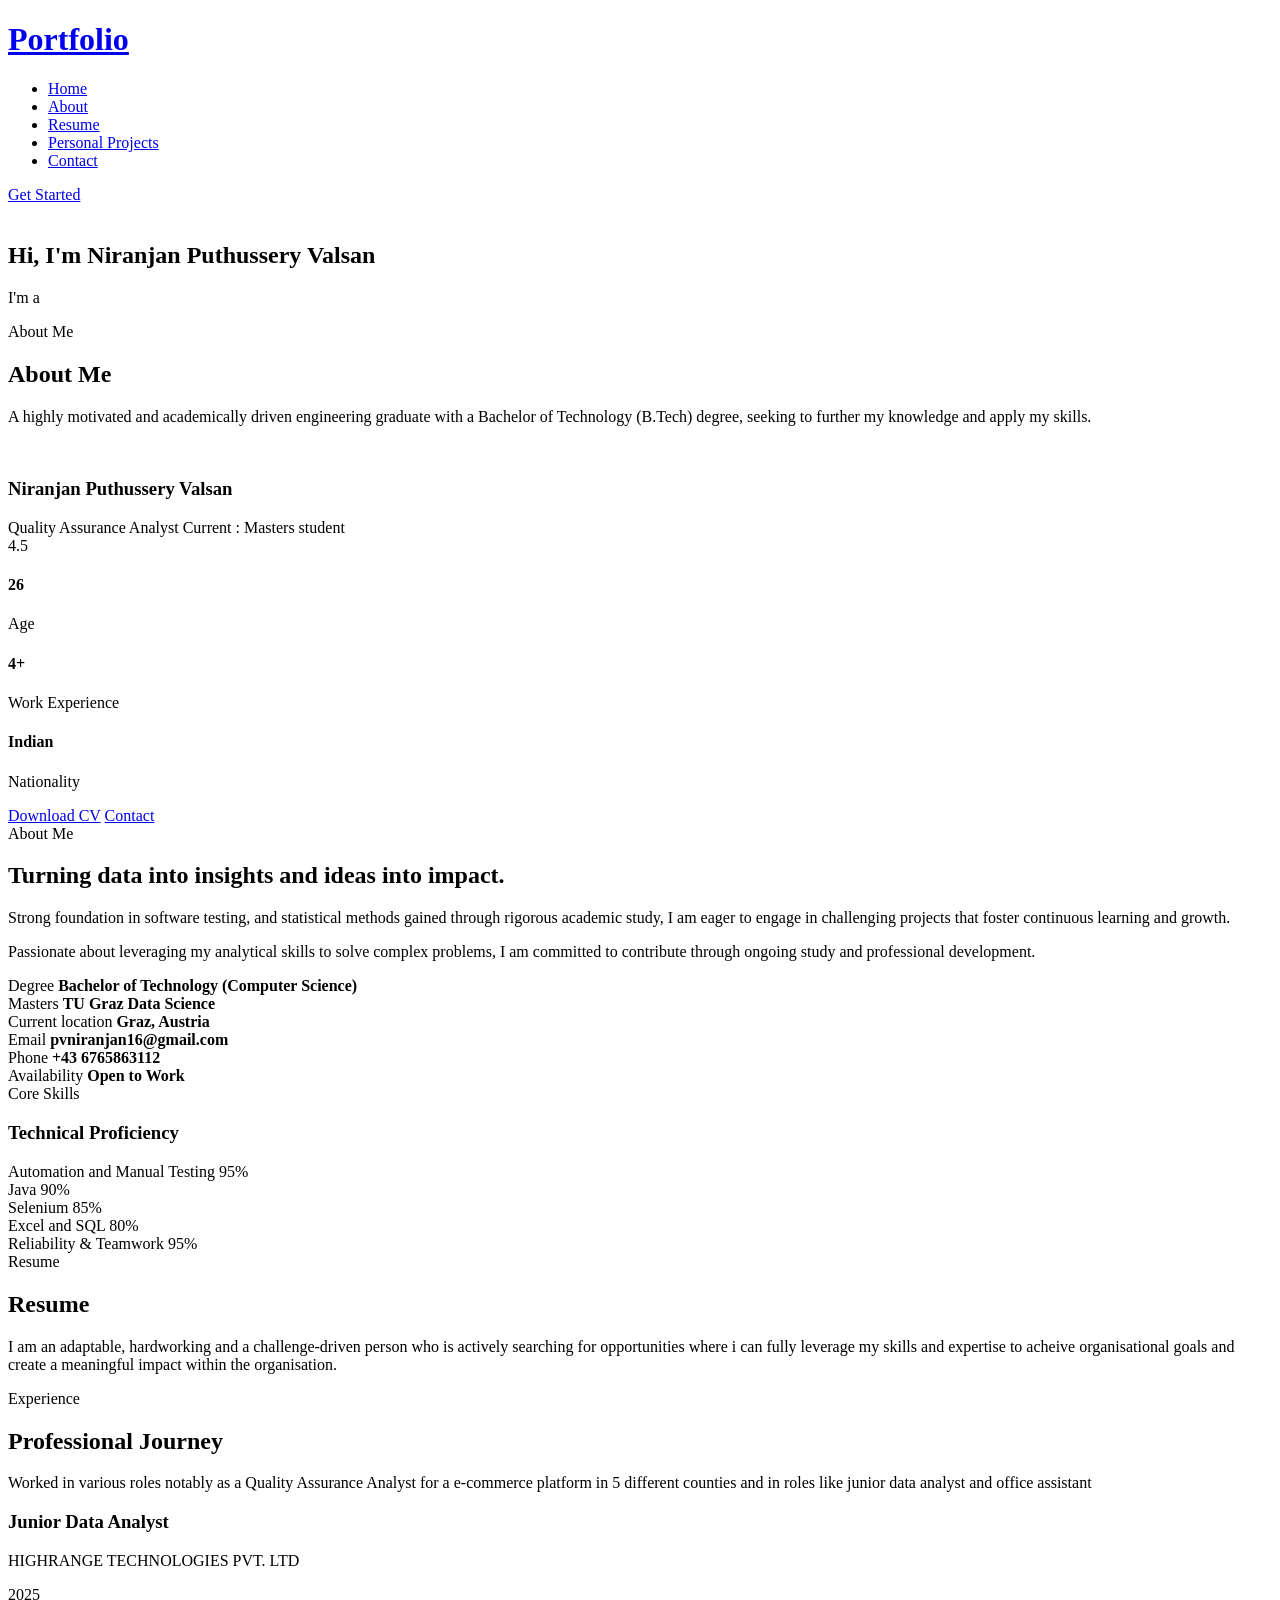
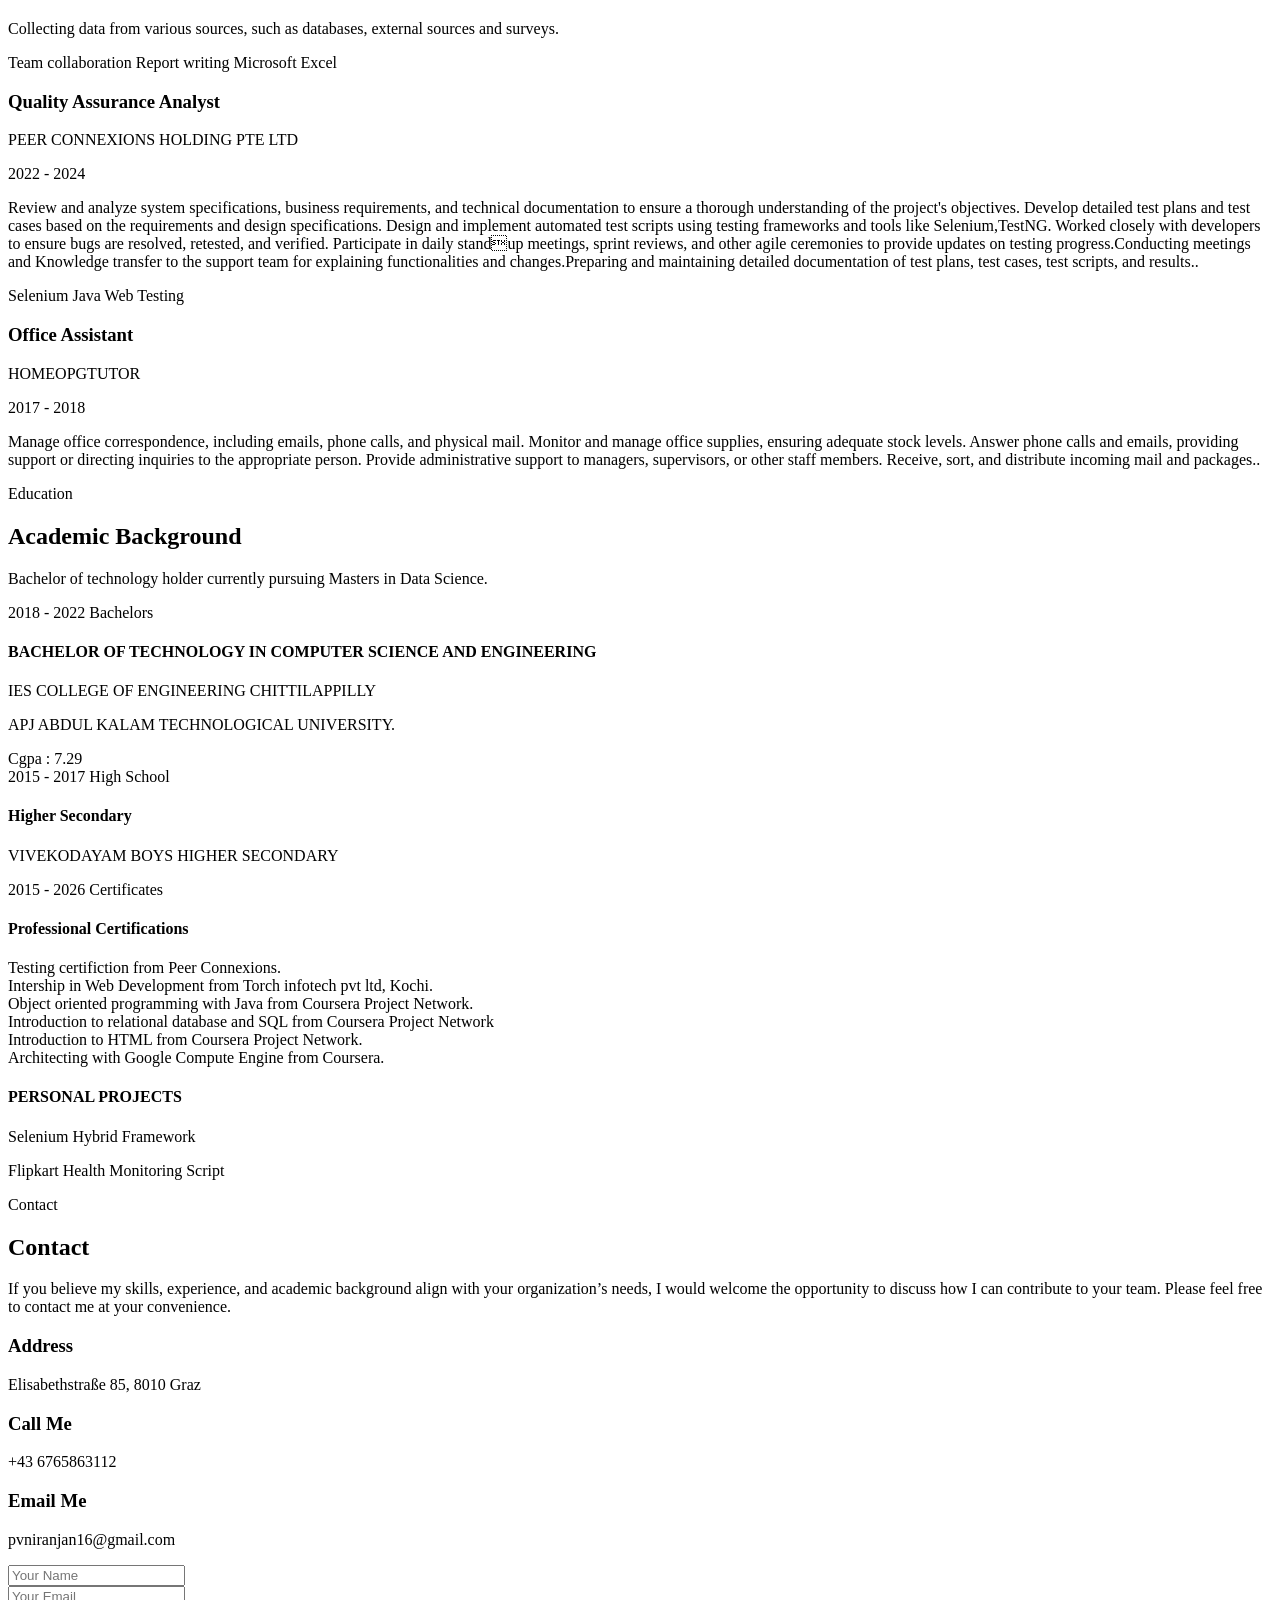
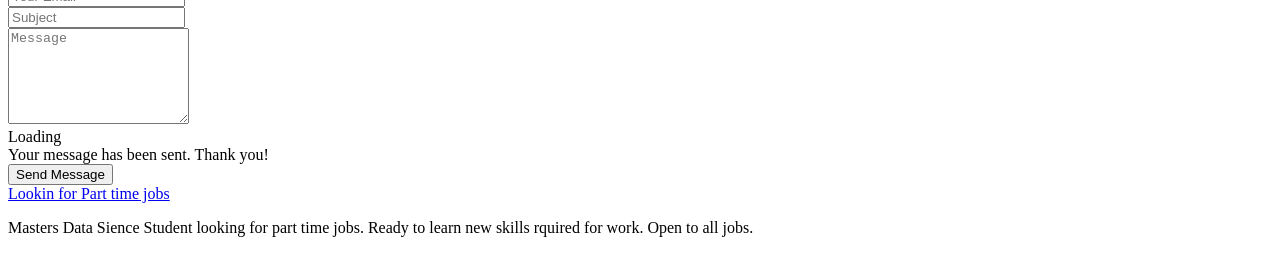
==== index.html @ 77c6a720 "Add files via upload" ====
<!DOCTYPE html>
<html lang="en">

<head>
  <meta charset="utf-8">
  <meta content="width=device-width, initial-scale=1.0" name="viewport">
  <title>Niranjan Puthussery Valsan</title>
  <meta name="description" content="">
  <meta name="keywords" content="">

  <!-- Favicons -->
  <link href="assets/img/favicon.png" rel="icon">
  <link href="assets/img/apple-touch-icon.png" rel="apple-touch-icon">

  <!-- Fonts -->
  <link href="https://fonts.googleapis.com" rel="preconnect">
  <link href="https://fonts.gstatic.com" rel="preconnect" crossorigin>
  <link href="https://fonts.googleapis.com/css2?family=Roboto:ital,wght@0,100;0,300;0,400;0,500;0,700;0,900;1,100;1,300;1,400;1,500;1,700;1,900&family=Raleway:ital,wght@0,100;0,200;0,300;0,400;0,500;0,600;0,700;0,800;0,900;1,100;1,200;1,300;1,400;1,500;1,600;1,700;1,800;1,900&family=Mulish:ital,wght@0,200;0,300;0,400;0,500;0,600;0,700;0,800;0,900;1,200;1,300;1,400;1,500;1,600;1,700;1,800;1,900&display=swap" rel="stylesheet">

  <!-- Vendor CSS Files -->
  <link href="assets/vendor/bootstrap/css/bootstrap.min.css" rel="stylesheet">
  <link href="assets/vendor/bootstrap-icons/bootstrap-icons.css" rel="stylesheet">
  <link href="assets/vendor/aos/aos.css" rel="stylesheet">
  <link href="assets/vendor/glightbox/css/glightbox.min.css" rel="stylesheet">
  <link href="assets/vendor/swiper/swiper-bundle.min.css" rel="stylesheet">

  <!-- Main CSS File -->
  <link href="assets/css/main.css" rel="stylesheet">

  <!-- =======================================================
  * Template Name: Craftivo
  * Template URL: https://bootstrapmade.com/craftivo-bootstrap-portfolio-template/
  * Updated: Oct 04 2025 with Bootstrap v5.3.8
  * Author: BootstrapMade.com
  * License: https://bootstrapmade.com/license/
  ======================================================== -->
</head>

<body class="index-page">

  <header id="header" class="header d-flex align-items-center fixed-top">
    <div class="container-fluid container-xl position-relative d-flex align-items-center">

      <a href="index.html" class="logo d-flex align-items-center me-auto">
        <!-- Uncomment the line below if you also wish to use an image logo -->
        <!-- <img src="assets/img/logo.webp" alt=""> -->
        <h1 class="sitename">Portfolio</h1>
      </a>

      <nav id="navmenu" class="navmenu">
        <ul>
          <li><a href="#hero" class="active">Home</a></li>
          <li><a href="#about">About</a></li>
          <li><a href="#resume">Resume</a></li>
          <li><a href="#PersonlProjects">Personal Projects</a></li>
          </li>
          <li><a href="#contact">Contact</a></li>
        </ul>
        <i class="mobile-nav-toggle d-xl-none bi bi-list"></i>
      </nav>

      <a class="btn-getstarted" href="#about">Get Started</a>

    </div>
  </header>

  <main class="main">

    <!-- Hero Section -->
    <section id="hero" class="hero section dark-background">

      <img src="Images\Niranjan1.jpeg" alt="" data-aos="fade-in">

      <div class="container" data-aos="fade-up" data-aos-delay="100">
        <div class="row justify-content-center">
          <div class="col-lg-8 text-center">
            <h2>Hi, I'm Niranjan Puthussery Valsan</h2>
            <p>I'm a <span class="typed" data-typed-items="Quality Assurance Analyst, Junior Data analyst, Office Assistant, Masters Student"></span><span class="typed-cursor" aria-hidden="true"></span></p>
            <div class="social-links">
              <a href="https://github.com/Niranjanpv2000"><i class="bi bi-github"></i></a>
              
              <a href="https://www.instagram.com/__niranjan_pv__"><i class="bi bi-instagram"></i></a>
              <a href="https://www.linkedin.com/in/niranjan-p-v"><i class="bi bi-linkedin"></i></a>
              <a href="https://wa.me/+917561873638" target="_blank"><i class="bi bi-whatsapp"></i></a>
            </div>
          </div>
        </div>
      </div>

    </section><!-- /Hero Section -->

    <!-- About Section -->
    <section id="about" class="about section">

      <!-- Section Title -->
      <div class="container section-title" data-aos="fade-up">
        <span class="subtitle">About Me</span>
        <h2>About Me</h2>
        <p>A highly motivated and academically driven engineering graduate with a Bachelor of Technology (B.Tech) degree,
          seeking to further my knowledge and apply my skills.</p>
      </div><!-- End Section Title -->

      <div class="container" data-aos="fade-up" data-aos-delay="100">

        <div class="row gy-5">
          <div class="col-lg-4" data-aos="zoom-in" data-aos-delay="150">
            <div class="profile-card">
              <div class="profile-header">
                <div class="profile-avatar">
                  <img src="Images\Niranjan2.jpeg" class="img-fluid" alt="">
                  <div class="status-indicator"></div>
                </div>
                <h3>Niranjan Puthussery Valsan</h3>
                <span class="role">Quality Assurance Analyst</span>
                <span class="role">Current : Masters student</span>
                <div class="rating">
                  <i class="bi bi-star-fill"></i>
                  <i class="bi bi-star-fill"></i>
                  <i class="bi bi-star-fill"></i>
                  <i class="bi bi-star-fill"></i>
                  <i class="bi bi-star-half"></i>
                  <span>4.5</span>
                </div>
              </div>

              <div class="profile-stats">
                <div class="stat-item">
                  <h4>26</h4>
                  <p>Age</p>
                </div>
                <div class="stat-item">
                  <h4>4+</h4>
                  <p>Work Experience</p>
                </div>
                <div class="stat-item">
                  <h4>Indian</h4>
                  <p>Nationality</p>
                </div>
              </div>

              <div class="profile-actions">
                <a href="assets\NIRANJAN CV.pdf" class="btn-primary"><i class="bi bi-download"></i> Download CV</a>
                <a href="mailto:niranjanpvappujai@gmail.com" class="btn-secondary"><i class="bi bi-envelope"></i> Contact</a>
              </div>

              <div class="social-connect">
                <a href="https://www.linkedin.com/in/niranjan-p-v"><i class="bi bi-linkedin"></i></a>
                <a href="https://github.com/Niranjanpv2000"><i class="bi bi-github"></i></a>
                <a href="https://www.instagram.com/__niranjan_pv__"><i class="bi bi-instagram"></i></a>
                <a href="https://wa.me/+917561873638" target="_blank"><i class="bi bi-whatsapp"></i></a>
              </div>
            </div>
          </div>

          <div class="col-lg-8" data-aos="fade-left" data-aos-delay="200">
            <div class="content-wrapper">
              <div class="bio-section">
                <div class="section-tag">About Me</div>
                <h2>Turning data into insights and ideas into impact.</h2>
                <p> Strong foundation in software testing, and statistical methods gained through rigorous academic study, I am eager to engage in
                    challenging projects that foster continuous learning and growth.</p>
                <p> Passionate about leveraging my analytical skills to
                  solve complex problems, I am committed to contribute through ongoing study and professional development.</p>
              </div>

              <div class="details-grid">
                <div class="detail-item" data-aos="fade-up" data-aos-delay="250">
                  <i class="bi bi-briefcase"></i>
                  <div class="detail-content">
                    <span>Degree</span>
                    <strong>Bachelor of Technology</strong>
                    <strong>(Computer Science)</strong>
                  </div>
                </div>

                <div class="detail-item" data-aos="fade-up" data-aos-delay="300">
                  <i class="bi bi-mortarboard"></i>
                  <div class="detail-content">
                    <span>Masters</span>
                    <strong>TU Graz</strong>
                    <strong>Data Science</strong>
                  </div>
                </div>

                <div class="detail-item" data-aos="fade-up" data-aos-delay="350">
                  <i class="bi bi-geo-alt"></i>
                  <div class="detail-content">
                    <span>Current location</span>
                    <strong>Graz, Austria</strong>
                  </div>
                </div>

                <div class="detail-item" data-aos="fade-up" data-aos-delay="100">
                  <i class="bi bi-envelope"></i>
                  <div class="detail-content">
                    <span>Email</span>
                    <strong>pvniranjan16@gmail.com</strong>
                  </div>
                </div>

                <div class="detail-item" data-aos="fade-up" data-aos-delay="150">
                  <i class="bi bi-phone"></i>
                  <div class="detail-content">
                    <span>Phone</span>
                    <strong>+43 6765863112</strong>
                  </div>
                </div>

                <div class="detail-item" data-aos="fade-up" data-aos-delay="200">
                  <i class="bi bi-calendar-check"></i>
                  <div class="detail-content">
                    <span>Availability</span>
                    <strong>Open to Work</strong>
                  </div>
                </div>
              </div>

              <div class="skills-showcase" data-aos="fade-up" data-aos-delay="250">
                <div class="section-tag">Core Skills</div>
                <h3>Technical Proficiency</h3>

                <div class="skills-list skills-animation">
                  <div class="skill-item">
                    <div class="skill-info">
                      <span class="skill-name">Automation and Manual Testing</span>
                      <span class="skill-percent">95%</span>
                    </div>
                    <div class="progress">
                      <div class="progress-bar" role="progressbar" aria-valuenow="95" aria-valuemin="0" aria-valuemax="100"></div>
                    </div>
                  </div>

                  <div class="skill-item">
                    <div class="skill-info">
                      <span class="skill-name">Java</span>
                      <span class="skill-percent">90%</span>
                    </div>
                    <div class="progress">
                      <div class="progress-bar" role="progressbar" aria-valuenow="90" aria-valuemin="0" aria-valuemax="100"></div>
                    </div>
                  </div>

                  <div class="skill-item">
                    <div class="skill-info">
                      <span class="skill-name">Selenium </span>
                      <span class="skill-percent">85%</span>
                    </div>
                    <div class="progress">
                      <div class="progress-bar" role="progressbar" aria-valuenow="85" aria-valuemin="0" aria-valuemax="100"></div>
                    </div>
                  </div>

                  <div class="skill-item">
                    <div class="skill-info">
                      <span class="skill-name">Excel and SQL</span>
                      <span class="skill-percent">80%</span>
                    </div>
                    <div class="progress">
                      <div class="progress-bar" role="progressbar" aria-valuenow="85" aria-valuemin="0" aria-valuemax="100"></div>
                    </div>
                  </div>

                  <div class="skill-item">
                    <div class="skill-info">
                      <span class="skill-name">Reliability &amp; Teamwork</span>
                      <span class="skill-percent">95%</span>
                    </div>
                    <div class="progress">
                      <div class="progress-bar" role="progressbar" aria-valuenow="95" aria-valuemin="0" aria-valuemax="100"></div>
                    </div>
                  </div>
                </div>
              </div>
            </div>
          </div>
        </div>

      </div>

    </section><!-- /About Section -->

    <!-- Resume Section -->
    <section id="resume" class="resume section">

      <!-- Section Title -->
      <div class="container section-title" data-aos="fade-up">
        <span class="subtitle">Resume</span>
        <h2>Resume</h2>
        <p>I am an adaptable, hardworking and a challenge-driven person who is actively searching for opportunities
           where i can fully leverage my skills and expertise to acheive organisational goals and create a meaningful
           impact within the organisation.</p>
      </div><!-- End Section Title -->

      <div class="container" data-aos="fade-up" data-aos-delay="100">

        <div class="row gy-5">
          <div class="col-lg-6">
            <div class="experience-section">
              <div class="section-header" data-aos="fade-right" data-aos-delay="200">
                <div class="header-content">
                  <span class="section-badge">Experience</span>
                  <h2>Professional Journey</h2>
                  <p>Worked in various roles notably as a Quality Assurance Analyst for a e-commerce platform in 5 different counties and in roles like junior data analyst  and office assistant</p>
                </div>
              </div>

              <div class="experience-cards">
                <div class="exp-card featured" data-aos="zoom-in" data-aos-delay="300">
                  <div class="card-header">
                    <div class="company-logo">
                      <i class="bi bi-laptop"></i>
                    </div>
                  
                  </div>
                  <div class="card-body">
                    <h3>Junior Data Analyst</h3>
                    <p class="company-name">HIGHRANGE TECHNOLOGIES PVT. LTD</p>
                    <span class="duration">2025</span>
                    <p class="description">Collecting data from various sources, such as databases, external sources and surveys.</p>
                    <div class="skills-tags">
                      <span class="skill-tag">Team collaboration</span>
                      <span class="skill-tag">Report writing</span>
                      <span class="skill-tag">Microsoft Excel</span>
                    </div>
                  </div>
                </div>

                <div class="exp-card" data-aos="zoom-in" data-aos-delay="350">
                  <div class="card-header">
                    <div class="company-logo">
                      <i class="bi bi-laptop"></i>
                    </div>
                  </div>
                  <div class="card-body">
                    <h3>Quality Assurance Analyst</h3>
                    <p class="company-name">PEER CONNEXIONS HOLDING PTE LTD</p>
                    <span class="duration">2022 - 2024</span>
                    <p class="description">Review and analyze system specifications, business requirements, and technical documentation to ensure a
                     thorough understanding of the project's objectives. Develop detailed test plans and test cases based on the requirements and design specifications. Design and implement automated test scripts using testing frameworks and tools like Selenium,TestNG. Worked closely with developers to ensure bugs are resolved, retested, and verified. Participate in daily standup meetings, sprint reviews, and other agile ceremonies to provide updates on testing progress.Conducting meetings and Knowledge transfer to the support team for explaining functionalities and changes.Preparing and maintaining detailed documentation of test plans, test cases, test scripts, and results..</p>
                     <div class="skills-tags">
                      <span class="skill-tag">Selenium</span>
                      <span class="skill-tag">Java</span>
                      <span class="skill-tag">Web Testing</span>
                    </div>
                  </div>
                </div>

                <div class="exp-card" data-aos="zoom-in" data-aos-delay="400">
                  <div class="card-header">
                    <div class="company-logo">
                      <i class="bi bi-buildings"></i>
                    </div>
                  </div>
                  <div class="card-body">
                    <h3>Office Assistant</h3>
                    <p class="company-name">HOMEOPGTUTOR</p>
                    <span class="duration">2017 - 2018</span>
                    <p class="description">Manage office correspondence, including emails, phone calls, and physical mail. Monitor and manage office supplies, ensuring adequate stock levels. Answer phone calls and emails, providing support or directing inquiries to the appropriate person. Provide administrative support to managers, supervisors, or other staff members. Receive, sort, and distribute incoming mail and packages..</p>
                  </div>
                </div>
              </div>
            </div>
          </div>

          <div class="col-lg-6">
            <div class="education-section">
              <div class="section-header" data-aos="fade-left" data-aos-delay="200">
                <div class="header-content">
                  <span class="section-badge">Education</span>
                  <h2>Academic Background</h2>
                  <p>Bachelor of technology holder currently pursuing Masters in Data Science.</p>
                </div>
              </div>

              <div class="education-timeline" data-aos="fade-left" data-aos-delay="300">
                <div class="timeline-track">
                  <div class="timeline-item">
                    <div class="timeline-marker">
                      <i class="bi bi-mortarboard-fill"></i>
                    </div>
                    <div class="timeline-content">
                      <div class="education-meta">
                        <span class="year-range">2018 - 2022</span>
                        <span class="degree-level">Bachelors</span>
                      </div>
                      <h4>BACHELOR OF TECHNOLOGY IN COMPUTER SCIENCE AND ENGINEERING</h4>
                      <p class="institution">IES COLLEGE OF ENGINEERING CHITTILAPPILLY</p>
                      <p class="description">APJ ABDUL KALAM TECHNOLOGICAL UNIVERSITY.</p>
                      <div class="achievement">
                        <i class="bi bi-award"></i>
                        <span>Cgpa : 7.29</span>
                      </div>
                    </div>
                  </div>

                  <div class="timeline-item">
                    <div class="timeline-marker">
                      <i class="bi bi-book"></i>
                    </div>
                    <div class="timeline-content">
                      <div class="education-meta">
                        <span class="year-range">2015 - 2017</span>
                        <span class="degree-level">High School</span>
                      </div>
                      <h4>Higher Secondary</h4>
                      <p class="institution">VIVEKODAYAM BOYS HIGHER SECONDARY</p>
                      
                    </div>
                  </div>

                  <div class="timeline-item">
                    <div class="timeline-marker">
                      <i class="bi bi-patch-check-fill"></i>
                    </div>
                    <div class="timeline-content">
                      <div class="education-meta">
                        <span class="year-range">2015 - 2026</span>
                        <span class="degree-level">Certificates</span>
                      </div>
                      <h4>Professional Certifications</h4>
                      <div class="certifications-list">

                        <div class="cert-item">
                          <span class="cert-name">Testing certifiction from Peer Connexions.</span>
    
                        </div>

                        <div class="cert-item">
                          <span class="cert-name">Intership in Web Development from Torch infotech pvt ltd, Kochi.</span>
    
                        </div>
                        <div class="cert-item">
                          <span class="cert-name">Object oriented programming with Java from Coursera Project Network.</span>
                          
                        </div>
                        <div class="cert-item">
                          <span class="cert-name">Introduction to relational database and SQL from Coursera Project Network</span>

                          </div>
                        <div class="cert-item">
                          <span class="cert-name">Introduction to HTML from Coursera Project Network.</span>
                          
                        </div>

                        <div class="cert-item">
                          <span class="cert-name">Architecting with Google Compute Engine from Coursera.</span>
                          
                        </div>
                      </div>
                    </div>
                  </div>
                </div>
              </div>
            </div>
          </div>
        </div>

      </div>

    </section><!-- /Resume Section -->

    
    <!-- Portfolio Section -->
    <section id="portfolio" class="portfolio section">

      <!-- Section Title -->
      <div class="container section-title" data-aos="fade-up">
        <h4>PERSONAL PROJECTS</h4>
        <p>Selenium Hybrid Framework</p>
        <p>Flipkart Health Monitoring Script</p>

      </div><!-- End Section Title -->

    </section><!-- /Portfolio Section -->

    <!-- Contact Section -->
    <section id="contact" class="contact section">

      <!-- Section Title -->
      <div class="container section-title" data-aos="fade-up">
        <span class="subtitle">Contact</span>
        <h2>Contact</h2>
        <p>If you believe my skills, experience, and academic background align with your organization’s needs, I would welcome the opportunity to discuss how I can contribute to your team. Please feel free to contact me at your convenience.</p>
      </div><!-- End Section Title -->

      <div class="container">

        <div class="row gy-4">

          <div class="col-lg-4">
            <div class="info-item">
              <div class="icon-wrapper">
                <i class="bi bi-geo-alt"></i>
              </div>
              <div>
                <h3>Address</h3>
                <p> Elisabethstraße 85, 8010 Graz</p>
              </div>
            </div>

            <div class="info-item">
              <div class="icon-wrapper">
                <i class="bi bi-telephone"></i>
              </div>
              <div>
                <h3>Call Me</h3>
                <p>+43 6765863112</p>
              </div>
            </div>

            <div class="info-item">
              <div class="icon-wrapper">
                <i class="bi bi-envelope"></i>
              </div>
              <div>
                <h3>Email Me</h3>
                <p>pvniranjan16@gmail.com</p>
              </div>
            </div>

          </div>

          <div class="col-lg-8">
            <form action="forms/contact.php" method="post" class="php-email-form">
              <div class="row gy-4">

                <div class="col-md-6">
                  <input type="text" name="name" class="form-control" placeholder="Your Name" required="">
                </div>

                <div class="col-md-6">
                  <input type="email" class="form-control" name="email" placeholder="Your Email" required="">
                </div>

                <div class="col-md-12">
                  <input type="text" class="form-control" name="subject" placeholder="Subject" required="">
                </div>

                <div class="col-md-12">
                  <textarea class="form-control" name="message" rows="6" placeholder="Message" required=""></textarea>
                </div>

                <div class="col-md-12 text-center">
                  <div class="loading">Loading</div>
                  <div class="error-message"></div>
                  <div class="sent-message">Your message has been sent. Thank you!</div>

                  <button type="submit">Send Message</button>
                </div>

              </div>
            </form>
          </div>

        </div>

      </div>

    </section><!-- /Contact Section -->

  </main>

  <footer id="footer" class="footer">

    <div class="container footer-top">
      <div class="row gy-4">
        <div class="col-lg-5 col-md-12 footer-about">
          <a href="index.html" class="logo d-flex align-items-center">
            <span class="sitename">Lookin for Part time jobs</span>
          </a>
          <p>Masters Data Sience Student looking for part time jobs. Ready to learn new skills rquired for work. Open to all jobs. </p>
          <div class="social-links d-flex mt-4">
            <a href="https://github.com/Niranjanpv2000"><i class="bi bi-github"></i></a>
              
              <a href="https://www.instagram.com/__niranjan_pv__"><i class="bi bi-instagram"></i></a>
              <a href="https://www.linkedin.com/in/niranjan-p-v"><i class="bi bi-linkedin"></i></a>
              <a href="https://wa.me/+917561873638" target="_blank"><i class="bi bi-whatsapp"></i></a>
          </div>
        </div>

      </div>
    </div>

    
  </footer>

  <!-- Scroll Top -->
  <a href="#" id="scroll-top" class="scroll-top d-flex align-items-center justify-content-center"><i class="bi bi-arrow-up-short"></i></a>

  <!-- Preloader -->
  <div id="preloader"></div>

  <!-- Vendor JS Files -->
  <script src="assets/vendor/bootstrap/js/bootstrap.bundle.min.js"></script>
  <script src="assets/vendor/php-email-form/validate.js"></script>
  <script src="assets/vendor/aos/aos.js"></script>
  <script src="assets/vendor/typed.js/typed.umd.js"></script>
  <script src="assets/vendor/waypoints/noframework.waypoints.js"></script>
  <script src="assets/vendor/glightbox/js/glightbox.min.js"></script>
  <script src="assets/vendor/imagesloaded/imagesloaded.pkgd.min.js"></script>
  <script src="assets/vendor/isotope-layout/isotope.pkgd.min.js"></script>
  <script src="assets/vendor/swiper/swiper-bundle.min.js"></script>

  <!-- Main JS File -->
  <script src="assets/js/main.js"></script>

</body>

</html>
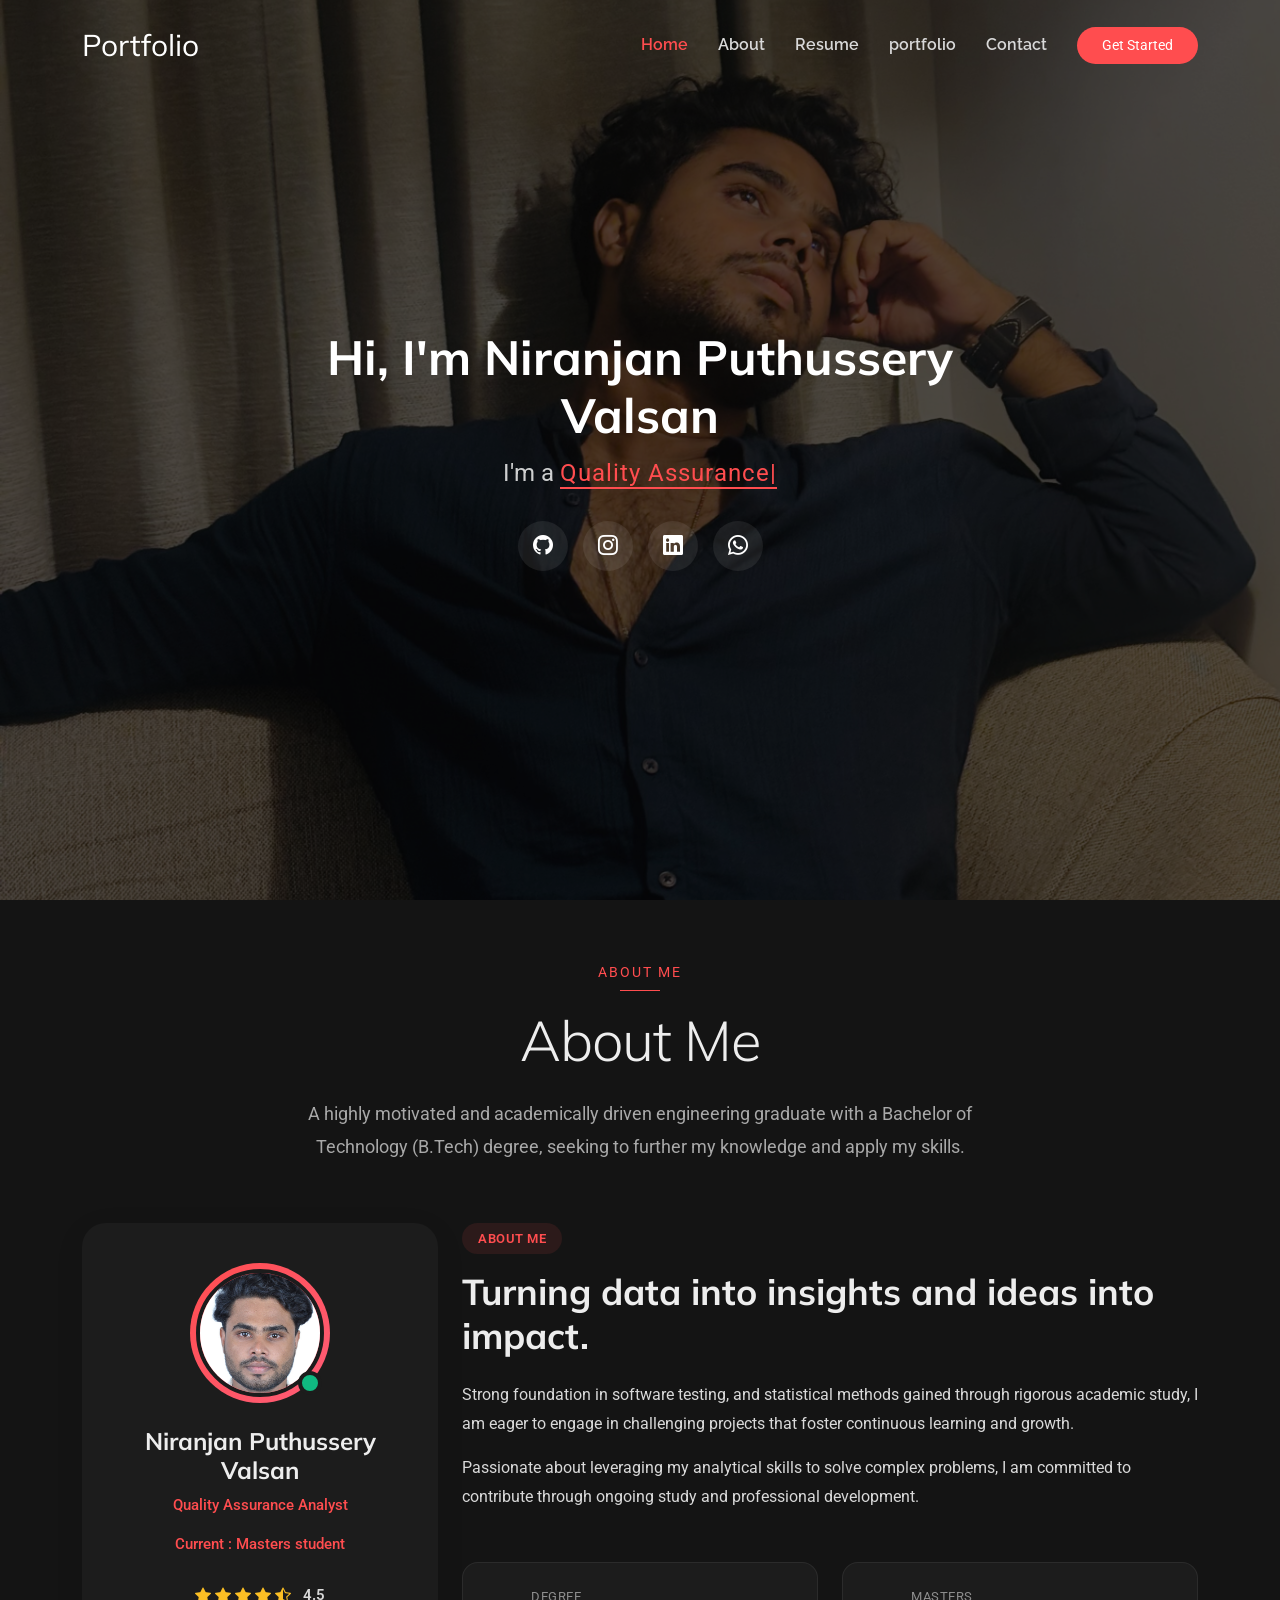
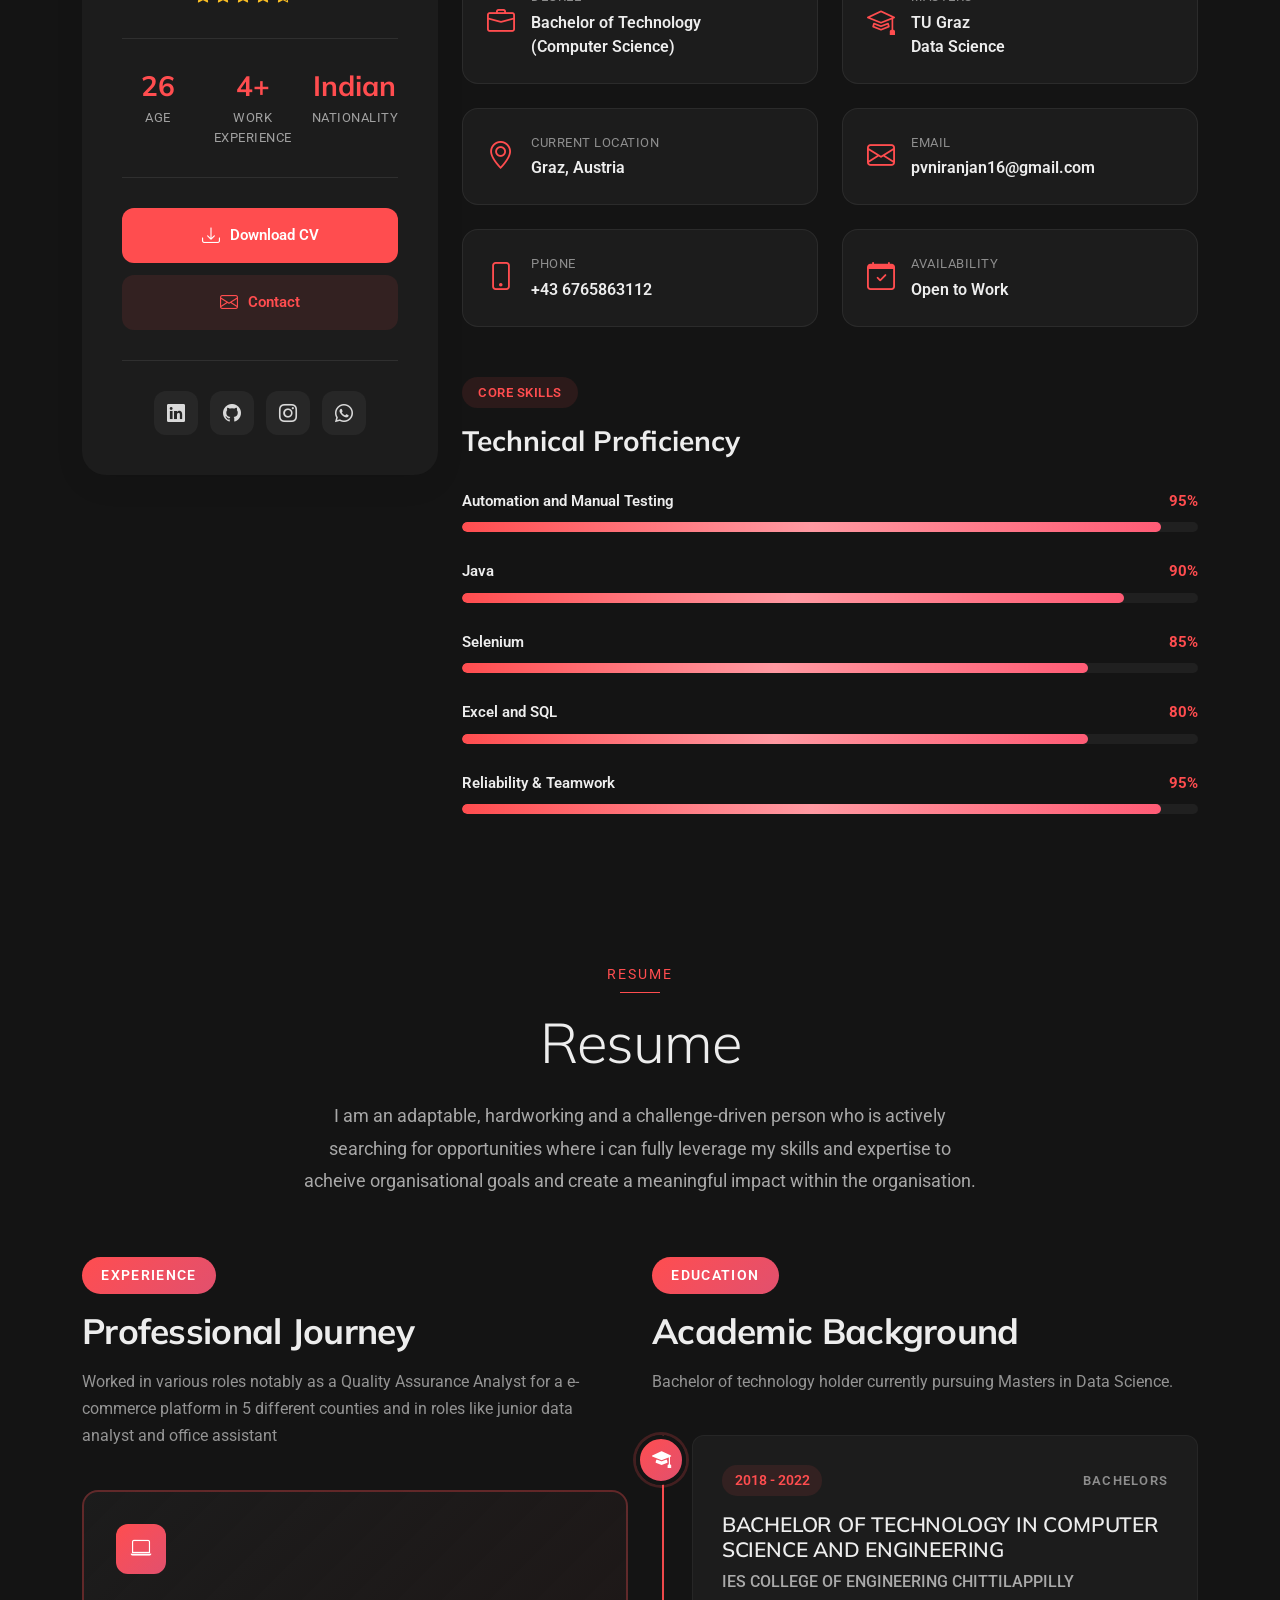
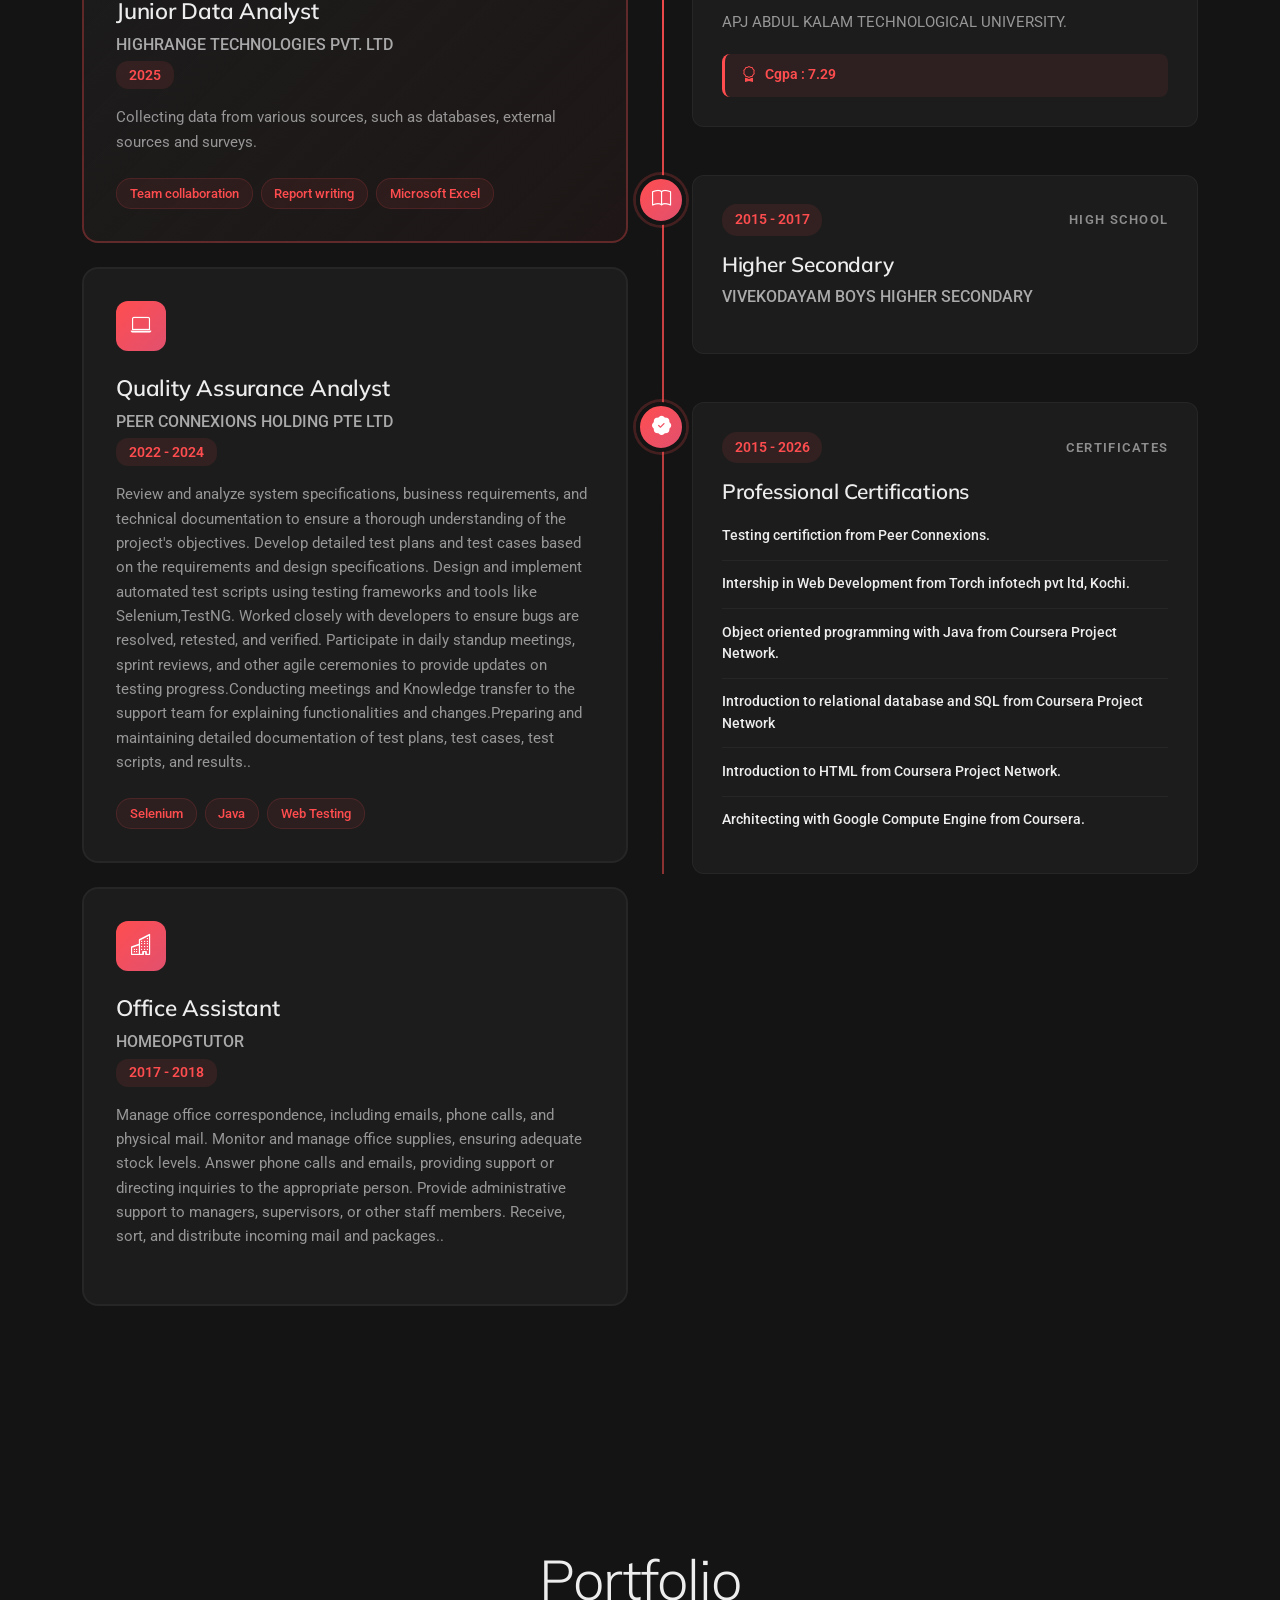
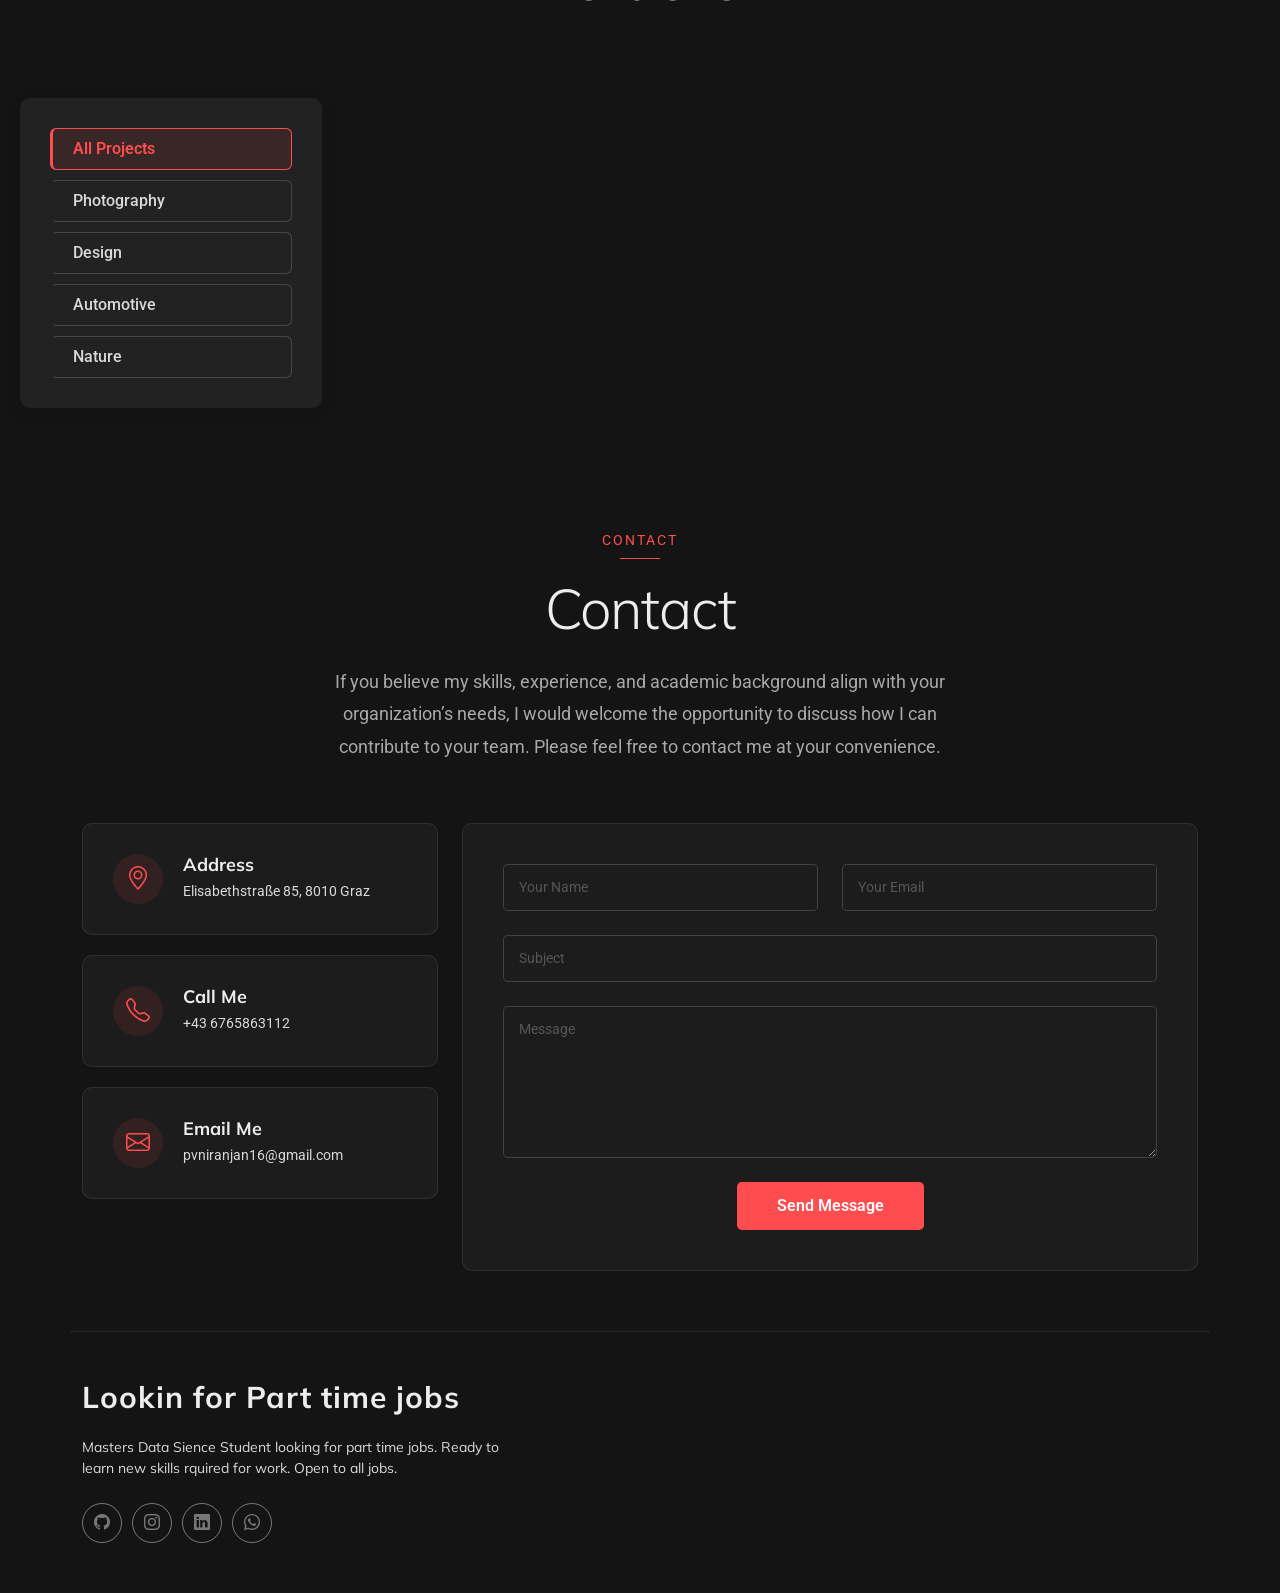
==== commit 91ea9a55: "Add files via upload" ====
--- a/index.html
+++ b/index.html
@@ -52,7 +52,7 @@
           <li><a href="#hero" class="active">Home</a></li>
           <li><a href="#about">About</a></li>
           <li><a href="#resume">Resume</a></li>
-          <li><a href="#PersonlProjects">Personal Projects</a></li>
+          <li><a href="#portfolio">portfolio</a></li>
           </li>
           <li><a href="#contact">Contact</a></li>
         </ul>
@@ -464,12 +464,30 @@
     <section id="portfolio" class="portfolio section">
 
       <!-- Section Title -->
+      <section id="PersonlProjects" class="portfolio section"></section>
       <div class="container section-title" data-aos="fade-up">
-        <h4>PERSONAL PROJECTS</h4>
-        <p>Selenium Hybrid Framework</p>
-        <p>Flipkart Health Monitoring Script</p>
-
-      </div><!-- End Section Title -->
+        <h2>Portfolio</h2>
+      </div><!-- End Section Title -->  
+      <div class="isotope-layout" data-default-filter="*" data-layout="masonry" data-sort="original-order">
+
+          <div class="row">
+            <div class="col-lg-3 filter-sidebar">
+              <div class="filters-wrapper" data-aos="fade-right" data-aos-delay="150">
+                <ul class="portfolio-filters isotope-filters">
+                  <li data-filter="*" class="filter-active">All Projects</li>
+                  <li data-filter=".filter-photography">Photography</li>
+                  <li data-filter=".filter-design">Design</li>
+                  <li data-filter=".filter-automotive">Automotive</li>
+                  <li data-filter=".filter-nature">Nature</li>
+                </ul>
+              </div>
+            </div>
+
+              <div class="col-lg-9">
+              <div class="row gy-4 portfolio-container isotope-container" data-aos="fade-up" data-aos-delay="200">
+        
+
+      
 
     </section><!-- /Portfolio Section -->
 
--- a/assets/css/main.css
+++ b/assets/css/main.css
@@ -0,0 +1,4413 @@
+/**
+* Template Name: Craftivo
+* Template URL: https://bootstrapmade.com/craftivo-bootstrap-portfolio-template/
+* Updated: Oct 04 2025 with Bootstrap v5.3.8
+* Author: BootstrapMade.com
+* License: https://bootstrapmade.com/license/
+*/
+
+@charset "UTF-8";
+
+/*--------------------------------------------------------------
+# Font & Color Variables
+# Help: https://bootstrapmade.com/color-system/
+--------------------------------------------------------------*/
+/* Fonts */
+:root {
+  --default-font: "Roboto",  system-ui, -apple-system, "Segoe UI", Roboto, "Helvetica Neue", Arial, "Noto Sans", "Liberation Sans", sans-serif, "Apple Color Emoji", "Segoe UI Emoji", "Segoe UI Symbol", "Noto Color Emoji";
+  --heading-font: "Mulish",  sans-serif;
+  --nav-font: "Raleway",  sans-serif;
+}
+
+/* Global Colors - The following color variables are used throughout the website. Updating them here will change the color scheme of the entire website */
+:root { 
+  --background-color: #141414; /* Background color for the entire website, including individual sections */
+  --default-color: #d9d9d9; /* Default color used for the majority of the text content across the entire website */
+  --heading-color: #ededed; /* Color for headings, subheadings and title throughout the website */
+  --accent-color: #ff4d4f; /* Accent color that represents your brand on the website. It's used for buttons, links, and other elements that need to stand out */
+  --surface-color: #1c1c1c; /* The surface color is used as a background of boxed elements within sections, such as cards, icon boxes, or other elements that require a visual separation from the global background. */
+  --contrast-color: #ffffff; /* Contrast color for text, ensuring readability against backgrounds of accent, heading, or default colors. */
+}
+
+/* Nav Menu Colors - The following color variables are used specifically for the navigation menu. They are separate from the global colors to allow for more customization options */
+:root {
+  --nav-color: #d9d9d9;  /* The default color of the main navmenu links */
+  --nav-hover-color: #ff4d4f; /* Applied to main navmenu links when they are hovered over or active */
+  --nav-mobile-background-color: #2e2e2e; /* Used as the background color for mobile navigation menu */
+  --nav-dropdown-background-color: #2e2e2e; /* Used as the background color for dropdown items that appear when hovering over primary navigation items */
+  --nav-dropdown-color: #d9d9d9; /* Used for navigation links of the dropdown items in the navigation menu. */
+  --nav-dropdown-hover-color: #ff4d4f; /* Similar to --nav-hover-color, this color is applied to dropdown navigation links when they are hovered over. */
+}
+
+/* Color Presets - These classes override global colors when applied to any section or element, providing reuse of the sam color scheme. */
+
+.light-background {
+  --background-color: rgba(41, 41, 41, 0.8);
+  --surface-color: #484848;
+}
+
+.dark-background {
+  --background-color: #060606;
+  --default-color: #ffffff;
+  --heading-color: #ffffff;
+  --surface-color: #252525;
+  --contrast-color: #ffffff;
+}
+
+/* Smooth scroll */
+:root {
+  scroll-behavior: smooth;
+}
+
+/*--------------------------------------------------------------
+# General Styling & Shared Classes
+--------------------------------------------------------------*/
+body {
+  color: var(--default-color);
+  background-color: var(--background-color);
+  font-family: var(--default-font);
+}
+
+a {
+  color: var(--accent-color);
+  text-decoration: none;
+  transition: 0.3s;
+}
+
+a:hover {
+  color: color-mix(in srgb, var(--accent-color), transparent 25%);
+  text-decoration: none;
+}
+
+h1,
+h2,
+h3,
+h4,
+h5,
+h6 {
+  color: var(--heading-color);
+  font-family: var(--heading-font);
+}
+
+/* PHP Email Form Messages
+------------------------------*/
+.php-email-form .error-message {
+  display: none;
+  background: #df1529;
+  color: #ffffff;
+  text-align: left;
+  padding: 15px;
+  margin-bottom: 24px;
+  font-weight: 600;
+}
+
+.php-email-form .sent-message {
+  display: none;
+  color: #ffffff;
+  background: #059652;
+  text-align: center;
+  padding: 15px;
+  margin-bottom: 24px;
+  font-weight: 600;
+}
+
+.php-email-form .loading {
+  display: none;
+  background: var(--surface-color);
+  text-align: center;
+  padding: 15px;
+  margin-bottom: 24px;
+}
+
+.php-email-form .loading:before {
+  content: "";
+  display: inline-block;
+  border-radius: 50%;
+  width: 24px;
+  height: 24px;
+  margin: 0 10px -6px 0;
+  border: 3px solid var(--accent-color);
+  border-top-color: var(--surface-color);
+  animation: php-email-form-loading 1s linear infinite;
+}
+
+@keyframes php-email-form-loading {
+  0% {
+    transform: rotate(0deg);
+  }
+
+  100% {
+    transform: rotate(360deg);
+  }
+}
+
+/*--------------------------------------------------------------
+# Global Header
+--------------------------------------------------------------*/
+.header {
+  --heading-color: #ffffff;
+  color: var(--default-color);
+  background-color: var(--background-color);
+  padding: 15px 0;
+  transition: all 0.5s;
+  z-index: 997;
+}
+
+.header .logo {
+  line-height: 1;
+}
+
+.header .logo img {
+  max-height: 36px;
+  margin-right: 8px;
+}
+
+.header .logo h1 {
+  font-size: 30px;
+  margin: 0;
+  font-weight: 400;
+  color: var(--heading-color);
+}
+
+.header .btn-getstarted,
+.header .btn-getstarted:focus {
+  color: var(--contrast-color);
+  background: var(--accent-color);
+  font-size: 14px;
+  padding: 8px 25px;
+  margin: 0 0 0 30px;
+  border-radius: 50px;
+  transition: 0.3s;
+}
+
+.header .btn-getstarted:hover,
+.header .btn-getstarted:focus:hover {
+  color: var(--contrast-color);
+  background: color-mix(in srgb, var(--accent-color), transparent 15%);
+}
+
+@media (max-width: 1200px) {
+  .header .logo {
+    order: 1;
+  }
+
+  .header .btn-getstarted {
+    order: 2;
+    margin: 0 15px 0 0;
+    padding: 6px 15px;
+  }
+
+  .header .navmenu {
+    order: 3;
+  }
+}
+
+.scrolled .header {
+  box-shadow: 0px 0 18px rgba(0, 0, 0, 0.1);
+}
+
+/* Global Header on Scroll
+------------------------------*/
+.scrolled .header {
+  --background-color: rgba(20, 20, 20, 0.8);
+}
+
+/* Index Page Header
+------------------------------*/
+.index-page .header {
+  --background-color: rgba(255, 255, 255, 0);
+}
+
+/* Index Page Header on Scroll
+------------------------------*/
+.index-page.scrolled .header {
+  --background-color: rgba(20, 20, 20, 0.8);
+}
+
+/*--------------------------------------------------------------
+# Navigation Menu
+--------------------------------------------------------------*/
+/* Navmenu - Desktop */
+@media (min-width: 1200px) {
+  .navmenu {
+    padding: 0;
+  }
+
+  .navmenu ul {
+    margin: 0;
+    padding: 0;
+    display: flex;
+    list-style: none;
+    align-items: center;
+  }
+
+  .navmenu li {
+    position: relative;
+  }
+
+  .navmenu a,
+  .navmenu a:focus {
+    color: var(--nav-color);
+    padding: 18px 15px;
+    font-size: 16px;
+    font-family: var(--nav-font);
+    font-weight: 600;
+    display: flex;
+    align-items: center;
+    justify-content: space-between;
+    white-space: nowrap;
+    transition: 0.3s;
+  }
+
+  .navmenu a i,
+  .navmenu a:focus i {
+    font-size: 12px;
+    line-height: 0;
+    margin-left: 5px;
+    transition: 0.3s;
+  }
+
+  .navmenu li:last-child a {
+    padding-right: 0;
+  }
+
+  .navmenu li:hover>a,
+  .navmenu .active,
+  .navmenu .active:focus {
+    color: var(--nav-hover-color);
+  }
+
+  .navmenu .dropdown ul {
+    margin: 0;
+    padding: 10px 0;
+    background: var(--nav-dropdown-background-color);
+    display: block;
+    position: absolute;
+    visibility: hidden;
+    left: 14px;
+    top: 130%;
+    opacity: 0;
+    transition: 0.3s;
+    border-radius: 4px;
+    z-index: 99;
+    box-shadow: 0px 0px 30px rgba(0, 0, 0, 0.1);
+  }
+
+  .navmenu .dropdown ul li {
+    min-width: 200px;
+  }
+
+  .navmenu .dropdown ul a {
+    padding: 10px 20px;
+    font-size: 15px;
+    text-transform: none;
+    color: var(--nav-dropdown-color);
+  }
+
+  .navmenu .dropdown ul a i {
+    font-size: 12px;
+  }
+
+  .navmenu .dropdown ul a:hover,
+  .navmenu .dropdown ul .active:hover,
+  .navmenu .dropdown ul li:hover>a {
+    color: var(--nav-dropdown-hover-color);
+  }
+
+  .navmenu .dropdown:hover>ul {
+    opacity: 1;
+    top: 100%;
+    visibility: visible;
+  }
+
+  .navmenu .dropdown .dropdown ul {
+    top: 0;
+    left: -90%;
+    visibility: hidden;
+  }
+
+  .navmenu .dropdown .dropdown:hover>ul {
+    opacity: 1;
+    top: 0;
+    left: -100%;
+    visibility: visible;
+  }
+}
+
+/* Navmenu - Mobile */
+@media (max-width: 1199px) {
+  .mobile-nav-toggle {
+    color: var(--nav-color);
+    font-size: 28px;
+    line-height: 0;
+    margin-right: 10px;
+    cursor: pointer;
+    transition: color 0.3s;
+  }
+
+  .navmenu {
+    padding: 0;
+    z-index: 9997;
+  }
+
+  .navmenu ul {
+    display: none;
+    list-style: none;
+    position: absolute;
+    inset: 60px 20px 20px 20px;
+    padding: 10px 0;
+    margin: 0;
+    border-radius: 6px;
+    background-color: var(--nav-mobile-background-color);
+    overflow-y: auto;
+    transition: 0.3s;
+    z-index: 9998;
+    box-shadow: 0px 0px 30px rgba(0, 0, 0, 0.1);
+  }
+
+  .navmenu a,
+  .navmenu a:focus {
+    color: var(--nav-dropdown-color);
+    padding: 10px 20px;
+    font-family: var(--nav-font);
+    font-size: 17px;
+    font-weight: 500;
+    display: flex;
+    align-items: center;
+    justify-content: space-between;
+    white-space: nowrap;
+    transition: 0.3s;
+  }
+
+  .navmenu a i,
+  .navmenu a:focus i {
+    font-size: 12px;
+    line-height: 0;
+    margin-left: 5px;
+    width: 30px;
+    height: 30px;
+    display: flex;
+    align-items: center;
+    justify-content: center;
+    border-radius: 50%;
+    transition: 0.3s;
+    background-color: color-mix(in srgb, var(--accent-color), transparent 90%);
+  }
+
+  .navmenu a i:hover,
+  .navmenu a:focus i:hover {
+    background-color: var(--accent-color);
+    color: var(--contrast-color);
+  }
+
+  .navmenu a:hover,
+  .navmenu .active,
+  .navmenu .active:focus {
+    color: var(--nav-dropdown-hover-color);
+  }
+
+  .navmenu .active i,
+  .navmenu .active:focus i {
+    background-color: var(--accent-color);
+    color: var(--contrast-color);
+    transform: rotate(180deg);
+  }
+
+  .navmenu .dropdown ul {
+    position: static;
+    display: none;
+    z-index: 99;
+    padding: 10px 0;
+    margin: 10px 20px;
+    background-color: var(--nav-dropdown-background-color);
+    border: 1px solid color-mix(in srgb, var(--default-color), transparent 90%);
+    box-shadow: none;
+    transition: all 0.5s ease-in-out;
+  }
+
+  .navmenu .dropdown ul ul {
+    background-color: rgba(33, 37, 41, 0.1);
+  }
+
+  .navmenu .dropdown>.dropdown-active {
+    display: block;
+    background-color: rgba(33, 37, 41, 0.03);
+  }
+
+  .mobile-nav-active {
+    overflow: hidden;
+  }
+
+  .mobile-nav-active .mobile-nav-toggle {
+    color: #fff;
+    position: absolute;
+    font-size: 32px;
+    top: 15px;
+    right: 15px;
+    margin-right: 0;
+    z-index: 9999;
+  }
+
+  .mobile-nav-active .navmenu {
+    position: fixed;
+    overflow: hidden;
+    inset: 0;
+    background: rgba(33, 37, 41, 0.8);
+    transition: 0.3s;
+  }
+
+  .mobile-nav-active .navmenu>ul {
+    display: block;
+  }
+}
+
+/*--------------------------------------------------------------
+# Global Footer
+--------------------------------------------------------------*/
+.footer {
+  color: var(--default-color);
+  background-color: var(--background-color);
+  font-size: 14px;
+  padding-bottom: 50px;
+  position: relative;
+}
+
+.footer .footer-top {
+  padding-top: 50px;
+  border-top: 1px solid color-mix(in srgb, var(--default-color), transparent 90%);
+}
+
+.footer .footer-about .logo {
+  line-height: 1;
+  margin-bottom: 25px;
+}
+
+.footer .footer-about .logo img {
+  max-height: 40px;
+  margin-right: 6px;
+}
+
+.footer .footer-about .logo span {
+  color: var(--heading-color);
+  font-size: 30px;
+  font-weight: 700;
+  letter-spacing: 1px;
+  font-family: var(--heading-font);
+}
+
+.footer .footer-about p {
+  font-size: 14px;
+  font-family: var(--heading-font);
+}
+
+.footer .social-links a {
+  display: flex;
+  align-items: center;
+  justify-content: center;
+  width: 40px;
+  height: 40px;
+  border-radius: 50%;
+  border: 1px solid color-mix(in srgb, var(--default-color), transparent 50%);
+  font-size: 16px;
+  color: color-mix(in srgb, var(--default-color), transparent 50%);
+  margin-right: 10px;
+  transition: 0.3s;
+}
+
+.footer .social-links a:hover {
+  color: var(--accent-color);
+  border-color: var(--accent-color);
+}
+
+.footer h4 {
+  font-size: 16px;
+  font-weight: bold;
+  position: relative;
+  padding-bottom: 12px;
+}
+
+.footer .footer-links {
+  margin-bottom: 30px;
+}
+
+.footer .footer-links ul {
+  list-style: none;
+  padding: 0;
+  margin: 0;
+}
+
+.footer .footer-links ul i {
+  padding-right: 2px;
+  font-size: 12px;
+  line-height: 0;
+}
+
+.footer .footer-links ul li {
+  padding: 10px 0;
+  display: flex;
+  align-items: center;
+}
+
+.footer .footer-links ul li:first-child {
+  padding-top: 0;
+}
+
+.footer .footer-links ul a {
+  color: color-mix(in srgb, var(--default-color), transparent 20%);
+  display: inline-block;
+  line-height: 1;
+}
+
+.footer .footer-links ul a:hover {
+  color: var(--accent-color);
+}
+
+.footer .footer-contact p {
+  margin-bottom: 5px;
+}
+
+.footer .copyright {
+  padding-top: 25px;
+  padding-bottom: 25px;
+  background-color: color-mix(in srgb, var(--default-color), transparent 95%);
+}
+
+.footer .copyright p {
+  margin-bottom: 0;
+}
+
+.footer .credits {
+  margin-top: 6px;
+  font-size: 13px;
+}
+
+/*--------------------------------------------------------------
+# Preloader
+--------------------------------------------------------------*/
+#preloader {
+  position: fixed;
+  inset: 0;
+  z-index: 999999;
+  overflow: hidden;
+  background: var(--background-color);
+  transition: all 0.6s ease-out;
+}
+
+#preloader:before {
+  content: "";
+  position: fixed;
+  top: calc(50% - 30px);
+  left: calc(50% - 30px);
+  border: 6px solid #ffffff;
+  border-color: var(--accent-color) transparent var(--accent-color) transparent;
+  border-radius: 50%;
+  width: 60px;
+  height: 60px;
+  animation: animate-preloader 1.5s linear infinite;
+}
+
+@keyframes animate-preloader {
+  0% {
+    transform: rotate(0deg);
+  }
+
+  100% {
+    transform: rotate(360deg);
+  }
+}
+
+/*--------------------------------------------------------------
+# Scroll Top Button
+--------------------------------------------------------------*/
+.scroll-top {
+  position: fixed;
+  visibility: hidden;
+  opacity: 0;
+  right: 15px;
+  bottom: 15px;
+  z-index: 99999;
+  background-color: var(--accent-color);
+  width: 40px;
+  height: 40px;
+  border-radius: 4px;
+  transition: all 0.4s;
+}
+
+.scroll-top i {
+  font-size: 24px;
+  color: var(--contrast-color);
+  line-height: 0;
+}
+
+.scroll-top:hover {
+  background-color: color-mix(in srgb, var(--accent-color), transparent 20%);
+  color: var(--contrast-color);
+}
+
+.scroll-top.active {
+  visibility: visible;
+  opacity: 1;
+}
+
+/*--------------------------------------------------------------
+# Disable aos animation delay on mobile devices
+--------------------------------------------------------------*/
+@media screen and (max-width: 768px) {
+  [data-aos-delay] {
+    transition-delay: 0 !important;
+  }
+}
+
+/*--------------------------------------------------------------
+# Global Page Titles & Breadcrumbs
+--------------------------------------------------------------*/
+.page-title {
+  color: var(--default-color);
+  background-color: var(--background-color);
+  padding: 20px 0;
+  position: relative;
+}
+
+.page-title h1 {
+  font-size: 28px;
+  font-weight: 700;
+  margin: 0;
+}
+
+.page-title .breadcrumbs ol {
+  display: flex;
+  flex-wrap: wrap;
+  list-style: none;
+  padding: 0 0 10px 0;
+  margin: 0;
+  font-size: 14px;
+  font-weight: 400;
+}
+
+.page-title .breadcrumbs ol li+li {
+  padding-left: 10px;
+}
+
+.page-title .breadcrumbs ol li+li::before {
+  content: "/";
+  display: inline-block;
+  padding-right: 10px;
+  color: color-mix(in srgb, var(--default-color), transparent 70%);
+}
+
+/*--------------------------------------------------------------
+# Global Sections
+--------------------------------------------------------------*/
+section,
+.section {
+  color: var(--default-color);
+  background-color: var(--background-color);
+  padding: 60px 0;
+  scroll-margin-top: 90px;
+  overflow: clip;
+}
+
+@media (max-width: 1199px) {
+
+  section,
+  .section {
+    scroll-margin-top: 66px;
+  }
+}
+
+/*--------------------------------------------------------------
+# Global Section Titles
+--------------------------------------------------------------*/
+.section-title {
+  text-align: center;
+  padding-bottom: 60px;
+  position: relative;
+}
+
+.section-title h2 {
+  font-size: 3.5rem;
+  font-weight: 300;
+  line-height: 1.2;
+  color: var(--heading-color);
+  margin-bottom: 1.5rem;
+  letter-spacing: -1px;
+}
+
+@media (max-width: 768px) {
+  .section-title h2 {
+    font-size: 2.5rem;
+  }
+}
+
+.section-title .subtitle {
+  display: inline-block;
+  font-size: 0.875rem;
+  font-weight: 400;
+  color: var(--accent-color);
+  text-transform: uppercase;
+  letter-spacing: 2px;
+  margin-bottom: 1.5rem;
+  position: relative;
+}
+
+.section-title .subtitle::after {
+  content: "";
+  position: absolute;
+  bottom: -8px;
+  left: 50%;
+  transform: translateX(-50%);
+  width: 40px;
+  height: 1px;
+  background: var(--accent-color);
+}
+
+.section-title p {
+  font-size: 1.125rem;
+  line-height: 1.8;
+  color: color-mix(in srgb, var(--default-color), transparent 25%);
+  max-width: 900px;
+  margin: 0 auto;
+  text-wrap: balance;
+}
+
+/*--------------------------------------------------------------
+# Hero Section
+--------------------------------------------------------------*/
+.hero {
+  padding-top: 80px;
+  min-height: 100vh;
+  position: relative;
+  display: flex;
+  align-items: center;
+  justify-content: center;
+  overflow: hidden;
+  padding-bottom: 80px;
+}
+
+.hero img {
+  position: absolute;
+  inset: 0;
+  display: block;
+  width: 100%;
+  height: 100%;
+  object-fit: cover;
+  z-index: 1;
+}
+
+.hero:before {
+  content: "";
+  background: color-mix(in srgb, var(--background-color), transparent 30%);
+  position: absolute;
+  inset: 0;
+  z-index: 2;
+  border-radius: 0;
+}
+
+.hero .container {
+  position: relative;
+  z-index: 3;
+}
+
+.hero h2 {
+  margin: 0;
+  font-size: 48px;
+  font-weight: 700;
+}
+
+.hero p {
+  margin: 10px 0 0 0;
+  font-size: 24px;
+  color: color-mix(in srgb, var(--default-color), transparent 20%);
+}
+
+.hero p span {
+  color: var(--accent-color);
+  letter-spacing: 1px;
+  border-bottom: 2px solid var(--accent-color);
+}
+
+.hero .social-links {
+  margin-top: 30px;
+  display: flex;
+  justify-content: center;
+  gap: 15px;
+}
+
+.hero .social-links a {
+  display: flex;
+  align-items: center;
+  justify-content: center;
+  width: 50px;
+  height: 50px;
+  border-radius: 50%;
+  background: color-mix(in srgb, var(--default-color), transparent 92%);
+  color: var(--default-color);
+  font-size: 20px;
+  transition: 0.3s;
+}
+
+.hero .social-links a:hover {
+  background: var(--accent-color);
+  color: var(--contrast-color);
+  transform: translateY(-3px);
+}
+
+@media (max-width: 768px) {
+  .hero h2 {
+    font-size: 32px;
+  }
+
+  .hero p {
+    font-size: 20px;
+  }
+}
+
+/*--------------------------------------------------------------
+# About Section
+--------------------------------------------------------------*/
+.about {
+  overflow: hidden;
+  position: relative;
+}
+
+.about::before {
+  content: "";
+  position: absolute;
+  top: -50%;
+  right: -20%;
+  width: 800px;
+  height: 800px;
+  background: radial-gradient(circle, color-mix(in srgb, var(--accent-color), transparent 85%) 0%, transparent 70%);
+  border-radius: 50%;
+  z-index: 0;
+  pointer-events: none;
+}
+
+.about .container {
+  position: relative;
+  z-index: 1;
+}
+
+.about .profile-card {
+  background: var(--surface-color);
+  border-radius: 24px;
+  padding: 40px;
+  box-shadow: 0 8px 30px rgba(0, 0, 0, 0.08);
+  position: sticky;
+  top: 100px;
+}
+
+.about .profile-card .profile-header {
+  text-align: center;
+  padding-bottom: 30px;
+  border-bottom: 1px solid color-mix(in srgb, var(--default-color), transparent 90%);
+}
+
+.about .profile-card .profile-header .profile-avatar {
+  width: 140px;
+  height: 140px;
+  margin: 0 auto 24px;
+  position: relative;
+  border-radius: 50%;
+  padding: 6px;
+  background: linear-gradient(135deg, var(--accent-color), color-mix(in srgb, var(--accent-color), #ff6b9d 50%));
+}
+
+.about .profile-card .profile-header .profile-avatar img {
+  width: 100%;
+  height: 100%;
+  object-fit: cover;
+  border-radius: 50%;
+  border: 4px solid var(--surface-color);
+}
+
+.about .profile-card .profile-header .profile-avatar .status-indicator {
+  position: absolute;
+  bottom: 8px;
+  right: 8px;
+  width: 24px;
+  height: 24px;
+  background: #10b981;
+  border: 4px solid var(--surface-color);
+  border-radius: 50%;
+  animation: pulse 2s infinite;
+}
+
+.about .profile-card .profile-header h3 {
+  font-size: 24px;
+  font-weight: 700;
+  margin-bottom: 8px;
+  color: var(--heading-color);
+}
+
+.about .profile-card .profile-header .role {
+  display: inline-block;
+  font-size: 15px;
+  color: var(--accent-color);
+  font-weight: 500;
+  margin-bottom: 16px;
+}
+
+.about .profile-card .profile-header .rating {
+  display: flex;
+  align-items: center;
+  justify-content: center;
+  gap: 4px;
+  margin-top: 12px;
+}
+
+.about .profile-card .profile-header .rating i {
+  color: #fbbf24;
+  font-size: 16px;
+}
+
+.about .profile-card .profile-header .rating span {
+  margin-left: 8px;
+  font-weight: 600;
+  color: var(--default-color);
+  font-size: 15px;
+}
+
+.about .profile-card .profile-stats {
+  display: grid;
+  grid-template-columns: repeat(3, 1fr);
+  gap: 20px;
+  padding: 30px 0;
+  border-bottom: 1px solid color-mix(in srgb, var(--default-color), transparent 90%);
+}
+
+.about .profile-card .profile-stats .stat-item {
+  text-align: center;
+}
+
+.about .profile-card .profile-stats .stat-item h4 {
+  font-size: 28px;
+  font-weight: 700;
+  color: var(--accent-color);
+  margin-bottom: 6px;
+}
+
+.about .profile-card .profile-stats .stat-item p {
+  font-size: 13px;
+  color: color-mix(in srgb, var(--default-color), transparent 30%);
+  text-transform: uppercase;
+  letter-spacing: 0.5px;
+  margin: 0;
+}
+
+.about .profile-card .profile-actions {
+  display: flex;
+  flex-direction: column;
+  gap: 12px;
+  padding: 30px 0;
+  border-bottom: 1px solid color-mix(in srgb, var(--default-color), transparent 90%);
+}
+
+.about .profile-card .profile-actions a {
+  display: flex;
+  align-items: center;
+  justify-content: center;
+  gap: 10px;
+  padding: 14px 24px;
+  border-radius: 12px;
+  font-weight: 600;
+  font-size: 15px;
+  text-decoration: none;
+  transition: all 0.3s ease;
+}
+
+.about .profile-card .profile-actions a.btn-primary {
+  background: var(--accent-color);
+  color: var(--contrast-color);
+}
+
+.about .profile-card .profile-actions a.btn-primary:hover {
+  background: color-mix(in srgb, var(--accent-color), #000 15%);
+  transform: translateY(-2px);
+  box-shadow: 0 6px 20px rgba(0, 0, 0, 0.15);
+}
+
+.about .profile-card .profile-actions a.btn-secondary {
+  background: color-mix(in srgb, var(--accent-color), transparent 90%);
+  color: var(--accent-color);
+}
+
+.about .profile-card .profile-actions a.btn-secondary:hover {
+  background: color-mix(in srgb, var(--accent-color), transparent 85%);
+}
+
+.about .profile-card .profile-actions a i {
+  font-size: 18px;
+}
+
+.about .profile-card .social-connect {
+  display: flex;
+  justify-content: center;
+  gap: 12px;
+  padding-top: 30px;
+}
+
+.about .profile-card .social-connect a {
+  width: 44px;
+  height: 44px;
+  display: flex;
+  align-items: center;
+  justify-content: center;
+  background: color-mix(in srgb, var(--default-color), transparent 94%);
+  border-radius: 12px;
+  color: var(--default-color);
+  font-size: 18px;
+  transition: all 0.3s ease;
+}
+
+.about .profile-card .social-connect a:hover {
+  background: var(--accent-color);
+  color: var(--contrast-color);
+  transform: translateY(-3px);
+}
+
+.about .content-wrapper .bio-section {
+  margin-bottom: 50px;
+}
+
+.about .content-wrapper .bio-section .section-tag {
+  display: inline-block;
+  padding: 6px 16px;
+  background: color-mix(in srgb, var(--accent-color), transparent 90%);
+  color: var(--accent-color);
+  border-radius: 20px;
+  font-size: 13px;
+  font-weight: 600;
+  text-transform: uppercase;
+  letter-spacing: 0.5px;
+  margin-bottom: 16px;
+}
+
+.about .content-wrapper .bio-section h2 {
+  font-size: 36px;
+  font-weight: 700;
+  color: var(--heading-color);
+  margin-bottom: 24px;
+  line-height: 1.2;
+}
+
+.about .content-wrapper .bio-section p {
+  font-size: 16px;
+  line-height: 1.8;
+  color: var(--default-color);
+  margin-bottom: 16px;
+}
+
+.about .content-wrapper .bio-section p:last-child {
+  margin-bottom: 0;
+}
+
+.about .content-wrapper .details-grid {
+  display: grid;
+  grid-template-columns: repeat(2, 1fr);
+  gap: 24px;
+  margin-bottom: 50px;
+}
+
+.about .content-wrapper .details-grid .detail-item {
+  display: flex;
+  align-items: center;
+  gap: 16px;
+  padding: 24px;
+  background: var(--surface-color);
+  border-radius: 16px;
+  border: 1px solid color-mix(in srgb, var(--default-color), transparent 92%);
+  transition: all 0.3s ease;
+}
+
+.about .content-wrapper .details-grid .detail-item:hover {
+  border-color: var(--accent-color);
+  transform: translateY(-3px);
+  box-shadow: 0 8px 24px rgba(0, 0, 0, 0.08);
+}
+
+.about .content-wrapper .details-grid .detail-item i {
+  font-size: 28px;
+  color: var(--accent-color);
+  flex-shrink: 0;
+}
+
+.about .content-wrapper .details-grid .detail-item .detail-content span {
+  display: block;
+  font-size: 13px;
+  color: color-mix(in srgb, var(--default-color), transparent 40%);
+  text-transform: uppercase;
+  letter-spacing: 0.5px;
+  margin-bottom: 4px;
+}
+
+.about .content-wrapper .details-grid .detail-item .detail-content strong {
+  display: block;
+  font-size: 16px;
+  color: var(--heading-color);
+  font-weight: 600;
+}
+
+.about .content-wrapper .skills-showcase .section-tag {
+  display: inline-block;
+  padding: 6px 16px;
+  background: color-mix(in srgb, var(--accent-color), transparent 90%);
+  color: var(--accent-color);
+  border-radius: 20px;
+  font-size: 13px;
+  font-weight: 600;
+  text-transform: uppercase;
+  letter-spacing: 0.5px;
+  margin-bottom: 16px;
+}
+
+.about .content-wrapper .skills-showcase h3 {
+  font-size: 28px;
+  font-weight: 700;
+  color: var(--heading-color);
+  margin-bottom: 32px;
+}
+
+.about .content-wrapper .skills-showcase .skills-list .skill-item {
+  margin-bottom: 28px;
+}
+
+.about .content-wrapper .skills-showcase .skills-list .skill-item .skill-info {
+  display: flex;
+  justify-content: space-between;
+  align-items: center;
+  margin-bottom: 10px;
+}
+
+.about .content-wrapper .skills-showcase .skills-list .skill-item .skill-info .skill-name {
+  font-size: 15px;
+  font-weight: 600;
+  color: var(--heading-color);
+}
+
+.about .content-wrapper .skills-showcase .skills-list .skill-item .skill-info .skill-percent {
+  font-size: 15px;
+  font-weight: 700;
+  color: var(--accent-color);
+}
+
+.about .content-wrapper .skills-showcase .skills-list .skill-item .progress {
+  height: 10px;
+  border-radius: 10px;
+  background: color-mix(in srgb, var(--default-color), transparent 94%);
+  overflow: hidden;
+}
+
+.about .content-wrapper .skills-showcase .skills-list .skill-item .progress .progress-bar {
+  width: 0;
+  height: 100%;
+  background: linear-gradient(90deg, var(--accent-color), color-mix(in srgb, var(--accent-color), #ff6b9d 50%));
+  border-radius: 10px;
+  transition: width 1.5s cubic-bezier(0.65, 0, 0.35, 1);
+  position: relative;
+}
+
+.about .content-wrapper .skills-showcase .skills-list .skill-item .progress .progress-bar::after {
+  content: "";
+  position: absolute;
+  top: 0;
+  left: 0;
+  right: 0;
+  bottom: 0;
+  background: linear-gradient(90deg, transparent, rgba(255, 255, 255, 0.4), transparent);
+  animation: shimmer 2s infinite;
+}
+
+@keyframes pulse {
+
+  0%,
+  100% {
+    opacity: 1;
+  }
+
+  50% {
+    opacity: 0.6;
+  }
+}
+
+@keyframes shimmer {
+  0% {
+    transform: translateX(-100%);
+  }
+
+  100% {
+    transform: translateX(100%);
+  }
+}
+
+@media (max-width: 992px) {
+  .about .profile-card {
+    position: static;
+    margin-bottom: 40px;
+  }
+
+  .about .content-wrapper .bio-section h2 {
+    font-size: 30px;
+  }
+
+  .about .content-wrapper .details-grid {
+    grid-template-columns: 1fr;
+  }
+
+  .about .content-wrapper .skills-showcase h3 {
+    font-size: 24px;
+  }
+}
+
+@media (max-width: 576px) {
+  .about .profile-card {
+    padding: 30px 20px;
+  }
+
+  .about .profile-card .profile-header .profile-avatar {
+    width: 120px;
+    height: 120px;
+  }
+
+  .about .profile-card .profile-stats {
+    grid-template-columns: repeat(3, 1fr);
+    gap: 16px;
+  }
+
+  .about .profile-card .profile-stats .stat-item h4 {
+    font-size: 24px;
+  }
+
+  .about .content-wrapper .bio-section h2 {
+    font-size: 26px;
+  }
+
+  .about .content-wrapper .details-grid .detail-item {
+    padding: 18px;
+  }
+
+  .about .content-wrapper .details-grid .detail-item i {
+    font-size: 24px;
+  }
+}
+
+/*--------------------------------------------------------------
+# Resume Section
+--------------------------------------------------------------*/
+.resume .section-header {
+  margin-bottom: 2.5rem;
+}
+
+.resume .section-header .header-content .section-badge {
+  display: inline-block;
+  background: linear-gradient(135deg, var(--accent-color), color-mix(in srgb, var(--accent-color), #6c5ce7 20%));
+  color: var(--contrast-color);
+  padding: 0.5rem 1.2rem;
+  border-radius: 25px;
+  font-size: 0.85rem;
+  font-weight: 600;
+  text-transform: uppercase;
+  letter-spacing: 0.1em;
+  margin-bottom: 1rem;
+}
+
+.resume .section-header .header-content h2 {
+  font-size: 2.2rem;
+  font-weight: 700;
+  color: var(--heading-color);
+  margin-bottom: 1rem;
+  line-height: 1.2;
+  letter-spacing: -0.02em;
+}
+
+.resume .section-header .header-content p {
+  font-size: 1rem;
+  line-height: 1.7;
+  color: color-mix(in srgb, var(--default-color), transparent 35%);
+  margin: 0;
+}
+
+.resume .experience-section .experience-cards {
+  display: flex;
+  flex-direction: column;
+  gap: 1.5rem;
+}
+
+.resume .experience-section .experience-cards .exp-card {
+  background: var(--surface-color);
+  border-radius: 16px;
+  padding: 2rem;
+  border: 2px solid color-mix(in srgb, var(--default-color), transparent 95%);
+  transition: all 0.3s ease;
+  position: relative;
+  overflow: hidden;
+}
+
+.resume .experience-section .experience-cards .exp-card::before {
+  content: "";
+  position: absolute;
+  top: 0;
+  left: 0;
+  right: 0;
+  height: 4px;
+  background: linear-gradient(90deg, transparent, var(--accent-color), transparent);
+  transform: translateX(-100%);
+  transition: transform 0.3s ease;
+}
+
+.resume .experience-section .experience-cards .exp-card:hover {
+  transform: translateY(-5px);
+  border-color: color-mix(in srgb, var(--accent-color), transparent 80%);
+  box-shadow: 0 15px 45px color-mix(in srgb, var(--default-color), transparent 85%);
+}
+
+.resume .experience-section .experience-cards .exp-card:hover::before {
+  transform: translateX(0);
+}
+
+.resume .experience-section .experience-cards .exp-card.featured {
+  border-color: color-mix(in srgb, var(--accent-color), transparent 70%);
+  background: linear-gradient(135deg, var(--surface-color), color-mix(in srgb, var(--accent-color), transparent 95%));
+}
+
+.resume .experience-section .experience-cards .exp-card.featured::before {
+  background: linear-gradient(90deg, var(--accent-color), color-mix(in srgb, var(--accent-color), #6c5ce7 20%), var(--accent-color));
+}
+
+.resume .experience-section .experience-cards .exp-card .card-header {
+  display: flex;
+  justify-content: space-between;
+  align-items: center;
+  margin-bottom: 1.5rem;
+}
+
+.resume .experience-section .experience-cards .exp-card .card-header .company-logo {
+  width: 50px;
+  height: 50px;
+  background: linear-gradient(135deg, var(--accent-color), color-mix(in srgb, var(--accent-color), #6c5ce7 20%));
+  border-radius: 12px;
+  display: flex;
+  align-items: center;
+  justify-content: center;
+}
+
+.resume .experience-section .experience-cards .exp-card .card-header .company-logo i {
+  font-size: 1.3rem;
+  color: var(--contrast-color);
+}
+
+.resume .experience-section .experience-cards .exp-card .card-header .period-badge {
+  background: color-mix(in srgb, var(--accent-color), transparent 85%);
+  color: var(--accent-color);
+  padding: 0.4rem 1rem;
+  border-radius: 20px;
+  font-size: 0.8rem;
+  font-weight: 600;
+  text-transform: uppercase;
+  letter-spacing: 0.05em;
+}
+
+.resume .experience-section .experience-cards .exp-card .card-body h3 {
+  font-size: 1.4rem;
+  font-weight: 600;
+  color: var(--heading-color);
+  margin-bottom: 0.5rem;
+  letter-spacing: -0.01em;
+}
+
+.resume .experience-section .experience-cards .exp-card .card-body .company-name {
+  font-size: 1rem;
+  color: color-mix(in srgb, var(--default-color), transparent 25%);
+  font-weight: 500;
+  margin-bottom: 0.3rem;
+}
+
+.resume .experience-section .experience-cards .exp-card .card-body .duration {
+  display: inline-block;
+  font-size: 0.9rem;
+  color: var(--accent-color);
+  font-weight: 600;
+  background: color-mix(in srgb, var(--accent-color), transparent 90%);
+  padding: 0.2rem 0.8rem;
+  border-radius: 12px;
+  margin-bottom: 1rem;
+}
+
+.resume .experience-section .experience-cards .exp-card .card-body .description {
+  font-size: 0.95rem;
+  line-height: 1.6;
+  color: color-mix(in srgb, var(--default-color), transparent 35%);
+  margin-bottom: 1.5rem;
+}
+
+.resume .experience-section .experience-cards .exp-card .card-body .skills-tags {
+  display: flex;
+  flex-wrap: wrap;
+  gap: 0.5rem;
+}
+
+.resume .experience-section .experience-cards .exp-card .card-body .skills-tags .skill-tag {
+  background: color-mix(in srgb, var(--accent-color), transparent 92%);
+  color: var(--accent-color);
+  padding: 0.3rem 0.8rem;
+  border-radius: 15px;
+  font-size: 0.8rem;
+  font-weight: 500;
+  border: 1px solid color-mix(in srgb, var(--accent-color), transparent 85%);
+}
+
+.resume .education-section .education-timeline .timeline-track {
+  position: relative;
+  padding-left: 2.5rem;
+}
+
+.resume .education-section .education-timeline .timeline-track::before {
+  content: "";
+  position: absolute;
+  left: 10px;
+  top: 0;
+  bottom: 0;
+  width: 2px;
+  background: linear-gradient(180deg, var(--accent-color), color-mix(in srgb, var(--accent-color), transparent 50%));
+}
+
+.resume .education-section .education-timeline .timeline-track .timeline-item {
+  position: relative;
+  margin-bottom: 3rem;
+}
+
+.resume .education-section .education-timeline .timeline-track .timeline-item:last-child {
+  margin-bottom: 0;
+}
+
+.resume .education-section .education-timeline .timeline-track .timeline-item .timeline-marker {
+  position: absolute;
+  left: -3.5rem;
+  top: 0;
+  width: 50px;
+  height: 50px;
+  background: linear-gradient(135deg, var(--accent-color), color-mix(in srgb, var(--accent-color), #6c5ce7 20%));
+  border-radius: 50%;
+  display: flex;
+  align-items: center;
+  justify-content: center;
+  border: 4px solid var(--background-color);
+  box-shadow: 0 0 0 3px color-mix(in srgb, var(--accent-color), transparent 80%);
+}
+
+.resume .education-section .education-timeline .timeline-track .timeline-item .timeline-marker i {
+  font-size: 1.2rem;
+  color: var(--contrast-color);
+}
+
+.resume .education-section .education-timeline .timeline-track .timeline-item .timeline-content {
+  background: var(--surface-color);
+  padding: 1.8rem;
+  border-radius: 12px;
+  border: 1px solid color-mix(in srgb, var(--default-color), transparent 95%);
+  transition: all 0.3s ease;
+}
+
+.resume .education-section .education-timeline .timeline-track .timeline-item .timeline-content:hover {
+  transform: translateX(5px);
+  border-color: color-mix(in srgb, var(--accent-color), transparent 80%);
+  box-shadow: 0 10px 30px color-mix(in srgb, var(--default-color), transparent 90%);
+}
+
+.resume .education-section .education-timeline .timeline-track .timeline-item .timeline-content .education-meta {
+  display: flex;
+  justify-content: space-between;
+  align-items: center;
+  margin-bottom: 1rem;
+}
+
+.resume .education-section .education-timeline .timeline-track .timeline-item .timeline-content .education-meta .year-range {
+  font-size: 0.9rem;
+  color: var(--accent-color);
+  font-weight: 600;
+  background: color-mix(in srgb, var(--accent-color), transparent 90%);
+  padding: 0.3rem 0.8rem;
+  border-radius: 15px;
+}
+
+.resume .education-section .education-timeline .timeline-track .timeline-item .timeline-content .education-meta .degree-level {
+  font-size: 0.8rem;
+  color: color-mix(in srgb, var(--default-color), transparent 40%);
+  text-transform: uppercase;
+  font-weight: 600;
+  letter-spacing: 0.1em;
+}
+
+.resume .education-section .education-timeline .timeline-track .timeline-item .timeline-content h4 {
+  font-size: 1.3rem;
+  font-weight: 600;
+  color: var(--heading-color);
+  margin-bottom: 0.5rem;
+  letter-spacing: -0.01em;
+}
+
+.resume .education-section .education-timeline .timeline-track .timeline-item .timeline-content .institution {
+  font-size: 1rem;
+  color: color-mix(in srgb, var(--default-color), transparent 25%);
+  font-weight: 500;
+  margin-bottom: 1rem;
+}
+
+.resume .education-section .education-timeline .timeline-track .timeline-item .timeline-content .description {
+  font-size: 0.95rem;
+  line-height: 1.6;
+  color: color-mix(in srgb, var(--default-color), transparent 35%);
+  margin-bottom: 1.2rem;
+}
+
+.resume .education-section .education-timeline .timeline-track .timeline-item .timeline-content .achievement {
+  display: flex;
+  align-items: center;
+  gap: 0.5rem;
+  background: color-mix(in srgb, var(--accent-color), transparent 92%);
+  padding: 0.6rem 1rem;
+  border-radius: 8px;
+  border-left: 3px solid var(--accent-color);
+}
+
+.resume .education-section .education-timeline .timeline-track .timeline-item .timeline-content .achievement i {
+  color: var(--accent-color);
+  font-size: 1rem;
+}
+
+.resume .education-section .education-timeline .timeline-track .timeline-item .timeline-content .achievement span {
+  font-size: 0.9rem;
+  font-weight: 600;
+  color: var(--accent-color);
+}
+
+.resume .education-section .education-timeline .timeline-track .timeline-item .timeline-content .certifications-list .cert-item {
+  display: flex;
+  justify-content: space-between;
+  align-items: center;
+  padding: 0.8rem 0;
+  border-bottom: 1px solid color-mix(in srgb, var(--default-color), transparent 95%);
+}
+
+.resume .education-section .education-timeline .timeline-track .timeline-item .timeline-content .certifications-list .cert-item:last-child {
+  border-bottom: none;
+}
+
+.resume .education-section .education-timeline .timeline-track .timeline-item .timeline-content .certifications-list .cert-item .cert-name {
+  font-size: 0.9rem;
+  color: var(--heading-color);
+  font-weight: 500;
+}
+
+.resume .education-section .education-timeline .timeline-track .timeline-item .timeline-content .certifications-list .cert-item .cert-year {
+  font-size: 0.8rem;
+  color: var(--accent-color);
+  font-weight: 600;
+  background: color-mix(in srgb, var(--accent-color), transparent 90%);
+  padding: 0.2rem 0.6rem;
+  border-radius: 10px;
+}
+
+@media (max-width: 992px) {
+  .resume .section-header {
+    margin-bottom: 2rem;
+  }
+
+  .resume .section-header .header-content h2 {
+    font-size: 2rem;
+  }
+
+  .resume .experience-section {
+    margin-bottom: 3rem;
+  }
+
+  .resume .education-timeline .timeline-track .timeline-item .timeline-marker {
+    width: 45px;
+    height: 45px;
+  }
+}
+
+@media (max-width: 768px) {
+  .resume .section-header .header-content {
+    text-align: center;
+  }
+
+  .resume .section-header .header-content h2 {
+    font-size: 1.8rem;
+  }
+
+  .resume .experience-section .experience-cards .exp-card {
+    padding: 1.5rem;
+  }
+
+  .resume .experience-section .experience-cards .exp-card .card-header .company-logo {
+    width: 45px;
+    height: 45px;
+  }
+
+  .resume .experience-section .experience-cards .exp-card .card-header .company-logo i {
+    font-size: 1.2rem;
+  }
+
+  .resume .education-section .education-timeline .timeline-track {
+    padding-left: 2rem;
+  }
+
+  .resume .education-section .education-timeline .timeline-track::before {
+    left: 20px;
+  }
+
+  .resume .education-section .education-timeline .timeline-track .timeline-item .timeline-marker {
+    left: -2.3rem;
+    width: 40px;
+    height: 40px;
+  }
+
+  .resume .education-section .education-timeline .timeline-track .timeline-item .timeline-marker i {
+    font-size: 1rem;
+  }
+
+  .resume .education-section .education-timeline .timeline-track .timeline-item .timeline-content {
+    padding: 1.5rem;
+  }
+}
+
+@media (max-width: 576px) {
+  .resume .section-header .header-content .section-badge {
+    font-size: 0.8rem;
+    padding: 0.4rem 1rem;
+  }
+
+  .resume .section-header .header-content h2 {
+    font-size: 1.6rem;
+  }
+
+  .resume .experience-section .experience-cards .exp-card {
+    padding: 1.2rem;
+  }
+
+  .resume .experience-section .experience-cards .exp-card .card-header {
+    flex-direction: column;
+    gap: 1rem;
+    text-align: center;
+  }
+
+  .resume .education-section .education-timeline .timeline-track .timeline-item .timeline-content {
+    padding: 1.2rem;
+  }
+
+  .resume .education-section .education-timeline .timeline-track .timeline-item .timeline-content .education-meta {
+    flex-direction: column;
+    gap: 0.5rem;
+    align-items: flex-start;
+  }
+
+  .resume .education-section .education-timeline .timeline-track .timeline-item .timeline-content .certifications-list .cert-item {
+    flex-direction: column;
+    align-items: flex-start;
+    gap: 0.3rem;
+  }
+}
+
+/*--------------------------------------------------------------
+# Services Section
+--------------------------------------------------------------*/
+.services .service-item {
+  background: var(--surface-color);
+  border: 2px solid color-mix(in srgb, var(--default-color), transparent 90%);
+  border-radius: 16px;
+  padding: 35px 25px;
+  text-align: center;
+  height: 100%;
+  transition: all 0.3s ease;
+  position: relative;
+  overflow: hidden;
+}
+
+.services .service-item::before {
+  content: "";
+  position: absolute;
+  top: 0;
+  left: 0;
+  width: 100%;
+  height: 4px;
+  background: linear-gradient(90deg, var(--accent-color), color-mix(in srgb, var(--accent-color), transparent 50%));
+  transform: scaleX(0);
+  transform-origin: left;
+  transition: transform 0.3s ease;
+}
+
+.services .service-item:hover {
+  border-color: var(--accent-color);
+  transform: translateY(-5px);
+  box-shadow: 0 15px 35px rgba(0, 0, 0, 0.1);
+}
+
+.services .service-item:hover::before {
+  transform: scaleX(1);
+}
+
+.services .service-item:hover .icon-wrapper {
+  background: var(--accent-color);
+  color: var(--contrast-color);
+  transform: rotate(5deg) scale(1.05);
+}
+
+.services .service-item:hover .read-more {
+  color: var(--accent-color);
+}
+
+.services .service-item:hover .read-more i {
+  transform: translateX(5px);
+}
+
+.services .service-item.featured {
+  border-color: var(--accent-color);
+  box-shadow: 0 10px 30px rgba(54, 144, 231, 0.15);
+}
+
+.services .service-item.featured::before {
+  transform: scaleX(1);
+}
+
+.services .featured-tag {
+  position: absolute;
+  top: 15px;
+  right: -30px;
+  background: var(--accent-color);
+  color: var(--contrast-color);
+  padding: 5px 35px;
+  font-size: 11px;
+  font-weight: 700;
+  text-transform: uppercase;
+  letter-spacing: 1px;
+  transform: rotate(45deg);
+  box-shadow: 0 3px 10px rgba(54, 144, 231, 0.3);
+}
+
+.services .icon-wrapper {
+  width: 70px;
+  height: 70px;
+  margin: 0 auto 20px;
+  background: color-mix(in srgb, var(--accent-color), transparent 90%);
+  color: var(--accent-color);
+  border-radius: 12px;
+  display: flex;
+  align-items: center;
+  justify-content: center;
+  transition: all 0.3s ease;
+}
+
+.services .icon-wrapper i {
+  font-size: 32px;
+}
+
+.services h4 {
+  font-size: 20px;
+  font-weight: 700;
+  margin-bottom: 12px;
+  color: var(--heading-color);
+}
+
+.services p {
+  font-size: 14px;
+  line-height: 1.6;
+  color: color-mix(in srgb, var(--default-color), transparent 25%);
+  margin-bottom: 20px;
+}
+
+.services .read-more {
+  display: inline-flex;
+  align-items: center;
+  gap: 6px;
+  color: var(--heading-color);
+  font-weight: 600;
+  font-size: 14px;
+  text-decoration: none;
+  transition: all 0.3s ease;
+}
+
+.services .read-more i {
+  font-size: 14px;
+  transition: transform 0.3s ease;
+}
+
+.services .cta-box {
+  background: linear-gradient(135deg, var(--accent-color), color-mix(in srgb, var(--accent-color), #667eea 40%));
+  border-radius: 20px;
+  padding: 45px 50px;
+  color: var(--contrast-color);
+  position: relative;
+  overflow: hidden;
+}
+
+.services .cta-box::before {
+  content: "";
+  position: absolute;
+  top: -50%;
+  right: -20%;
+  width: 400px;
+  height: 400px;
+  background: color-mix(in srgb, var(--contrast-color), transparent 90%);
+  border-radius: 50%;
+  z-index: 0;
+}
+
+.services .cta-box .row {
+  position: relative;
+  z-index: 1;
+}
+
+.services .cta-box h3 {
+  font-size: 26px;
+  font-weight: 700;
+  margin-bottom: 10px;
+  color: var(--contrast-color);
+}
+
+.services .cta-box p {
+  font-size: 15px;
+  margin-bottom: 0;
+  color: color-mix(in srgb, var(--contrast-color), transparent 15%);
+}
+
+.services .cta-box .cta-btn {
+  display: inline-block;
+  background: var(--contrast-color);
+  color: var(--accent-color);
+  padding: 14px 35px;
+  border-radius: 50px;
+  font-weight: 700;
+  font-size: 15px;
+  text-decoration: none;
+  transition: all 0.3s ease;
+  box-shadow: 0 8px 20px rgba(0, 0, 0, 0.15);
+}
+
+.services .cta-box .cta-btn:hover {
+  transform: translateY(-3px);
+  box-shadow: 0 12px 30px rgba(0, 0, 0, 0.25);
+  color: var(--accent-color);
+}
+
+@media (max-width: 992px) {
+  .services .cta-box {
+    padding: 35px 30px;
+  }
+
+  .services .cta-box h3 {
+    font-size: 22px;
+    margin-bottom: 8px;
+  }
+
+  .services .cta-box p {
+    font-size: 14px;
+    margin-bottom: 20px;
+  }
+
+  .services .cta-box .cta-btn {
+    margin-top: 10px;
+  }
+}
+
+@media (max-width: 768px) {
+  .services .service-item {
+    padding: 30px 20px;
+    margin-bottom: 20px;
+  }
+
+  .services .icon-wrapper {
+    width: 60px;
+    height: 60px;
+    margin-bottom: 18px;
+  }
+
+  .services .icon-wrapper i {
+    font-size: 28px;
+  }
+
+  .services h4 {
+    font-size: 18px;
+  }
+
+  .services p {
+    font-size: 13px;
+  }
+
+  .services .cta-box {
+    padding: 30px 25px;
+    text-align: center;
+  }
+
+  .services .cta-box::before {
+    width: 300px;
+    height: 300px;
+  }
+}
+
+/*--------------------------------------------------------------
+# Portfolio Section
+--------------------------------------------------------------*/
+.portfolio .portfolio-filters {
+  display: flex;
+  justify-content: center;
+  flex-wrap: wrap;
+  gap: 12px;
+  margin-bottom: 50px;
+  padding: 0;
+  list-style: none;
+}
+
+@media (max-width: 768px) {
+  .portfolio .portfolio-filters {
+    gap: 8px;
+    margin-bottom: 35px;
+  }
+}
+
+.portfolio .portfolio-filters li {
+  padding: 10px 20px;
+  font-size: 14px;
+  font-weight: 500;
+  border-radius: 6px;
+  cursor: pointer;
+  transition: all 0.3s ease;
+  background-color: transparent;
+  color: var(--default-color);
+  border: 1px solid color-mix(in srgb, var(--default-color), transparent 80%);
+}
+
+@media (max-width: 768px) {
+  .portfolio .portfolio-filters li {
+    padding: 8px 16px;
+    font-size: 13px;
+  }
+}
+
+.portfolio .portfolio-filters li:hover {
+  color: var(--accent-color);
+  border-color: var(--accent-color);
+}
+
+.portfolio .portfolio-filters li.filter-active {
+  background-color: var(--accent-color);
+  color: var(--contrast-color);
+  border-color: var(--accent-color);
+}
+
+.portfolio .portfolio-card {
+  position: relative;
+  margin-bottom: 30px;
+}
+
+.portfolio .portfolio-card .portfolio-image-container {
+  position: relative;
+  overflow: hidden;
+  border-radius: 8px;
+  aspect-ratio: 4/3;
+}
+
+.portfolio .portfolio-card .portfolio-image-container img {
+  width: 100%;
+  height: 100%;
+  object-fit: cover;
+  transition: transform 0.5s ease;
+}
+
+.portfolio .portfolio-card .portfolio-image-container .portfolio-overlay {
+  position: absolute;
+  top: 0;
+  left: 0;
+  right: 0;
+  bottom: 0;
+  background: linear-gradient(to bottom, transparent 0%, rgba(0, 0, 0, 0.8) 100%);
+  opacity: 0;
+  transition: opacity 0.3s ease;
+  display: flex;
+  flex-direction: column;
+  justify-content: space-between;
+  padding: 25px;
+}
+
+.portfolio .portfolio-card .portfolio-image-container .portfolio-overlay .portfolio-info {
+  align-self: flex-start;
+}
+
+.portfolio .portfolio-card .portfolio-image-container .portfolio-overlay .portfolio-info .project-category {
+  display: inline-block;
+  font-size: 12px;
+  font-weight: 600;
+  text-transform: uppercase;
+  color: var(--accent-color);
+  background-color: rgba(255, 255, 255, 0.9);
+  padding: 4px 10px;
+  border-radius: 4px;
+  margin-bottom: 8px;
+  letter-spacing: 0.5px;
+}
+
+.portfolio .portfolio-card .portfolio-image-container .portfolio-overlay .portfolio-info h4 {
+  color: white;
+  font-size: 18px;
+  font-weight: 600;
+  margin: 0;
+  line-height: 1.3;
+}
+
+.portfolio .portfolio-card .portfolio-image-container .portfolio-overlay .portfolio-actions {
+  display: flex;
+  gap: 10px;
+  align-self: flex-end;
+}
+
+.portfolio .portfolio-card .portfolio-image-container .portfolio-overlay .portfolio-actions a {
+  width: 40px;
+  height: 40px;
+  background-color: rgba(255, 255, 255, 0.9);
+  color: var(--accent-color);
+  border-radius: 50%;
+  display: flex;
+  align-items: center;
+  justify-content: center;
+  font-size: 16px;
+  transition: all 0.3s ease;
+  text-decoration: none;
+}
+
+.portfolio .portfolio-card .portfolio-image-container .portfolio-overlay .portfolio-actions a:hover {
+  background-color: var(--accent-color);
+  color: var(--contrast-color);
+  transform: scale(1.1);
+}
+
+.portfolio .portfolio-card .portfolio-meta {
+  display: flex;
+  justify-content: space-between;
+  align-items: center;
+  margin-top: 15px;
+}
+
+.portfolio .portfolio-card .portfolio-meta .project-tags {
+  display: flex;
+  gap: 8px;
+}
+
+.portfolio .portfolio-card .portfolio-meta .project-tags .tag {
+  font-size: 11px;
+  font-weight: 500;
+  padding: 4px 10px;
+  border-radius: 12px;
+  background-color: color-mix(in srgb, var(--accent-color), transparent 90%);
+  color: var(--accent-color);
+  text-transform: uppercase;
+  letter-spacing: 0.3px;
+}
+
+.portfolio .portfolio-card .portfolio-meta .project-year {
+  font-size: 12px;
+  font-weight: 500;
+  color: color-mix(in srgb, var(--default-color), transparent 40%);
+}
+
+.portfolio .portfolio-card:hover .portfolio-image-container img {
+  transform: scale(1.05);
+}
+
+.portfolio .portfolio-card:hover .portfolio-image-container .portfolio-overlay {
+  opacity: 1;
+}
+
+.portfolio .portfolio-bottom {
+  margin-top: 60px;
+  padding-top: 40px;
+  border-top: 1px solid color-mix(in srgb, var(--default-color), transparent 90%);
+}
+
+.portfolio .portfolio-bottom h3 {
+  font-size: 24px;
+  font-weight: 700;
+  margin-bottom: 8px;
+}
+
+.portfolio .portfolio-bottom p {
+  font-size: 16px;
+  color: color-mix(in srgb, var(--default-color), transparent 30%);
+  margin-bottom: 0;
+}
+
+.portfolio .portfolio-bottom .btn-accent {
+  display: inline-block;
+  padding: 12px 28px;
+  background-color: var(--accent-color);
+  color: var(--contrast-color);
+  border-radius: 6px;
+  font-weight: 600;
+  font-size: 14px;
+  text-decoration: none;
+  transition: all 0.3s ease;
+}
+
+.portfolio .portfolio-bottom .btn-accent:hover {
+  background-color: color-mix(in srgb, var(--accent-color), black 10%);
+  transform: translateY(-2px);
+  box-shadow: 0 5px 15px color-mix(in srgb, var(--accent-color), transparent 60%);
+}
+
+@media (max-width: 992px) {
+  .portfolio .portfolio-bottom .col-lg-4 {
+    text-align: center !important;
+    margin-top: 20px;
+  }
+}
+
+/*--------------------------------------------------------------
+# Contact Section
+--------------------------------------------------------------*/
+.contact .info-item {
+  background: var(--surface-color);
+  padding: 30px;
+  border-radius: 10px;
+  border: 1px solid color-mix(in srgb, var(--default-color), transparent 90%);
+  margin-bottom: 20px;
+  display: flex;
+  align-items: flex-start;
+  transition: 0.3s;
+}
+
+.contact .info-item:hover {
+  border-color: var(--accent-color);
+  box-shadow: 0 5px 20px color-mix(in srgb, var(--default-color), transparent 90%);
+}
+
+.contact .info-item .icon-wrapper {
+  width: 50px;
+  height: 50px;
+  background: color-mix(in srgb, var(--accent-color), transparent 90%);
+  border-radius: 50%;
+  display: flex;
+  align-items: center;
+  justify-content: center;
+  margin-right: 20px;
+  flex-shrink: 0;
+  transition: 0.3s;
+}
+
+.contact .info-item .icon-wrapper i {
+  color: var(--accent-color);
+  font-size: 24px;
+  transition: 0.3s;
+}
+
+.contact .info-item:hover .icon-wrapper {
+  background: var(--accent-color);
+}
+
+.contact .info-item:hover .icon-wrapper i {
+  color: var(--contrast-color);
+}
+
+.contact .info-item h3 {
+  font-size: 18px;
+  font-weight: 700;
+  margin-bottom: 5px;
+  color: var(--heading-color);
+}
+
+.contact .info-item p {
+  margin: 0;
+  font-size: 14px;
+  color: var(--default-color);
+}
+
+.contact .php-email-form {
+  background: var(--surface-color);
+  padding: 40px;
+  border-radius: 10px;
+  border: 1px solid color-mix(in srgb, var(--default-color), transparent 90%);
+}
+
+.contact .php-email-form .form-control {
+  color: var(--default-color);
+  background-color: var(--surface-color);
+  border: 1px solid color-mix(in srgb, var(--default-color), transparent 80%);
+  padding: 12px 15px;
+  font-size: 14px;
+  border-radius: 5px;
+  transition: 0.3s;
+}
+
+.contact .php-email-form .form-control:focus {
+  border-color: var(--accent-color);
+  box-shadow: 0 0 0 0.2rem color-mix(in srgb, var(--accent-color), transparent 80%);
+}
+
+.contact .php-email-form .form-control::placeholder {
+  color: color-mix(in srgb, var(--default-color), transparent 70%);
+}
+
+.contact .php-email-form textarea.form-control {
+  min-height: 120px;
+}
+
+.contact .php-email-form button[type=submit] {
+  background: var(--accent-color);
+  color: var(--contrast-color);
+  border: none;
+  padding: 12px 40px;
+  font-size: 16px;
+  font-weight: 600;
+  border-radius: 5px;
+  cursor: pointer;
+  transition: 0.3s;
+}
+
+.contact .php-email-form button[type=submit]:hover {
+  background: color-mix(in srgb, var(--accent-color), transparent 20%);
+  transform: translateY(-2px);
+}
+
+@media (max-width: 768px) {
+  .contact .info-item {
+    padding: 20px;
+  }
+
+  .contact .info-item .icon-wrapper {
+    width: 40px;
+    height: 40px;
+    margin-right: 15px;
+  }
+
+  .contact .info-item .icon-wrapper i {
+    font-size: 20px;
+  }
+
+  .contact .info-item h3 {
+    font-size: 16px;
+  }
+
+  .contact .php-email-form {
+    padding: 30px 20px;
+  }
+}
+
+/*--------------------------------------------------------------
+# Portfolio Details Section
+--------------------------------------------------------------*/
+.portfolio-details .portfolio-details-slider {
+  border-radius: 12px;
+  overflow: hidden;
+  box-shadow: 0 10px 30px rgba(0, 0, 0, 0.1);
+  margin-bottom: 40px;
+}
+
+.portfolio-details .portfolio-details-slider img {
+  width: 100%;
+  height: auto;
+  display: block;
+}
+
+.portfolio-details .swiper-wrapper {
+  height: auto !important;
+}
+
+.portfolio-details .swiper-pagination {
+  position: relative;
+  margin-top: 20px;
+  bottom: 0;
+}
+
+.portfolio-details .swiper-pagination .swiper-pagination-bullet {
+  width: 12px;
+  height: 12px;
+  background-color: color-mix(in srgb, var(--default-color), transparent 70%);
+  opacity: 1;
+  transition: all 0.3s;
+}
+
+.portfolio-details .swiper-pagination .swiper-pagination-bullet-active {
+  background-color: var(--accent-color);
+  width: 30px;
+  border-radius: 6px;
+}
+
+.portfolio-details .portfolio-content h2 {
+  font-size: 32px;
+  font-weight: 700;
+  margin-bottom: 20px;
+  color: var(--heading-color);
+}
+
+.portfolio-details .portfolio-content .meta-info {
+  display: flex;
+  flex-wrap: wrap;
+  gap: 20px;
+  margin-bottom: 30px;
+  padding-bottom: 20px;
+  border-bottom: 2px solid color-mix(in srgb, var(--default-color), transparent 90%);
+}
+
+.portfolio-details .portfolio-content .meta-info span {
+  font-size: 14px;
+  color: color-mix(in srgb, var(--default-color), transparent 30%);
+  display: flex;
+  align-items: center;
+  gap: 8px;
+}
+
+.portfolio-details .portfolio-content .meta-info span i {
+  color: var(--accent-color);
+  font-size: 16px;
+}
+
+.portfolio-details .portfolio-content h3 {
+  font-size: 24px;
+  font-weight: 700;
+  margin-top: 40px;
+  margin-bottom: 20px;
+  color: var(--heading-color);
+}
+
+.portfolio-details .portfolio-content p {
+  margin-bottom: 20px;
+  line-height: 1.8;
+}
+
+.portfolio-details .portfolio-content .highlights-box {
+  background: color-mix(in srgb, var(--accent-color), transparent 95%);
+  border-left: 4px solid var(--accent-color);
+  padding: 30px;
+  border-radius: 8px;
+  margin: 30px 0;
+}
+
+.portfolio-details .portfolio-content .highlights-box h4 {
+  font-size: 20px;
+  font-weight: 700;
+  margin-bottom: 20px;
+  color: var(--heading-color);
+}
+
+.portfolio-details .portfolio-content .highlights-box ul {
+  list-style: none;
+  padding: 0;
+  margin: 0;
+}
+
+.portfolio-details .portfolio-content .highlights-box ul li {
+  padding: 10px 0;
+  display: flex;
+  align-items: center;
+  gap: 12px;
+  font-size: 15px;
+}
+
+.portfolio-details .portfolio-content .highlights-box ul li i {
+  color: var(--accent-color);
+  font-size: 20px;
+  flex-shrink: 0;
+}
+
+.portfolio-details .portfolio-content blockquote {
+  background: var(--surface-color);
+  border-radius: 12px;
+  padding: 40px;
+  margin: 40px 0;
+  box-shadow: 0 5px 20px rgba(0, 0, 0, 0.05);
+  position: relative;
+}
+
+.portfolio-details .portfolio-content blockquote .quote-icon {
+  position: absolute;
+  top: 20px;
+  left: 20px;
+  font-size: 48px;
+  color: color-mix(in srgb, var(--accent-color), transparent 80%);
+  line-height: 1;
+}
+
+.portfolio-details .portfolio-content blockquote p {
+  font-size: 18px;
+  font-style: italic;
+  color: var(--default-color);
+  margin-bottom: 25px;
+  padding-left: 40px;
+  line-height: 1.8;
+}
+
+.portfolio-details .portfolio-content blockquote .author {
+  display: flex;
+  align-items: center;
+  gap: 15px;
+  padding-left: 40px;
+}
+
+.portfolio-details .portfolio-content blockquote .author img {
+  width: 60px;
+  height: 60px;
+  border-radius: 50%;
+  object-fit: cover;
+  border: 3px solid color-mix(in srgb, var(--accent-color), transparent 80%);
+}
+
+.portfolio-details .portfolio-content blockquote .author .author-info h5 {
+  font-size: 16px;
+  font-weight: 700;
+  margin-bottom: 5px;
+  color: var(--heading-color);
+}
+
+.portfolio-details .portfolio-content blockquote .author .author-info span {
+  font-size: 14px;
+  color: color-mix(in srgb, var(--default-color), transparent 40%);
+}
+
+.portfolio-details .sidebar .info-card,
+.portfolio-details .sidebar .share-card,
+.portfolio-details .sidebar .tags-card {
+  background: var(--surface-color);
+  border-radius: 12px;
+  padding: 30px;
+  margin-bottom: 30px;
+  box-shadow: 0 5px 20px rgba(0, 0, 0, 0.05);
+}
+
+.portfolio-details .sidebar .info-card h3,
+.portfolio-details .sidebar .share-card h3,
+.portfolio-details .sidebar .tags-card h3 {
+  font-size: 20px;
+  font-weight: 700;
+  margin-bottom: 25px;
+  color: var(--heading-color);
+  padding-bottom: 15px;
+  border-bottom: 2px solid color-mix(in srgb, var(--accent-color), transparent 80%);
+}
+
+.portfolio-details .sidebar .info-card .info-item {
+  display: flex;
+  justify-content: space-between;
+  align-items: flex-start;
+  padding: 15px 0;
+  border-bottom: 1px solid color-mix(in srgb, var(--default-color), transparent 90%);
+}
+
+.portfolio-details .sidebar .info-card .info-item:last-of-type {
+  border-bottom: none;
+  margin-bottom: 20px;
+}
+
+.portfolio-details .sidebar .info-card .info-item .label {
+  font-weight: 600;
+  font-size: 14px;
+  color: var(--heading-color);
+  text-transform: uppercase;
+  letter-spacing: 0.5px;
+}
+
+.portfolio-details .sidebar .info-card .info-item .value {
+  font-size: 14px;
+  color: color-mix(in srgb, var(--default-color), transparent 20%);
+  text-align: right;
+  max-width: 60%;
+}
+
+.portfolio-details .sidebar .info-card .btn-primary {
+  display: inline-flex;
+  align-items: center;
+  justify-content: center;
+  gap: 10px;
+  width: 100%;
+  padding: 14px 30px;
+  background: var(--accent-color);
+  color: var(--contrast-color);
+  border-radius: 8px;
+  font-weight: 600;
+  font-size: 15px;
+  transition: all 0.3s;
+  text-decoration: none;
+}
+
+.portfolio-details .sidebar .info-card .btn-primary:hover {
+  background: color-mix(in srgb, var(--accent-color), transparent 15%);
+  transform: translateY(-2px);
+  box-shadow: 0 5px 15px rgba(0, 0, 0, 0.2);
+}
+
+.portfolio-details .sidebar .share-card .social-links {
+  display: flex;
+  gap: 12px;
+}
+
+.portfolio-details .sidebar .share-card .social-links a {
+  display: flex;
+  align-items: center;
+  justify-content: center;
+  width: 45px;
+  height: 45px;
+  border-radius: 8px;
+  transition: all 0.3s;
+  font-size: 18px;
+}
+
+.portfolio-details .sidebar .share-card .social-links a.facebook {
+  background: color-mix(in srgb, #1877f2, transparent 90%);
+  color: #1877f2;
+}
+
+.portfolio-details .sidebar .share-card .social-links a.facebook:hover {
+  background: #1877f2;
+  color: #ffffff;
+}
+
+.portfolio-details .sidebar .share-card .social-links a.twitter {
+  background: color-mix(in srgb, #1da1f2, transparent 90%);
+  color: #1da1f2;
+}
+
+.portfolio-details .sidebar .share-card .social-links a.twitter:hover {
+  background: #1da1f2;
+  color: #ffffff;
+}
+
+.portfolio-details .sidebar .share-card .social-links a.linkedin {
+  background: color-mix(in srgb, #0077b5, transparent 90%);
+  color: #0077b5;
+}
+
+.portfolio-details .sidebar .share-card .social-links a.linkedin:hover {
+  background: #0077b5;
+  color: #ffffff;
+}
+
+.portfolio-details .sidebar .share-card .social-links a.pinterest {
+  background: color-mix(in srgb, #bd081c, transparent 90%);
+  color: #bd081c;
+}
+
+.portfolio-details .sidebar .share-card .social-links a.pinterest:hover {
+  background: #bd081c;
+  color: #ffffff;
+}
+
+.portfolio-details .sidebar .tags-card .tags {
+  display: flex;
+  flex-wrap: wrap;
+  gap: 10px;
+}
+
+.portfolio-details .sidebar .tags-card .tags a {
+  padding: 8px 16px;
+  background: color-mix(in srgb, var(--default-color), transparent 95%);
+  color: var(--default-color);
+  border-radius: 6px;
+  font-size: 13px;
+  font-weight: 500;
+  transition: all 0.3s;
+  text-decoration: none;
+}
+
+.portfolio-details .sidebar .tags-card .tags a:hover {
+  background: var(--accent-color);
+  color: var(--contrast-color);
+  transform: translateY(-2px);
+}
+
+@media (max-width: 991px) {
+  .portfolio-details .portfolio-content h2 {
+    font-size: 28px;
+  }
+
+  .portfolio-details .portfolio-content h3 {
+    font-size: 22px;
+  }
+}
+
+@media (max-width: 767px) {
+  .portfolio-details .portfolio-content .meta-info {
+    flex-direction: column;
+    gap: 10px;
+  }
+
+  .portfolio-details .portfolio-content blockquote {
+    padding: 30px 20px;
+  }
+
+  .portfolio-details .portfolio-content blockquote .quote-icon {
+    font-size: 36px;
+  }
+
+  .portfolio-details .portfolio-content blockquote p {
+    font-size: 16px;
+    padding-left: 20px;
+  }
+
+  .portfolio-details .portfolio-content blockquote .author {
+    padding-left: 20px;
+  }
+
+  .portfolio-details .sidebar .info-card .info-item {
+    flex-direction: column;
+    gap: 8px;
+  }
+
+  .portfolio-details .sidebar .info-card .info-item .value {
+    max-width: 100%;
+    text-align: left;
+  }
+}
+
+/*--------------------------------------------------------------
+# Service Details Section
+--------------------------------------------------------------*/
+.service-details .sticky-sidebar {
+  position: sticky;
+  top: 2rem;
+}
+
+@media (max-width: 992px) {
+  .service-details .sticky-sidebar {
+    position: static;
+    margin-top: 3rem;
+  }
+}
+
+.service-details .service-card {
+  background: linear-gradient(135deg, var(--surface-color) 0%, color-mix(in srgb, var(--surface-color), var(--accent-color) 3%) 100%);
+  border-radius: 16px;
+  overflow: hidden;
+  box-shadow: 0 8px 32px color-mix(in srgb, var(--default-color), transparent 92%);
+  margin-bottom: 2rem;
+}
+
+.service-details .service-card .card-header {
+  background-color: var(--accent-color);
+  color: var(--contrast-color);
+  padding: 2.5rem 2rem;
+  text-align: center;
+}
+
+.service-details .service-card .card-header .service-icon {
+  width: 80px;
+  height: 80px;
+  background-color: color-mix(in srgb, var(--contrast-color), transparent 85%);
+  border-radius: 50%;
+  display: flex;
+  align-items: center;
+  justify-content: center;
+  margin: 0 auto 1.5rem;
+}
+
+.service-details .service-card .card-header .service-icon i {
+  font-size: 2.5rem;
+  color: var(--contrast-color);
+}
+
+.service-details .service-card .card-header h3 {
+  font-size: 1.8rem;
+  font-weight: 600;
+  margin-bottom: 0.5rem;
+  color: var(--contrast-color);
+}
+
+.service-details .service-card .card-header .service-tagline {
+  font-size: 0.95rem;
+  opacity: 0.9;
+  margin: 0;
+}
+
+.service-details .service-card .card-body {
+  padding: 2rem;
+}
+
+.service-details .service-card .card-body .price-tag {
+  text-align: center;
+  padding: 1.5rem;
+  background-color: color-mix(in srgb, var(--accent-color), transparent 95%);
+  border-radius: 12px;
+  margin-bottom: 2rem;
+}
+
+.service-details .service-card .card-body .price-tag .label {
+  display: block;
+  font-size: 0.85rem;
+  color: color-mix(in srgb, var(--default-color), transparent 40%);
+  text-transform: uppercase;
+  letter-spacing: 1px;
+  margin-bottom: 0.5rem;
+}
+
+.service-details .service-card .card-body .price-tag .price {
+  display: block;
+  font-size: 2.5rem;
+  font-weight: 700;
+  color: var(--accent-color);
+  line-height: 1;
+}
+
+.service-details .service-card .card-body .quick-info {
+  list-style: none;
+  padding: 0;
+  margin: 0 0 2rem;
+}
+
+.service-details .service-card .card-body .quick-info li {
+  display: flex;
+  align-items: center;
+  gap: 1rem;
+  padding: 1rem 0;
+  border-bottom: 1px solid color-mix(in srgb, var(--default-color), transparent 92%);
+}
+
+.service-details .service-card .card-body .quick-info li:last-child {
+  border-bottom: none;
+}
+
+.service-details .service-card .card-body .quick-info li i {
+  font-size: 1.25rem;
+  color: var(--accent-color);
+  flex-shrink: 0;
+}
+
+.service-details .service-card .card-body .quick-info li span {
+  font-size: 0.95rem;
+  color: var(--default-color);
+}
+
+.service-details .service-card .card-body .cta-buttons {
+  display: flex;
+  flex-direction: column;
+  gap: 1rem;
+}
+
+.service-details .service-card .card-body .cta-buttons a {
+  text-align: center;
+  padding: 1rem;
+  border-radius: 8px;
+  font-weight: 500;
+  text-decoration: none;
+  transition: all 0.3s ease;
+}
+
+.service-details .service-card .card-body .cta-buttons a.btn-primary {
+  background-color: var(--accent-color);
+  color: var(--contrast-color);
+  box-shadow: 0 4px 12px color-mix(in srgb, var(--accent-color), transparent 60%);
+}
+
+.service-details .service-card .card-body .cta-buttons a.btn-primary:hover {
+  background-color: color-mix(in srgb, var(--accent-color), black 15%);
+  transform: translateY(-2px);
+  box-shadow: 0 6px 20px color-mix(in srgb, var(--accent-color), transparent 50%);
+}
+
+.service-details .service-card .card-body .cta-buttons a.btn-secondary {
+  background-color: transparent;
+  color: var(--accent-color);
+  border: 2px solid var(--accent-color);
+}
+
+.service-details .service-card .card-body .cta-buttons a.btn-secondary:hover {
+  background-color: color-mix(in srgb, var(--accent-color), transparent 90%);
+}
+
+.service-details .contact-card {
+  background-color: var(--surface-color);
+  border-radius: 16px;
+  padding: 2rem;
+  box-shadow: 0 4px 16px color-mix(in srgb, var(--default-color), transparent 94%);
+}
+
+.service-details .contact-card h4 {
+  font-size: 1.3rem;
+  font-weight: 600;
+  margin-bottom: 1rem;
+}
+
+.service-details .contact-card>p {
+  font-size: 0.95rem;
+  color: color-mix(in srgb, var(--default-color), transparent 30%);
+  margin-bottom: 1.5rem;
+  line-height: 1.6;
+}
+
+.service-details .contact-card .contact-methods {
+  display: flex;
+  flex-direction: column;
+  gap: 1rem;
+}
+
+.service-details .contact-card .contact-methods .contact-item {
+  display: flex;
+  align-items: center;
+  gap: 1rem;
+  padding: 1rem;
+  background-color: color-mix(in srgb, var(--default-color), transparent 97%);
+  border-radius: 8px;
+  text-decoration: none;
+  color: var(--default-color);
+  transition: all 0.3s ease;
+}
+
+.service-details .contact-card .contact-methods .contact-item i {
+  font-size: 1.25rem;
+  color: var(--accent-color);
+}
+
+.service-details .contact-card .contact-methods .contact-item span {
+  font-size: 0.9rem;
+}
+
+.service-details .contact-card .contact-methods .contact-item:hover {
+  background-color: color-mix(in srgb, var(--accent-color), transparent 90%);
+  transform: translateX(5px);
+}
+
+.service-details .service-overview {
+  margin-bottom: 3rem;
+}
+
+.service-details .service-overview .overview-header {
+  margin-bottom: 1.5rem;
+}
+
+.service-details .service-overview .overview-header .badge {
+  display: inline-block;
+  padding: 0.5rem 1rem;
+  background-color: color-mix(in srgb, var(--accent-color), transparent 85%);
+  color: var(--accent-color);
+  border-radius: 20px;
+  font-size: 0.85rem;
+  font-weight: 600;
+  text-transform: uppercase;
+  letter-spacing: 0.5px;
+  margin-bottom: 1rem;
+}
+
+.service-details .service-overview .overview-header h2 {
+  font-size: 2.5rem;
+  font-weight: 700;
+  line-height: 1.2;
+  margin-bottom: 0;
+}
+
+@media (max-width: 768px) {
+  .service-details .service-overview .overview-header h2 {
+    font-size: 2rem;
+  }
+}
+
+.service-details .service-overview .lead-text {
+  font-size: 1.15rem;
+  line-height: 1.8;
+  color: color-mix(in srgb, var(--default-color), transparent 20%);
+}
+
+.service-details .service-image-showcase {
+  position: relative;
+  margin-bottom: 4rem;
+  border-radius: 16px;
+  overflow: hidden;
+}
+
+.service-details .service-image-showcase .main-image {
+  width: 100%;
+  display: block;
+}
+
+.service-details .service-image-showcase .image-overlay {
+  position: absolute;
+  bottom: 0;
+  left: 0;
+  right: 0;
+  background: linear-gradient(to top, color-mix(in srgb, var(--default-color), transparent 20%), transparent);
+  padding: 2rem;
+}
+
+.service-details .service-image-showcase .image-overlay .tech-stack {
+  display: flex;
+  gap: 1rem;
+  flex-wrap: wrap;
+}
+
+.service-details .service-image-showcase .image-overlay .tech-stack .tech-item {
+  padding: 0.5rem 1rem;
+  background-color: color-mix(in srgb, var(--accent-color), transparent 10%);
+  color: var(--contrast-color);
+  border-radius: 6px;
+  font-size: 0.85rem;
+  font-weight: 500;
+  backdrop-filter: blur(10px);
+}
+
+.service-details .features-grid {
+  margin-bottom: 4rem;
+}
+
+.service-details .features-grid .section-heading {
+  font-size: 2rem;
+  font-weight: 600;
+  margin-bottom: 2.5rem;
+}
+
+.service-details .features-grid .feature-box {
+  background-color: var(--surface-color);
+  padding: 2rem;
+  border-radius: 12px;
+  height: 100%;
+  transition: all 0.3s ease;
+  border: 1px solid color-mix(in srgb, var(--default-color), transparent 92%);
+}
+
+.service-details .features-grid .feature-box:hover {
+  transform: translateY(-5px);
+  box-shadow: 0 8px 24px color-mix(in srgb, var(--default-color), transparent 90%);
+  border-color: color-mix(in srgb, var(--accent-color), transparent 80%);
+}
+
+.service-details .features-grid .feature-box:hover .icon-wrapper {
+  background-color: var(--accent-color);
+  color: var(--contrast-color);
+}
+
+.service-details .features-grid .feature-box .icon-wrapper {
+  width: 60px;
+  height: 60px;
+  background-color: color-mix(in srgb, var(--accent-color), transparent 90%);
+  color: var(--accent-color);
+  border-radius: 12px;
+  display: flex;
+  align-items: center;
+  justify-content: center;
+  margin-bottom: 1.5rem;
+  transition: all 0.3s ease;
+}
+
+.service-details .features-grid .feature-box .icon-wrapper i {
+  font-size: 1.75rem;
+}
+
+.service-details .features-grid .feature-box h4 {
+  font-size: 1.25rem;
+  font-weight: 600;
+  margin-bottom: 1rem;
+}
+
+.service-details .features-grid .feature-box p {
+  font-size: 0.95rem;
+  line-height: 1.7;
+  color: color-mix(in srgb, var(--default-color), transparent 30%);
+  margin: 0;
+}
+
+.service-details .workflow-section {
+  margin-bottom: 4rem;
+}
+
+.service-details .workflow-section .section-heading {
+  font-size: 2rem;
+  font-weight: 600;
+  margin-bottom: 3rem;
+}
+
+.service-details .workflow-section .timeline {
+  position: relative;
+  padding-left: 4rem;
+}
+
+.service-details .workflow-section .timeline::before {
+  content: "";
+  position: absolute;
+  left: 1.5rem;
+  top: 0;
+  bottom: 0;
+  width: 2px;
+  background: linear-gradient(to bottom, var(--accent-color), color-mix(in srgb, var(--accent-color), transparent 80%));
+}
+
+.service-details .workflow-section .timeline .timeline-item {
+  position: relative;
+  margin-bottom: 3rem;
+}
+
+.service-details .workflow-section .timeline .timeline-item:last-child {
+  margin-bottom: 0;
+}
+
+.service-details .workflow-section .timeline .timeline-item .timeline-marker {
+  position: absolute;
+  left: -4rem;
+  top: 0;
+  width: 3rem;
+  height: 3rem;
+  background-color: var(--accent-color);
+  color: var(--contrast-color);
+  border-radius: 50%;
+  display: flex;
+  align-items: center;
+  justify-content: center;
+  font-weight: 700;
+  font-size: 1.1rem;
+  box-shadow: 0 0 0 8px var(--background-color);
+}
+
+.service-details .workflow-section .timeline .timeline-item .timeline-content {
+  background-color: var(--surface-color);
+  padding: 2rem;
+  border-radius: 12px;
+  border-left: 3px solid var(--accent-color);
+}
+
+.service-details .workflow-section .timeline .timeline-item .timeline-content h4 {
+  font-size: 1.3rem;
+  font-weight: 600;
+  margin-bottom: 1rem;
+}
+
+.service-details .workflow-section .timeline .timeline-item .timeline-content p {
+  font-size: 0.95rem;
+  line-height: 1.7;
+  color: color-mix(in srgb, var(--default-color), transparent 30%);
+  margin-bottom: 1rem;
+}
+
+.service-details .workflow-section .timeline .timeline-item .timeline-content .duration {
+  display: inline-block;
+  padding: 0.4rem 1rem;
+  background-color: color-mix(in srgb, var(--accent-color), transparent 90%);
+  color: var(--accent-color);
+  border-radius: 20px;
+  font-size: 0.85rem;
+  font-weight: 600;
+}
+
+@media (max-width: 768px) {
+  .service-details .workflow-section .timeline {
+    padding-left: 3rem;
+  }
+
+  .service-details .workflow-section .timeline::before {
+    left: 1rem;
+  }
+
+  .service-details .workflow-section .timeline .timeline-item .timeline-marker {
+    left: -2.5rem;
+    width: 2.5rem;
+    height: 2.5rem;
+    font-size: 1rem;
+  }
+}
+
+.service-details .testimonial-section {
+  margin-bottom: 4rem;
+}
+
+.service-details .testimonial-section .testimonial-card {
+  background: linear-gradient(135deg, var(--surface-color) 0%, color-mix(in srgb, var(--surface-color), var(--accent-color) 3%) 100%);
+  padding: 3rem;
+  border-radius: 16px;
+  box-shadow: 0 8px 32px color-mix(in srgb, var(--default-color), transparent 92%);
+}
+
+.service-details .testimonial-section .testimonial-card .stars {
+  margin-bottom: 1.5rem;
+}
+
+.service-details .testimonial-section .testimonial-card .stars i {
+  color: #ffc107;
+  font-size: 1.25rem;
+  margin-right: 0.25rem;
+}
+
+.service-details .testimonial-section .testimonial-card blockquote {
+  font-size: 1.15rem;
+  line-height: 1.8;
+  font-style: italic;
+  color: var(--default-color);
+  margin-bottom: 2rem;
+  position: relative;
+  padding-left: 2rem;
+}
+
+.service-details .testimonial-section .testimonial-card blockquote::before {
+  content: "“";
+  position: absolute;
+  left: 0;
+  top: -10px;
+  font-size: 4rem;
+  color: var(--accent-color);
+  opacity: 0.3;
+  line-height: 1;
+}
+
+.service-details .testimonial-section .testimonial-card .client-info {
+  display: flex;
+  align-items: center;
+  gap: 1.5rem;
+}
+
+.service-details .testimonial-section .testimonial-card .client-info .client-avatar {
+  width: 70px;
+  height: 70px;
+  border-radius: 50%;
+  object-fit: cover;
+  border: 3px solid var(--accent-color);
+}
+
+.service-details .testimonial-section .testimonial-card .client-info .client-details h5 {
+  font-size: 1.1rem;
+  font-weight: 600;
+  margin-bottom: 0.25rem;
+}
+
+.service-details .testimonial-section .testimonial-card .client-info .client-details p {
+  font-size: 0.9rem;
+  color: color-mix(in srgb, var(--default-color), transparent 40%);
+  margin: 0;
+}
+
+.service-details .tech-details .section-heading {
+  font-size: 2rem;
+  font-weight: 600;
+  margin-bottom: 2.5rem;
+}
+
+.service-details .tech-details .tech-categories {
+  display: grid;
+  gap: 2rem;
+}
+
+.service-details .tech-details .tech-categories .tech-category h5 {
+  font-size: 1.1rem;
+  font-weight: 600;
+  margin-bottom: 1rem;
+  color: var(--heading-color);
+}
+
+.service-details .tech-details .tech-categories .tech-category .tech-tags {
+  display: flex;
+  flex-wrap: wrap;
+  gap: 0.75rem;
+}
+
+.service-details .tech-details .tech-categories .tech-category .tech-tags span {
+  padding: 0.6rem 1.25rem;
+  background-color: var(--surface-color);
+  color: var(--default-color);
+  border-radius: 8px;
+  font-size: 0.9rem;
+  font-weight: 500;
+  border: 1px solid color-mix(in srgb, var(--default-color), transparent 90%);
+  transition: all 0.3s ease;
+}
+
+.service-details .tech-details .tech-categories .tech-category .tech-tags span:hover {
+  background-color: var(--accent-color);
+  color: var(--contrast-color);
+  border-color: var(--accent-color);
+  transform: translateY(-2px);
+}
+
+/*--------------------------------------------------------------
+# Terms Of Service Section
+--------------------------------------------------------------*/
+.terms-of-service .tos-header {
+  margin-bottom: 60px;
+}
+
+.terms-of-service .tos-header .last-updated {
+  display: inline-block;
+  padding: 8px 20px;
+  background-color: color-mix(in srgb, var(--accent-color), transparent 90%);
+  border-radius: 30px;
+  color: var(--accent-color);
+  font-size: 0.95rem;
+  margin-bottom: 20px;
+}
+
+.terms-of-service .tos-header h2 {
+  font-size: 2.5rem;
+  margin-bottom: 15px;
+}
+
+.terms-of-service .tos-header p {
+  color: color-mix(in srgb, var(--default-color), transparent 30%);
+  font-size: 1.1rem;
+  max-width: 700px;
+  margin: 0 auto;
+}
+
+.terms-of-service .tos-content .content-section {
+  margin-bottom: 50px;
+  scroll-margin-top: 100px;
+}
+
+.terms-of-service .tos-content .content-section:last-child {
+  margin-bottom: 0;
+}
+
+.terms-of-service .tos-content .content-section h3 {
+  font-size: 1.8rem;
+  margin-bottom: 20px;
+  color: var(--heading-color);
+}
+
+.terms-of-service .tos-content .content-section p {
+  color: color-mix(in srgb, var(--default-color), transparent 20%);
+  line-height: 1.7;
+  margin-bottom: 20px;
+}
+
+.terms-of-service .tos-content .content-section p:last-child {
+  margin-bottom: 0;
+}
+
+.terms-of-service .tos-content .content-section .info-box {
+  display: flex;
+  align-items: flex-start;
+  gap: 15px;
+  padding: 20px;
+  background-color: color-mix(in srgb, var(--accent-color), transparent 95%);
+  border-radius: 15px;
+  margin-top: 20px;
+}
+
+.terms-of-service .tos-content .content-section .info-box i {
+  font-size: 1.5rem;
+  color: var(--accent-color);
+  flex-shrink: 0;
+}
+
+.terms-of-service .tos-content .content-section .info-box p {
+  margin: 0;
+  font-size: 0.95rem;
+}
+
+.terms-of-service .tos-content .content-section .list-items {
+  list-style: none;
+  padding: 0;
+  margin: 20px 0;
+}
+
+.terms-of-service .tos-content .content-section .list-items li {
+  position: relative;
+  padding-left: 25px;
+  margin-bottom: 12px;
+  color: color-mix(in srgb, var(--default-color), transparent 20%);
+}
+
+.terms-of-service .tos-content .content-section .list-items li:last-child {
+  margin-bottom: 0;
+}
+
+.terms-of-service .tos-content .content-section .list-items li::before {
+  content: "";
+  position: absolute;
+  left: 0;
+  top: 10px;
+  width: 6px;
+  height: 6px;
+  border-radius: 50%;
+  background-color: var(--accent-color);
+}
+
+.terms-of-service .tos-content .content-section .alert-box {
+  display: flex;
+  gap: 20px;
+  padding: 25px;
+  background-color: var(--surface-color);
+  border-radius: 15px;
+  border-left: 4px solid var(--accent-color);
+  margin-top: 20px;
+}
+
+.terms-of-service .tos-content .content-section .alert-box i {
+  font-size: 2rem;
+  color: var(--accent-color);
+  flex-shrink: 0;
+}
+
+.terms-of-service .tos-content .content-section .alert-box .alert-content h5 {
+  font-size: 1.1rem;
+  margin-bottom: 8px;
+}
+
+.terms-of-service .tos-content .content-section .alert-box .alert-content p {
+  margin: 0;
+  font-size: 0.95rem;
+}
+
+.terms-of-service .tos-content .content-section .prohibited-list {
+  display: grid;
+  grid-template-columns: repeat(2, 1fr);
+  gap: 20px;
+  margin-top: 20px;
+}
+
+@media (max-width: 576px) {
+  .terms-of-service .tos-content .content-section .prohibited-list {
+    grid-template-columns: 1fr;
+  }
+}
+
+.terms-of-service .tos-content .content-section .prohibited-list .prohibited-item {
+  display: flex;
+  align-items: center;
+  gap: 12px;
+  padding: 15px;
+  background-color: var(--surface-color);
+  border-radius: 12px;
+}
+
+.terms-of-service .tos-content .content-section .prohibited-list .prohibited-item i {
+  color: #dc3545;
+  font-size: 1.2rem;
+}
+
+.terms-of-service .tos-content .content-section .prohibited-list .prohibited-item span {
+  font-size: 0.95rem;
+  color: color-mix(in srgb, var(--default-color), transparent 20%);
+}
+
+.terms-of-service .tos-content .content-section .disclaimer-box {
+  background-color: var(--surface-color);
+  padding: 25px;
+  border-radius: 15px;
+  margin-top: 20px;
+}
+
+.terms-of-service .tos-content .content-section .disclaimer-box p {
+  margin-bottom: 15px;
+  font-weight: 500;
+}
+
+.terms-of-service .tos-content .content-section .disclaimer-box ul {
+  list-style: none;
+  padding: 0;
+  margin: 0;
+}
+
+.terms-of-service .tos-content .content-section .disclaimer-box ul li {
+  position: relative;
+  padding-left: 25px;
+  margin-bottom: 12px;
+  color: color-mix(in srgb, var(--default-color), transparent 20%);
+  font-size: 0.95rem;
+}
+
+.terms-of-service .tos-content .content-section .disclaimer-box ul li:last-child {
+  margin-bottom: 0;
+}
+
+.terms-of-service .tos-content .content-section .disclaimer-box ul li::before {
+  content: "•";
+  position: absolute;
+  left: 8px;
+  color: var(--accent-color);
+}
+
+.terms-of-service .tos-content .content-section .notice-box {
+  display: flex;
+  align-items: center;
+  gap: 15px;
+  padding: 20px;
+  background-color: color-mix(in srgb, var(--accent-color), transparent 95%);
+  border-radius: 15px;
+  margin-top: 20px;
+}
+
+.terms-of-service .tos-content .content-section .notice-box i {
+  font-size: 1.5rem;
+  color: var(--accent-color);
+  flex-shrink: 0;
+}
+
+.terms-of-service .tos-content .content-section .notice-box p {
+  margin: 0;
+  font-size: 0.95rem;
+}
+
+.terms-of-service .tos-contact {
+  margin-top: 60px;
+}
+
+.terms-of-service .tos-contact .contact-box {
+  background: linear-gradient(135deg, color-mix(in srgb, var(--accent-color), transparent 95%) 0%, color-mix(in srgb, var(--accent-color), transparent 98%) 100%);
+  border-radius: 20px;
+  padding: 40px;
+  display: flex;
+  align-items: center;
+  gap: 30px;
+}
+
+@media (max-width: 576px) {
+  .terms-of-service .tos-contact .contact-box {
+    flex-direction: column;
+    text-align: center;
+  }
+}
+
+.terms-of-service .tos-contact .contact-box .contact-icon {
+  width: 60px;
+  height: 60px;
+  background-color: var(--accent-color);
+  border-radius: 15px;
+  display: flex;
+  align-items: center;
+  justify-content: center;
+  flex-shrink: 0;
+}
+
+.terms-of-service .tos-contact .contact-box .contact-icon i {
+  font-size: 1.8rem;
+  color: var(--contrast-color);
+}
+
+.terms-of-service .tos-contact .contact-box .contact-content {
+  flex: 1;
+}
+
+.terms-of-service .tos-contact .contact-box .contact-content h4 {
+  font-size: 1.4rem;
+  margin-bottom: 8px;
+}
+
+.terms-of-service .tos-contact .contact-box .contact-content p {
+  color: color-mix(in srgb, var(--default-color), transparent 30%);
+  margin-bottom: 15px;
+}
+
+.terms-of-service .tos-contact .contact-box .contact-content .contact-link {
+  display: inline-flex;
+  align-items: center;
+  gap: 8px;
+  padding: 12px 25px;
+  background-color: var(--accent-color);
+  color: var(--contrast-color);
+  border-radius: 30px;
+  text-decoration: none;
+  font-weight: 500;
+  transition: all 0.3s;
+}
+
+.terms-of-service .tos-contact .contact-box .contact-content .contact-link:hover {
+  transform: translateY(-2px);
+  box-shadow: 0 5px 15px rgba(0, 0, 0, 0.1);
+}
+
+@media print {
+  .terms-of-service .tos-contact {
+    display: none;
+  }
+
+  .terms-of-service .content-section {
+    page-break-inside: avoid;
+  }
+}
+
+/*--------------------------------------------------------------
+# Privacy Section
+--------------------------------------------------------------*/
+.privacy {
+  padding: 80px 0;
+  background-color: color-mix(in srgb, var(--background-color), var(--default-color) 2%);
+}
+
+.privacy .row {
+  position: relative;
+}
+
+.privacy .policy-sidebar {
+  position: sticky;
+  top: 100px;
+  background-color: var(--surface-color);
+  border-radius: 12px;
+  padding: 30px;
+  box-shadow: 0 4px 20px rgba(0, 0, 0, 0.05);
+}
+
+.privacy .policy-sidebar h3 {
+  font-size: 1rem;
+  font-weight: 700;
+  text-transform: uppercase;
+  letter-spacing: 1px;
+  color: var(--heading-color);
+  margin-bottom: 20px;
+}
+
+.privacy .policy-sidebar .policy-nav {
+  display: flex;
+  flex-direction: column;
+  gap: 5px;
+}
+
+.privacy .policy-sidebar .policy-nav .nav-link {
+  padding: 12px 15px;
+  border-radius: 8px;
+  color: var(--default-color);
+  font-size: 0.95rem;
+  transition: all 0.3s;
+  border-left: 3px solid transparent;
+}
+
+.privacy .policy-sidebar .policy-nav .nav-link:hover {
+  background-color: color-mix(in srgb, var(--accent-color), transparent 90%);
+  color: var(--accent-color);
+  border-left-color: var(--accent-color);
+  padding-left: 20px;
+}
+
+.privacy .policy-sidebar .policy-nav .nav-link.active {
+  background-color: color-mix(in srgb, var(--accent-color), transparent 85%);
+  color: var(--accent-color);
+  font-weight: 600;
+  border-left-color: var(--accent-color);
+}
+
+.privacy .policy-main {
+  background-color: var(--surface-color);
+  border-radius: 12px;
+  padding: 50px;
+  box-shadow: 0 4px 20px rgba(0, 0, 0, 0.05);
+}
+
+.privacy .policy-hero {
+  margin-bottom: 60px;
+}
+
+.privacy .policy-hero .badge {
+  display: inline-block;
+  background-color: color-mix(in srgb, var(--accent-color), transparent 85%);
+  color: var(--accent-color);
+  padding: 8px 20px;
+  border-radius: 50px;
+  font-size: 0.85rem;
+  font-weight: 600;
+  margin-bottom: 25px;
+  text-transform: uppercase;
+  letter-spacing: 0.5px;
+}
+
+.privacy .policy-hero h1 {
+  font-size: 3rem;
+  color: var(--heading-color);
+  margin-bottom: 20px;
+  font-weight: 800;
+  line-height: 1.2;
+}
+
+.privacy .policy-hero .lead {
+  font-size: 1.25rem;
+  color: color-mix(in srgb, var(--default-color), transparent 30%);
+  line-height: 1.7;
+  max-width: 700px;
+}
+
+.privacy .policy-section {
+  margin-bottom: 60px;
+  position: relative;
+  padding-left: 80px;
+}
+
+.privacy .policy-section:last-child {
+  margin-bottom: 0;
+}
+
+.privacy .policy-section .section-number {
+  position: absolute;
+  left: 0;
+  top: 0;
+  width: 60px;
+  height: 60px;
+  border-radius: 12px;
+  background: linear-gradient(135deg, var(--accent-color), color-mix(in srgb, var(--accent-color), #000 20%));
+  color: var(--contrast-color);
+  display: flex;
+  align-items: center;
+  justify-content: center;
+  font-size: 1.5rem;
+  font-weight: 800;
+  box-shadow: 0 6px 20px rgba(0, 0, 0, 0.15);
+}
+
+.privacy .policy-section h2 {
+  font-size: 2rem;
+  color: var(--heading-color);
+  margin-bottom: 20px;
+  font-weight: 700;
+}
+
+.privacy .policy-section h3 {
+  font-size: 1.4rem;
+  color: var(--heading-color);
+  margin: 30px 0 15px;
+  font-weight: 600;
+}
+
+.privacy .policy-section p {
+  color: var(--default-color);
+  line-height: 1.8;
+  margin-bottom: 20px;
+  font-size: 1.05rem;
+}
+
+.privacy .info-card {
+  display: flex;
+  gap: 25px;
+  background-color: color-mix(in srgb, var(--background-color), var(--accent-color) 3%);
+  border-radius: 12px;
+  padding: 30px;
+  margin-top: 25px;
+  border: 1px solid color-mix(in srgb, var(--accent-color), transparent 85%);
+}
+
+.privacy .info-card .card-icon {
+  flex-shrink: 0;
+  width: 60px;
+  height: 60px;
+  border-radius: 12px;
+  background: linear-gradient(135deg, var(--accent-color), color-mix(in srgb, var(--accent-color), #000 20%));
+  display: flex;
+  align-items: center;
+  justify-content: center;
+  color: var(--contrast-color);
+  font-size: 1.8rem;
+}
+
+.privacy .info-card .card-content {
+  flex: 1;
+}
+
+.privacy .info-card .card-content h3 {
+  margin-top: 0;
+  margin-bottom: 15px;
+}
+
+.privacy .info-card .card-content ul {
+  list-style: none;
+  padding: 0;
+  margin: 15px 0 0;
+}
+
+.privacy .info-card .card-content ul li {
+  position: relative;
+  padding-left: 25px;
+  margin-bottom: 10px;
+  color: var(--default-color);
+  line-height: 1.6;
+}
+
+.privacy .info-card .card-content ul li::before {
+  content: "\f285";
+  font-family: "bootstrap-icons";
+  position: absolute;
+  left: 0;
+  color: var(--accent-color);
+  font-size: 0.9rem;
+}
+
+.privacy .usage-grid {
+  display: grid;
+  grid-template-columns: repeat(auto-fit, minmax(280px, 1fr));
+  gap: 20px;
+  margin-top: 30px;
+}
+
+.privacy .usage-grid .usage-item {
+  display: flex;
+  align-items: flex-start;
+  gap: 15px;
+  padding: 20px;
+  background-color: var(--background-color);
+  border-radius: 10px;
+  border: 1px solid color-mix(in srgb, var(--default-color), transparent 90%);
+  transition: all 0.3s;
+}
+
+.privacy .usage-grid .usage-item:hover {
+  border-color: var(--accent-color);
+  transform: translateY(-3px);
+  box-shadow: 0 8px 20px rgba(0, 0, 0, 0.08);
+}
+
+.privacy .usage-grid .usage-item i {
+  color: var(--accent-color);
+  font-size: 1.5rem;
+  flex-shrink: 0;
+  margin-top: 2px;
+}
+
+.privacy .usage-grid .usage-item span {
+  color: var(--default-color);
+  line-height: 1.5;
+  font-size: 0.95rem;
+}
+
+.privacy .sharing-box {
+  background-color: var(--background-color);
+  border-left: 4px solid var(--accent-color);
+  border-radius: 8px;
+  padding: 30px;
+  margin-top: 25px;
+}
+
+.privacy .sharing-box h3 {
+  margin-top: 0;
+  margin-bottom: 15px;
+}
+
+.privacy .sharing-box ul {
+  list-style: none;
+  padding: 0;
+  margin: 20px 0 0;
+}
+
+.privacy .sharing-box ul li {
+  position: relative;
+  padding-left: 25px;
+  margin-bottom: 12px;
+  color: var(--default-color);
+  line-height: 1.6;
+}
+
+.privacy .sharing-box ul li::before {
+  content: "\f26a";
+  font-family: "bootstrap-icons";
+  position: absolute;
+  left: 0;
+  color: var(--accent-color);
+  font-size: 0.9rem;
+}
+
+.privacy .security-features {
+  display: grid;
+  grid-template-columns: repeat(auto-fit, minmax(250px, 1fr));
+  gap: 25px;
+  margin-top: 30px;
+}
+
+.privacy .security-features .feature {
+  background-color: var(--background-color);
+  border-radius: 12px;
+  padding: 30px;
+  text-align: center;
+  border: 1px solid color-mix(in srgb, var(--default-color), transparent 90%);
+  transition: all 0.3s;
+}
+
+.privacy .security-features .feature:hover {
+  border-color: var(--accent-color);
+  transform: translateY(-5px);
+  box-shadow: 0 10px 30px rgba(0, 0, 0, 0.1);
+}
+
+.privacy .security-features .feature:hover i {
+  transform: scale(1.1);
+}
+
+.privacy .security-features .feature i {
+  font-size: 3rem;
+  color: var(--accent-color);
+  margin-bottom: 20px;
+  display: block;
+  transition: all 0.3s;
+}
+
+.privacy .security-features .feature h4 {
+  font-size: 1.2rem;
+  color: var(--heading-color);
+  margin-bottom: 12px;
+  font-weight: 600;
+}
+
+.privacy .security-features .feature p {
+  font-size: 0.95rem;
+  margin-bottom: 0;
+}
+
+.privacy .rights-list {
+  margin-top: 30px;
+}
+
+.privacy .rights-list .right-item {
+  display: flex;
+  gap: 20px;
+  padding: 25px;
+  background-color: var(--background-color);
+  border-radius: 10px;
+  margin-bottom: 15px;
+  border: 1px solid color-mix(in srgb, var(--default-color), transparent 90%);
+  transition: all 0.3s;
+}
+
+.privacy .rights-list .right-item:hover {
+  border-color: var(--accent-color);
+  box-shadow: 0 6px 20px rgba(0, 0, 0, 0.08);
+}
+
+.privacy .rights-list .right-item:hover .right-icon {
+  background-color: var(--accent-color);
+  color: var(--contrast-color);
+}
+
+.privacy .rights-list .right-item .right-icon {
+  flex-shrink: 0;
+  width: 55px;
+  height: 55px;
+  border-radius: 10px;
+  background-color: color-mix(in srgb, var(--accent-color), transparent 85%);
+  color: var(--accent-color);
+  display: flex;
+  align-items: center;
+  justify-content: center;
+  font-size: 1.5rem;
+  transition: all 0.3s;
+}
+
+.privacy .rights-list .right-item .right-content {
+  flex: 1;
+}
+
+.privacy .rights-list .right-item .right-content h4 {
+  font-size: 1.15rem;
+  color: var(--heading-color);
+  margin-bottom: 8px;
+  font-weight: 600;
+}
+
+.privacy .rights-list .right-item .right-content p {
+  margin-bottom: 0;
+  font-size: 0.95rem;
+  line-height: 1.6;
+}
+
+.privacy .policy-contact {
+  margin-top: 60px;
+}
+
+.privacy .policy-contact .contact-card {
+  background: linear-gradient(135deg, var(--accent-color), color-mix(in srgb, var(--accent-color), #000 20%));
+  border-radius: 16px;
+  padding: 50px;
+  color: var(--contrast-color);
+}
+
+.privacy .policy-contact .contact-card h2 {
+  color: var(--contrast-color);
+  margin-bottom: 15px;
+  font-size: 2rem;
+  font-weight: 700;
+}
+
+.privacy .policy-contact .contact-card p {
+  color: color-mix(in srgb, var(--contrast-color), transparent 15%);
+  margin-bottom: 35px;
+  font-size: 1.05rem;
+}
+
+.privacy .policy-contact .contact-card .contact-info {
+  display: flex;
+  flex-direction: column;
+  gap: 25px;
+}
+
+.privacy .policy-contact .contact-card .contact-info .info-item {
+  display: flex;
+  align-items: flex-start;
+  gap: 20px;
+  padding: 25px;
+  background-color: color-mix(in srgb, var(--contrast-color), transparent 85%);
+  border-radius: 12px;
+}
+
+.privacy .policy-contact .contact-card .contact-info .info-item i {
+  font-size: 1.8rem;
+  color: var(--contrast-color);
+  flex-shrink: 0;
+  margin-top: 3px;
+}
+
+.privacy .policy-contact .contact-card .contact-info .info-item div {
+  flex: 1;
+}
+
+.privacy .policy-contact .contact-card .contact-info .info-item div strong {
+  display: block;
+  font-size: 0.9rem;
+  text-transform: uppercase;
+  letter-spacing: 1px;
+  margin-bottom: 8px;
+  color: var(--contrast-color);
+  font-weight: 700;
+}
+
+.privacy .policy-contact .contact-card .contact-info .info-item div span {
+  display: block;
+  font-size: 1.1rem;
+  color: var(--contrast-color);
+}
+
+@media (max-width: 991px) {
+  .privacy .policy-sidebar {
+    position: static;
+    margin-bottom: 30px;
+  }
+
+  .privacy .policy-main {
+    padding: 35px;
+  }
+
+  .privacy .policy-section {
+    padding-left: 0;
+  }
+
+  .privacy .policy-section .section-number {
+    position: static;
+    margin-bottom: 20px;
+  }
+}
+
+@media (max-width: 767px) {
+  .privacy {
+    padding: 50px 0;
+  }
+
+  .privacy .policy-main {
+    padding: 25px;
+  }
+
+  .privacy .policy-hero {
+    margin-bottom: 40px;
+  }
+
+  .privacy .policy-hero h1 {
+    font-size: 2.2rem;
+  }
+
+  .privacy .policy-hero .lead {
+    font-size: 1.1rem;
+  }
+
+  .privacy .policy-section {
+    margin-bottom: 40px;
+  }
+
+  .privacy .policy-section h2 {
+    font-size: 1.6rem;
+  }
+
+  .privacy .policy-section .section-number {
+    width: 50px;
+    height: 50px;
+    font-size: 1.3rem;
+  }
+
+  .privacy .info-card {
+    flex-direction: column;
+  }
+
+  .privacy .info-card .card-icon {
+    width: 50px;
+    height: 50px;
+    font-size: 1.5rem;
+  }
+
+  .privacy .usage-grid {
+    grid-template-columns: 1fr;
+  }
+
+  .privacy .security-features {
+    grid-template-columns: 1fr;
+  }
+
+  .privacy .policy-contact .contact-card {
+    padding: 30px 20px;
+  }
+
+  .privacy .policy-contact .contact-card h2 {
+    font-size: 1.6rem;
+  }
+}
+
+/*--------------------------------------------------------------
+# Error 404 Section
+--------------------------------------------------------------*/
+.error-404 {
+  display: flex;
+  align-items: center;
+  padding: 80px 0;
+}
+
+.error-404 .error-box {
+  background: var(--surface-color);
+  padding: 60px 40px;
+  border-radius: 20px;
+  box-shadow: 0 10px 40px rgba(0, 0, 0, 0.1);
+  position: relative;
+  overflow: hidden;
+}
+
+.error-404 .error-box::before {
+  content: "";
+  position: absolute;
+  top: -50%;
+  right: -50%;
+  width: 200%;
+  height: 200%;
+  background: radial-gradient(circle, color-mix(in srgb, var(--accent-color), transparent 90%) 0%, transparent 70%);
+  opacity: 0.5;
+}
+
+.error-404 .error-box .error-icon {
+  font-size: 80px;
+  color: var(--accent-color);
+  margin-bottom: 30px;
+  position: relative;
+  z-index: 1;
+}
+
+.error-404 .error-box .error-icon i {
+  display: inline-block;
+  animation: pulse 2s ease-in-out infinite;
+}
+
+.error-404 .error-box .error-code {
+  display: flex;
+  justify-content: center;
+  gap: 20px;
+  margin-bottom: 30px;
+  position: relative;
+  z-index: 1;
+}
+
+.error-404 .error-box .error-code span {
+  font-size: 100px;
+  font-weight: 700;
+  color: var(--heading-color);
+  text-shadow: 3px 3px 0 color-mix(in srgb, var(--accent-color), transparent 70%);
+  line-height: 1;
+}
+
+.error-404 .error-box h2 {
+  font-size: 32px;
+  font-weight: 700;
+  margin-bottom: 20px;
+  color: var(--heading-color);
+  position: relative;
+  z-index: 1;
+}
+
+.error-404 .error-box p {
+  font-size: 16px;
+  color: color-mix(in srgb, var(--default-color), transparent 20%);
+  margin-bottom: 40px;
+  line-height: 1.6;
+  position: relative;
+  z-index: 1;
+}
+
+.error-404 .error-box .error-actions {
+  display: flex;
+  gap: 15px;
+  justify-content: center;
+  flex-wrap: wrap;
+  position: relative;
+  z-index: 1;
+}
+
+.error-404 .error-box .error-actions a {
+  display: inline-flex;
+  align-items: center;
+  gap: 10px;
+  padding: 15px 30px;
+  border-radius: 50px;
+  font-weight: 600;
+  font-size: 15px;
+  transition: all 0.3s ease;
+  text-decoration: none;
+}
+
+.error-404 .error-box .error-actions a i {
+  font-size: 20px;
+}
+
+.error-404 .error-box .error-actions a.btn-home {
+  background: var(--accent-color);
+  color: var(--contrast-color);
+  box-shadow: 0 5px 15px color-mix(in srgb, var(--accent-color), transparent 60%);
+}
+
+.error-404 .error-box .error-actions a.btn-home:hover {
+  background: color-mix(in srgb, var(--accent-color), black 10%);
+  transform: translateY(-3px);
+  box-shadow: 0 8px 20px color-mix(in srgb, var(--accent-color), transparent 50%);
+}
+
+.error-404 .error-box .error-actions a.btn-support {
+  background: transparent;
+  color: var(--accent-color);
+  border: 2px solid var(--accent-color);
+}
+
+.error-404 .error-box .error-actions a.btn-support:hover {
+  background: var(--accent-color);
+  color: var(--contrast-color);
+  transform: translateY(-3px);
+}
+
+@keyframes pulse {
+
+  0%,
+  100% {
+    transform: scale(1);
+  }
+
+  50% {
+    transform: scale(1.1);
+  }
+}
+
+@media (max-width: 992px) {
+  .error-404 .error-box {
+    padding: 50px 30px;
+  }
+
+  .error-404 .error-box .error-code span {
+    font-size: 80px;
+  }
+
+  .error-404 .error-box h2 {
+    font-size: 28px;
+  }
+}
+
+@media (max-width: 768px) {
+  .error-404 {
+    padding: 60px 0;
+  }
+
+  .error-404 .error-box {
+    padding: 40px 25px;
+  }
+
+  .error-404 .error-box .error-icon {
+    font-size: 60px;
+  }
+
+  .error-404 .error-box .error-code {
+    gap: 15px;
+  }
+
+  .error-404 .error-box .error-code span {
+    font-size: 70px;
+  }
+
+  .error-404 .error-box h2 {
+    font-size: 24px;
+  }
+
+  .error-404 .error-box p {
+    font-size: 15px;
+  }
+
+  .error-404 .error-box .error-actions {
+    flex-direction: column;
+  }
+
+  .error-404 .error-box .error-actions a {
+    width: 100%;
+    justify-content: center;
+  }
+}
+
+@media (max-width: 576px) {
+  .error-404 .error-box .error-code span {
+    font-size: 60px;
+  }
+
+  .error-404 .error-box h2 {
+    font-size: 22px;
+  }
+
+  .error-404 .error-box .error-actions a {
+    padding: 12px 25px;
+    font-size: 14px;
+  }
+}
+
+/*--------------------------------------------------------------
+# Portfolio Section
+--------------------------------------------------------------*/
+@media (max-width: 991px) {
+  .portfolio .filter-sidebar {
+    margin-bottom: 30px;
+  }
+}
+
+.portfolio .filters-wrapper {
+  background-color: color-mix(in srgb, var(--surface-color), var(--default-color) 3%);
+  padding: 30px;
+  border-radius: 10px;
+  box-shadow: 0 5px 25px rgba(0, 0, 0, 0.05);
+}
+
+@media (max-width: 991px) {
+  .portfolio .filters-wrapper {
+    padding: 20px;
+  }
+}
+
+.portfolio .portfolio-filters {
+  padding: 0;
+  margin: 0;
+  list-style: none;
+  display: flex;
+  flex-direction: column;
+  gap: 10px;
+}
+
+@media (max-width: 991px) {
+  .portfolio .portfolio-filters {
+    flex-direction: row;
+    flex-wrap: wrap;
+    justify-content: center;
+  }
+}
+
+.portfolio .portfolio-filters li {
+  cursor: pointer;
+  padding: 12px 20px;
+  font-size: 16px;
+  font-weight: 500;
+  line-height: 1;
+  color: var(--default-color);
+  transition: all 0.3s ease-in-out;
+  border-radius: 6px;
+  background: transparent;
+  position: relative;
+  border-left: 3px solid transparent;
+}
+
+@media (max-width: 991px) {
+  .portfolio .portfolio-filters li {
+    padding: 8px 16px;
+    border: 1px solid color-mix(in srgb, var(--accent-color), transparent 80%);
+    border-left-width: 3px;
+  }
+}
+
+.portfolio .portfolio-filters li:hover {
+  color: var(--accent-color);
+  background-color: color-mix(in srgb, var(--accent-color), transparent 90%);
+  border-left-color: color-mix(in srgb, var(--accent-color), transparent 50%);
+}
+
+.portfolio .portfolio-filters li.filter-active {
+  color: var(--accent-color);
+  background-color: color-mix(in srgb, var(--accent-color), transparent 90%);
+  border-left-color: var(--accent-color);
+  font-weight: 600;
+}
+
+.portfolio .portfolio-wrap {
+  transition: 0.4s;
+  position: relative;
+  overflow: hidden;
+  border-radius: 12px;
+  box-shadow: 0 5px 20px rgba(0, 0, 0, 0.08);
+  height: 100%;
+}
+
+.portfolio .portfolio-wrap img {
+  transition: transform 0.6s cubic-bezier(0.215, 0.61, 0.355, 1);
+  width: 100%;
+  height: 350px;
+  object-fit: cover;
+}
+
+.portfolio .portfolio-wrap .portfolio-info {
+  position: absolute;
+  bottom: 0;
+  left: 0;
+  right: 0;
+  padding: 25px;
+  background: linear-gradient(to top, rgba(0, 0, 0, 0.8) 0%, rgba(0, 0, 0, 0.4) 60%, rgba(0, 0, 0, 0) 100%);
+  z-index: 3;
+  transition: all 0.4s cubic-bezier(0.215, 0.61, 0.355, 1);
+  transform: translateY(20px);
+  opacity: 0;
+}
+
+.portfolio .portfolio-wrap .portfolio-info .content {
+  transition: all 0.4s cubic-bezier(0.215, 0.61, 0.355, 1);
+  transform: translateY(20px);
+}
+
+.portfolio .portfolio-wrap .portfolio-info .category {
+  display: inline-block;
+  color: var(--accent-color);
+  font-size: 14px;
+  font-weight: 500;
+  text-transform: uppercase;
+  letter-spacing: 1px;
+  margin-bottom: 8px;
+}
+
+.portfolio .portfolio-wrap .portfolio-info h4 {
+  font-size: 20px;
+  color: var(--contrast-color);
+  font-weight: 700;
+  margin-bottom: 15px;
+}
+
+.portfolio .portfolio-wrap .portfolio-info .portfolio-links {
+  display: flex;
+  gap: 12px;
+}
+
+.portfolio .portfolio-wrap .portfolio-info .portfolio-links a {
+  color: var(--contrast-color);
+  width: 40px;
+  height: 40px;
+  display: flex;
+  align-items: center;
+  justify-content: center;
+  background-color: color-mix(in srgb, var(--accent-color), transparent 30%);
+  border-radius: 50%;
+  font-size: 18px;
+  transition: 0.3s;
+}
+
+.portfolio .portfolio-wrap .portfolio-info .portfolio-links a:hover {
+  background-color: var(--accent-color);
+  transform: translateY(-3px);
+}
+
+.portfolio .portfolio-wrap:hover {
+  transform: translateY(-5px);
+}
+
+.portfolio .portfolio-wrap:hover img {
+  transform: scale(1.08);
+}
+
+.portfolio .portfolio-wrap:hover .portfolio-info {
+  transform: translateY(0);
+  opacity: 1;
+}
+
+.portfolio .portfolio-wrap:hover .portfolio-info .content {
+  transform: translateY(0);
+}
+
+.filter-sidebar {
+  margin-left: 20px;
+}
+
+
+
+/*--------------------------------------------------------------
+# Starter Section Section
+--------------------------------------------------------------*/
+.starter-section {
+  /* Add your styles here */
+}
+
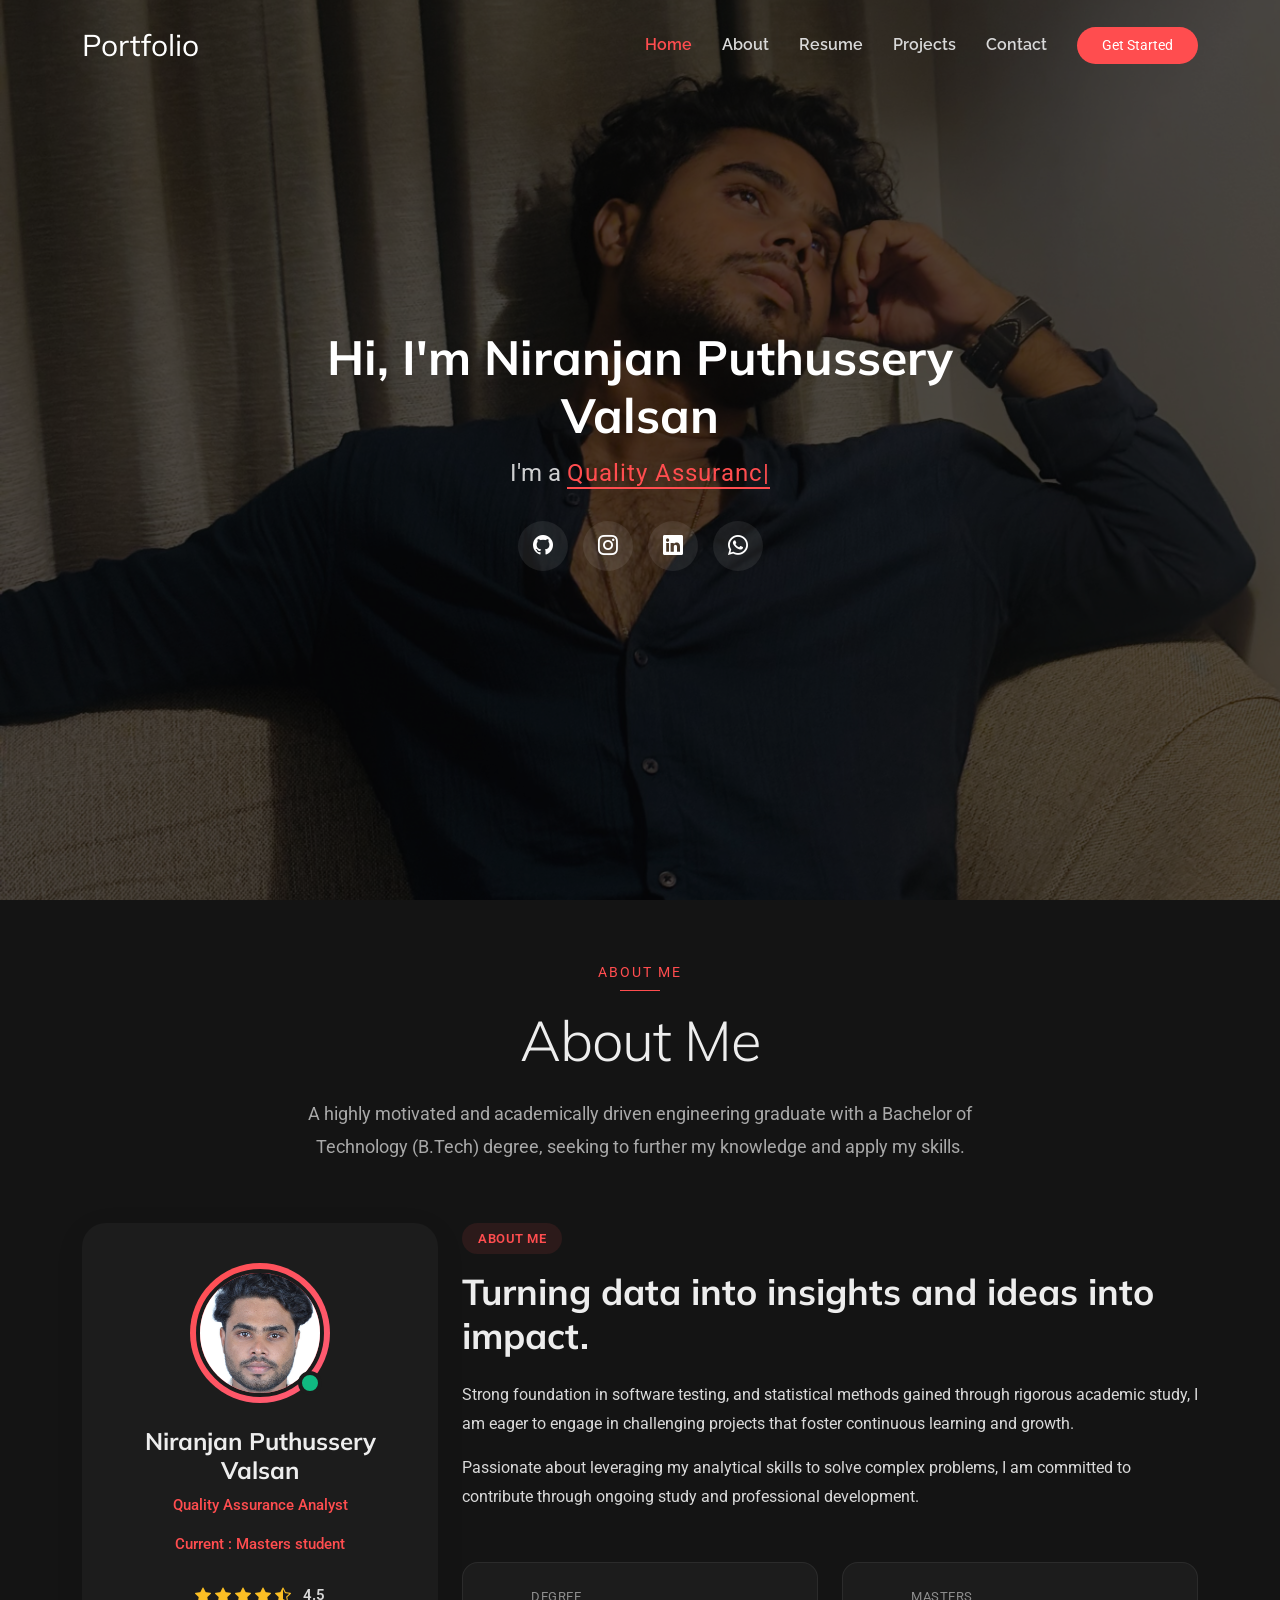
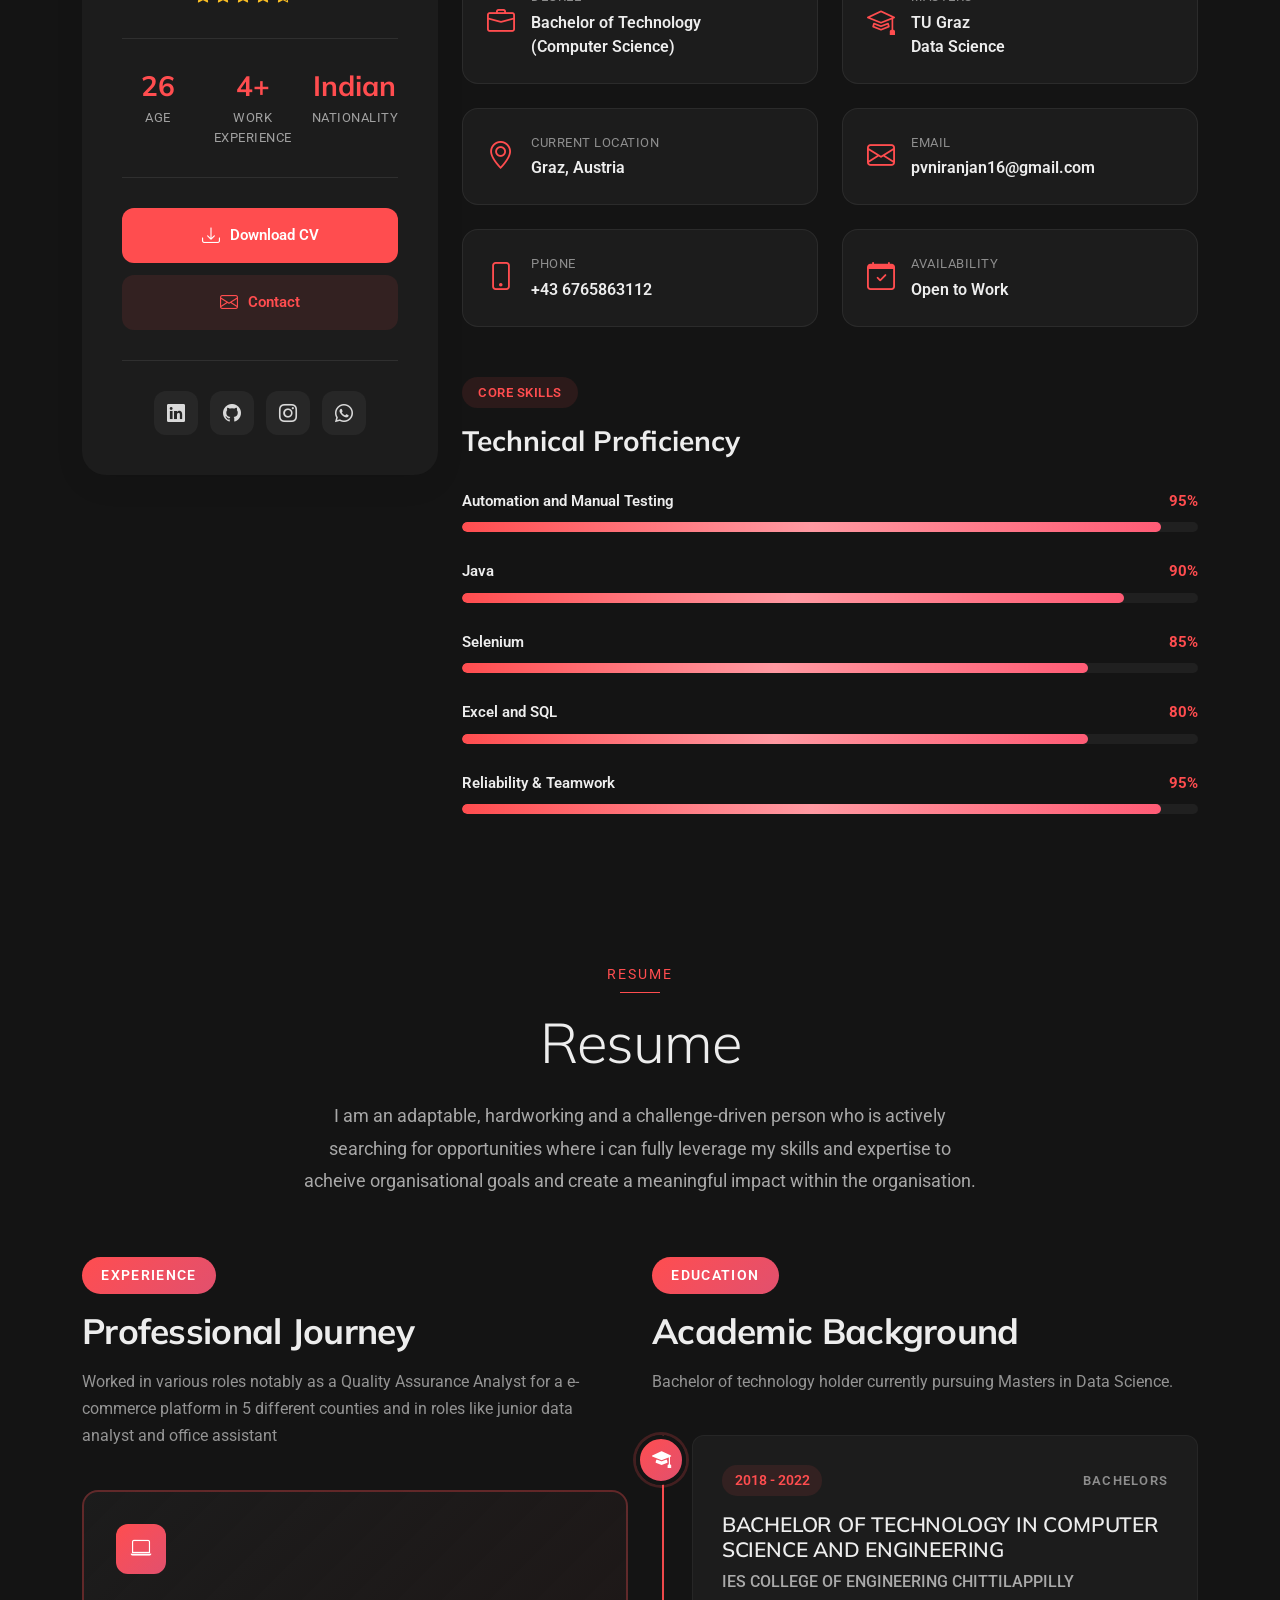
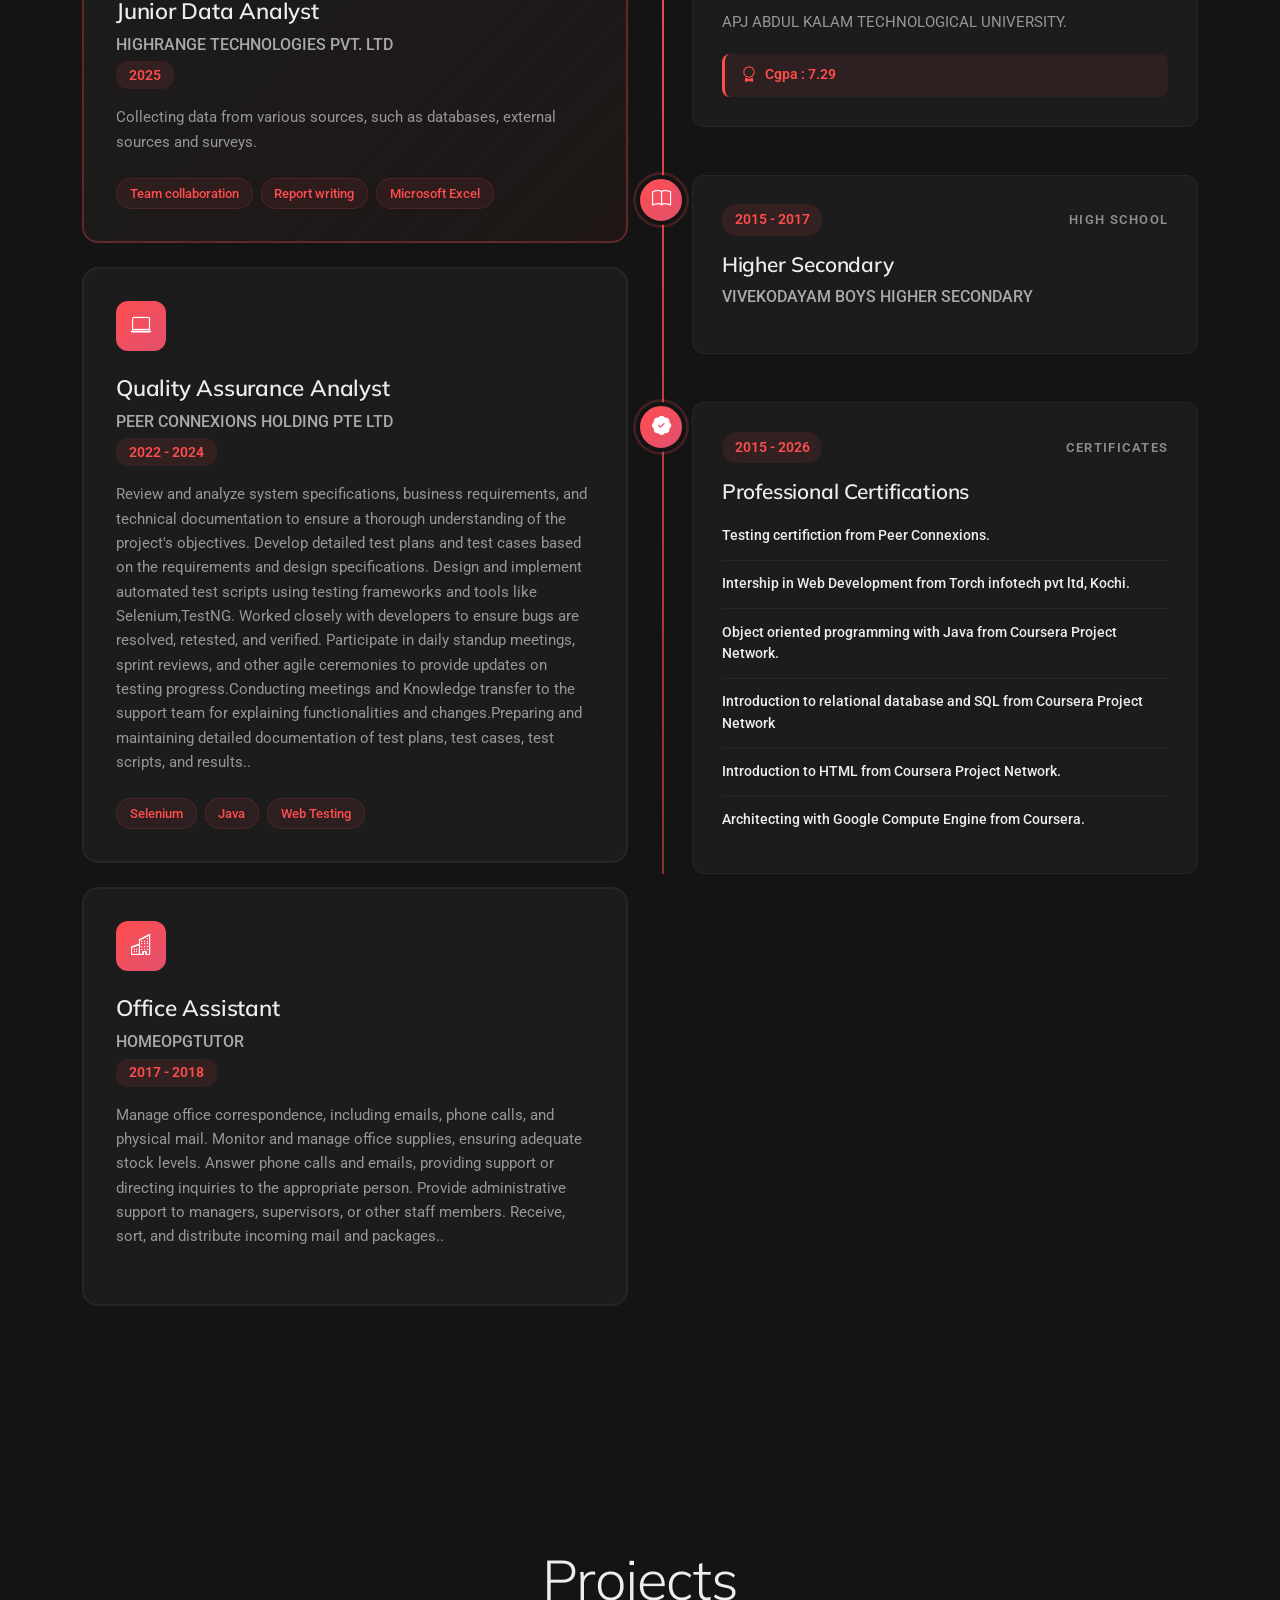
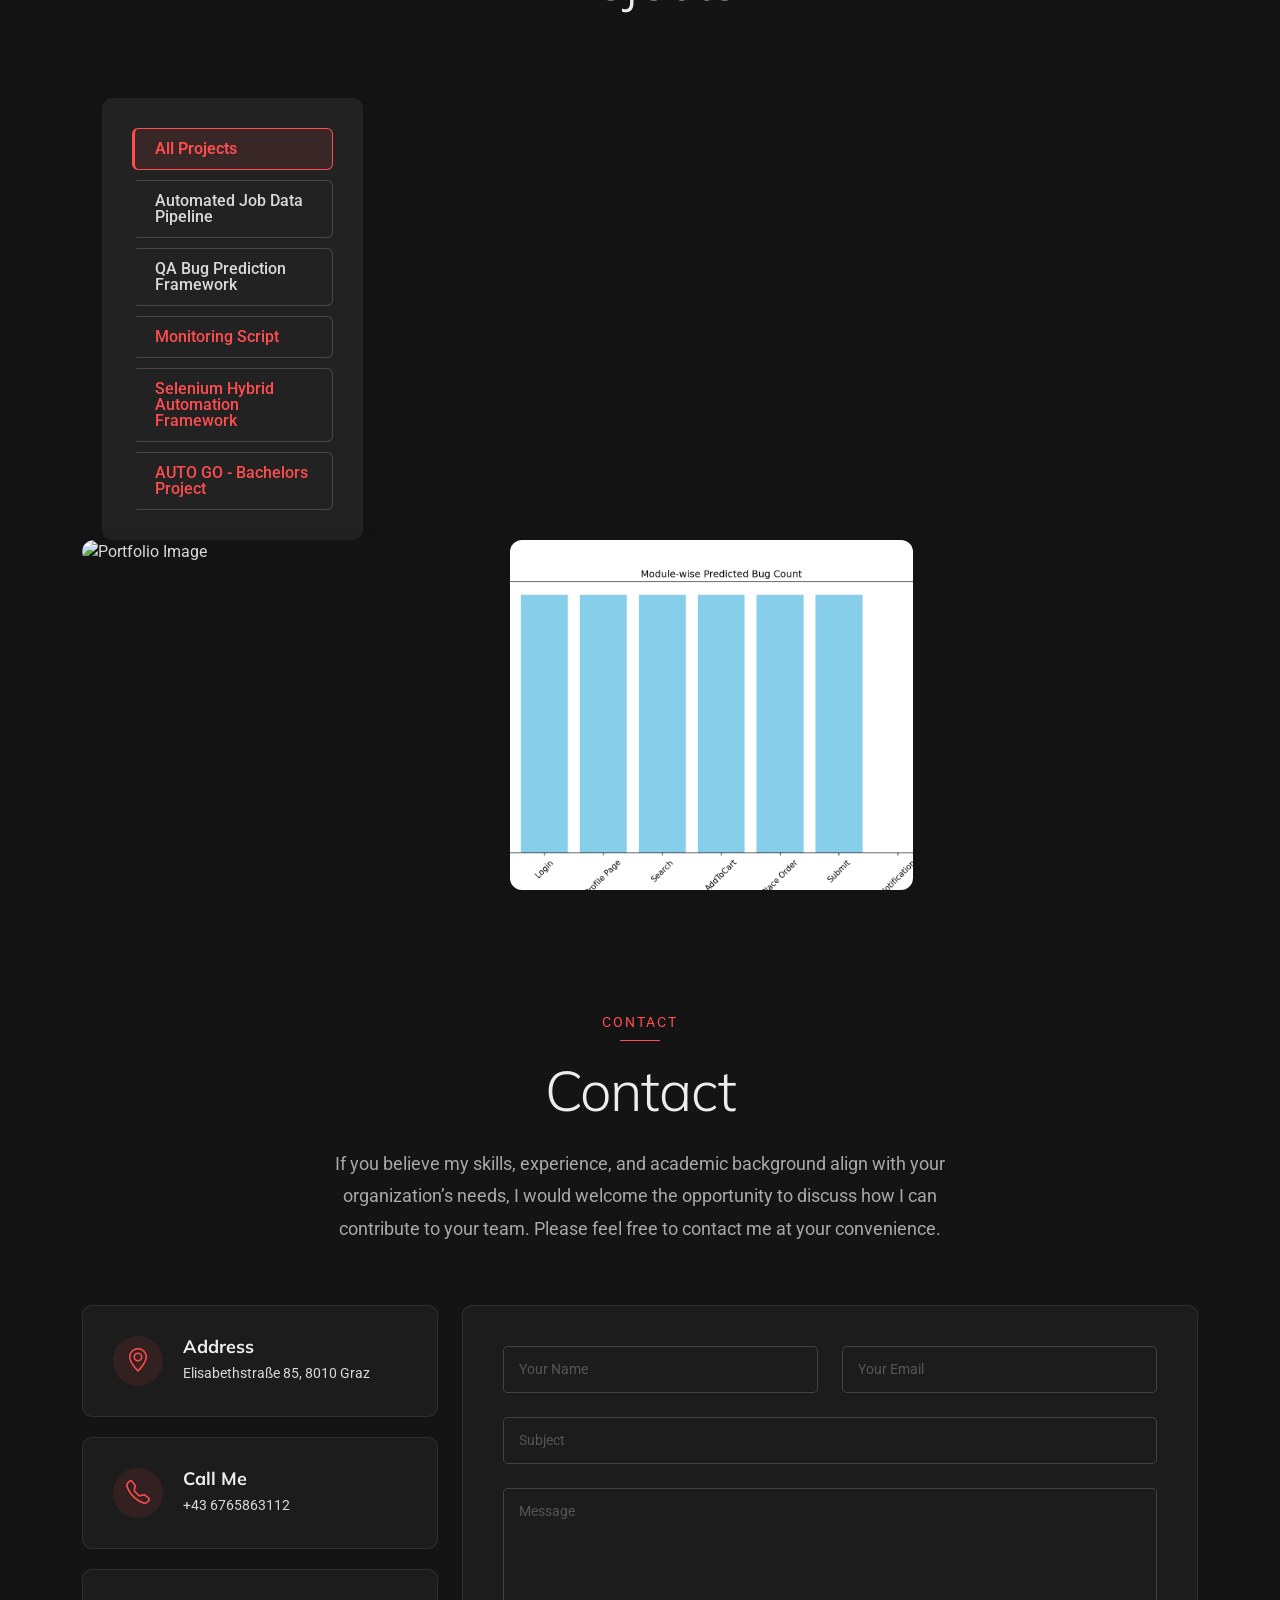
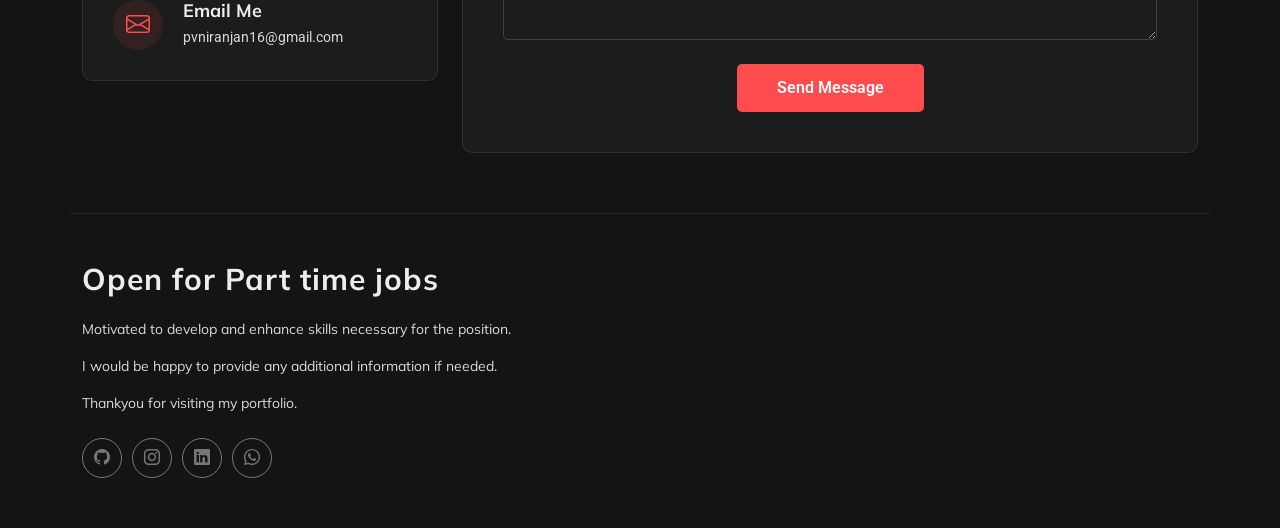
==== commit 14a9d993: "Add files via upload" ====
--- a/index.html
+++ b/index.html
@@ -47,18 +47,18 @@
         <h1 class="sitename">Portfolio</h1>
       </a>
 
+      <div class="header-container d-flex flex-column align-items-start"></div>
       <nav id="navmenu" class="navmenu">
         <ul>
           <li><a href="#hero" class="active">Home</a></li>
           <li><a href="#about">About</a></li>
           <li><a href="#resume">Resume</a></li>
-          <li><a href="#portfolio">portfolio</a></li>
-          </li>
+          <li><a href="#PersonlProjects">Projects</a></li>
           <li><a href="#contact">Contact</a></li>
         </ul>
         <i class="mobile-nav-toggle d-xl-none bi bi-list"></i>
       </nav>
-
+     
       <a class="btn-getstarted" href="#about">Get Started</a>
 
     </div>
@@ -77,11 +77,10 @@
             <h2>Hi, I'm Niranjan Puthussery Valsan</h2>
             <p>I'm a <span class="typed" data-typed-items="Quality Assurance Analyst, Junior Data analyst, Office Assistant, Masters Student"></span><span class="typed-cursor" aria-hidden="true"></span></p>
             <div class="social-links">
-              <a href="https://github.com/Niranjanpv2000"><i class="bi bi-github"></i></a>
-              
+              <a href="https://github.com/Niranjanpv2000"><i class="bi bi-github"></i></a>              
               <a href="https://www.instagram.com/__niranjan_pv__"><i class="bi bi-instagram"></i></a>
               <a href="https://www.linkedin.com/in/niranjan-p-v"><i class="bi bi-linkedin"></i></a>
-              <a href="https://wa.me/+917561873638" target="_blank"><i class="bi bi-whatsapp"></i></a>
+              <a href="https://wa.me/+436765863112" target="_blank"><i class="bi bi-whatsapp"></i></a>
             </div>
           </div>
         </div>
@@ -466,30 +465,84 @@
       <!-- Section Title -->
       <section id="PersonlProjects" class="portfolio section"></section>
       <div class="container section-title" data-aos="fade-up">
-        <h2>Portfolio</h2>
-      </div><!-- End Section Title -->  
-      <div class="isotope-layout" data-default-filter="*" data-layout="masonry" data-sort="original-order">
+        <h2>Projects</h2>
+      </div><!-- End Section Title --> 
+      
+      <div class="container" data-aos="fade-up" data-aos-delay="100">
+
+        <div class="isotope-layout" data-default-filter="*" data-layout="masonry" data-sort="original-order">
 
           <div class="row">
-            <div class="col-lg-3 filter-sidebar">
-              <div class="filters-wrapper" data-aos="fade-right" data-aos-delay="150">
-                <ul class="portfolio-filters isotope-filters">
-                  <li data-filter="*" class="filter-active">All Projects</li>
-                  <li data-filter=".filter-photography">Photography</li>
-                  <li data-filter=".filter-design">Design</li>
-                  <li data-filter=".filter-automotive">Automotive</li>
-                  <li data-filter=".filter-nature">Nature</li>
-                </ul>
-              </div>
-            </div>
-
-              <div class="col-lg-9">
-              <div class="row gy-4 portfolio-container isotope-container" data-aos="fade-up" data-aos-delay="200">
-        
-
-      
+
+  <!-- FILTERS -->
+  <div class="col-lg-3 filter-sidebar">
+    <div class="filters-wrapper" data-aos="fade-right" data-aos-delay="150">
+      <ul class="portfolio-filters isotope-filters">
+        <li data-filter="*" class="filter-active">All Projects</li>
+        <li data-filter=".filter-photography">Automated Job Data Pipeline</li>
+        <li data-filter=".filter-design">QA Bug Prediction Framework</li>
+
+        <li><a href="https://github.com/Niranjanpv2000/SeleniumNiranjanPortfolioMonitoring" target="_blank">
+          Monitoring Script</a></li>
+        <li><a href="https://github.com/Niranjanpv2000/SeleniumAutomationHybridFramework" target="_blank">
+          Selenium Hybrid Automation Framework</a></li>
+        <li><a href="https://drive.google.com/file/d/1Gkh69yZMwWRqICJipc_umo2g4yKl3TXE/view?usp=drivesdk" target="_blank">
+          AUTO GO - Bachelors Project</a></li>
+
+   <!-- <li data-filter=".filter-automotive">Monitoring Script</li>
+        <li data-filter=".filter-nature">Selenium Hybrid Automation Framework</li>
+        <li data-filter=".filter-nature2">AUTO GO - Bachelors Project</li>  -->
+
+      </ul>
+    </div>
+  </div>
+
+  <!-- PORTFOLIO ITEMS -->
+  <div class="col-lg-9">
+    <div class="row gy-4 portfolio-container isotope-container" data-aos="fade-up" data-aos-delay="200">
+
+      <!-- Item 1 -->
+      <div class="col-lg-6 col-md-6 portfolio-item isotope-item filter-photography">
+        <div class="portfolio-wrap">
+          <img src="Images/powerbi page1.png" class="img-fluid" alt="Portfolio Image">
+          <div class="portfolio-info">
+            <div class="content">
+              <span class="category">Job analysis and Skill prediction</span>
+              <div class="portfolio-links">
+                <a href="Images/powerbi page1.png" class="glightbox" title="Capturing Moments"><i class="bi bi-plus-lg"></i></a>
+                <a href="portfolio-details.html" title="More Details"><i class="bi bi-arrow-right"></i></a>
+              </div>
+            </div>
+          </div>
+        </div>
+      </div>
+
+      <!-- Item 2 -->
+      <div class="col-lg-6 col-md-6 portfolio-item isotope-item filter-design">
+        <div class="portfolio-wrap">
+          <img src="Images/modulewisepredictedbug.png" class="img-fluid" alt="Portfolio Image">
+          <div class="portfolio-info">
+            <div class="content">
+              <span class="category">QA Bug Prediction Framework</span>
+              <div class="portfolio-links">
+                <a href="Images/modulewisepredictedbug.png" class="glightbox" title="Capturing Moments"><i class="bi bi-plus-lg"></i></a>
+                <a href="portfolio-detailsone.html" title="More Details"><i class="bi bi-arrow-right"></i></a>
+              </div>
+            </div>
+          </div>
+        </div>
+      </div>
+
+      <!-- Add other items here with correct filter classes -->
+
+    </div>
+  </div>
+
+</div>
+
 
     </section><!-- /Portfolio Section -->
+
 
     <!-- Contact Section -->
     <section id="contact" class="contact section">
@@ -540,6 +593,7 @@
 
           <div class="col-lg-8">
             <form action="forms/contact.php" method="post" class="php-email-form">
+              
               <div class="row gy-4">
 
                 <div class="col-md-6">
@@ -584,9 +638,11 @@
       <div class="row gy-4">
         <div class="col-lg-5 col-md-12 footer-about">
           <a href="index.html" class="logo d-flex align-items-center">
-            <span class="sitename">Lookin for Part time jobs</span>
+            <span class="sitename">Open for Part time jobs</span>
           </a>
-          <p>Masters Data Sience Student looking for part time jobs. Ready to learn new skills rquired for work. Open to all jobs. </p>
+          <p>Motivated to develop and enhance skills necessary for the position.</p>
+          <p>I would be happy to provide any additional information if needed.</p>
+          <p>Thankyou for visiting my portfolio.</p>
           <div class="social-links d-flex mt-4">
             <a href="https://github.com/Niranjanpv2000"><i class="bi bi-github"></i></a>
               
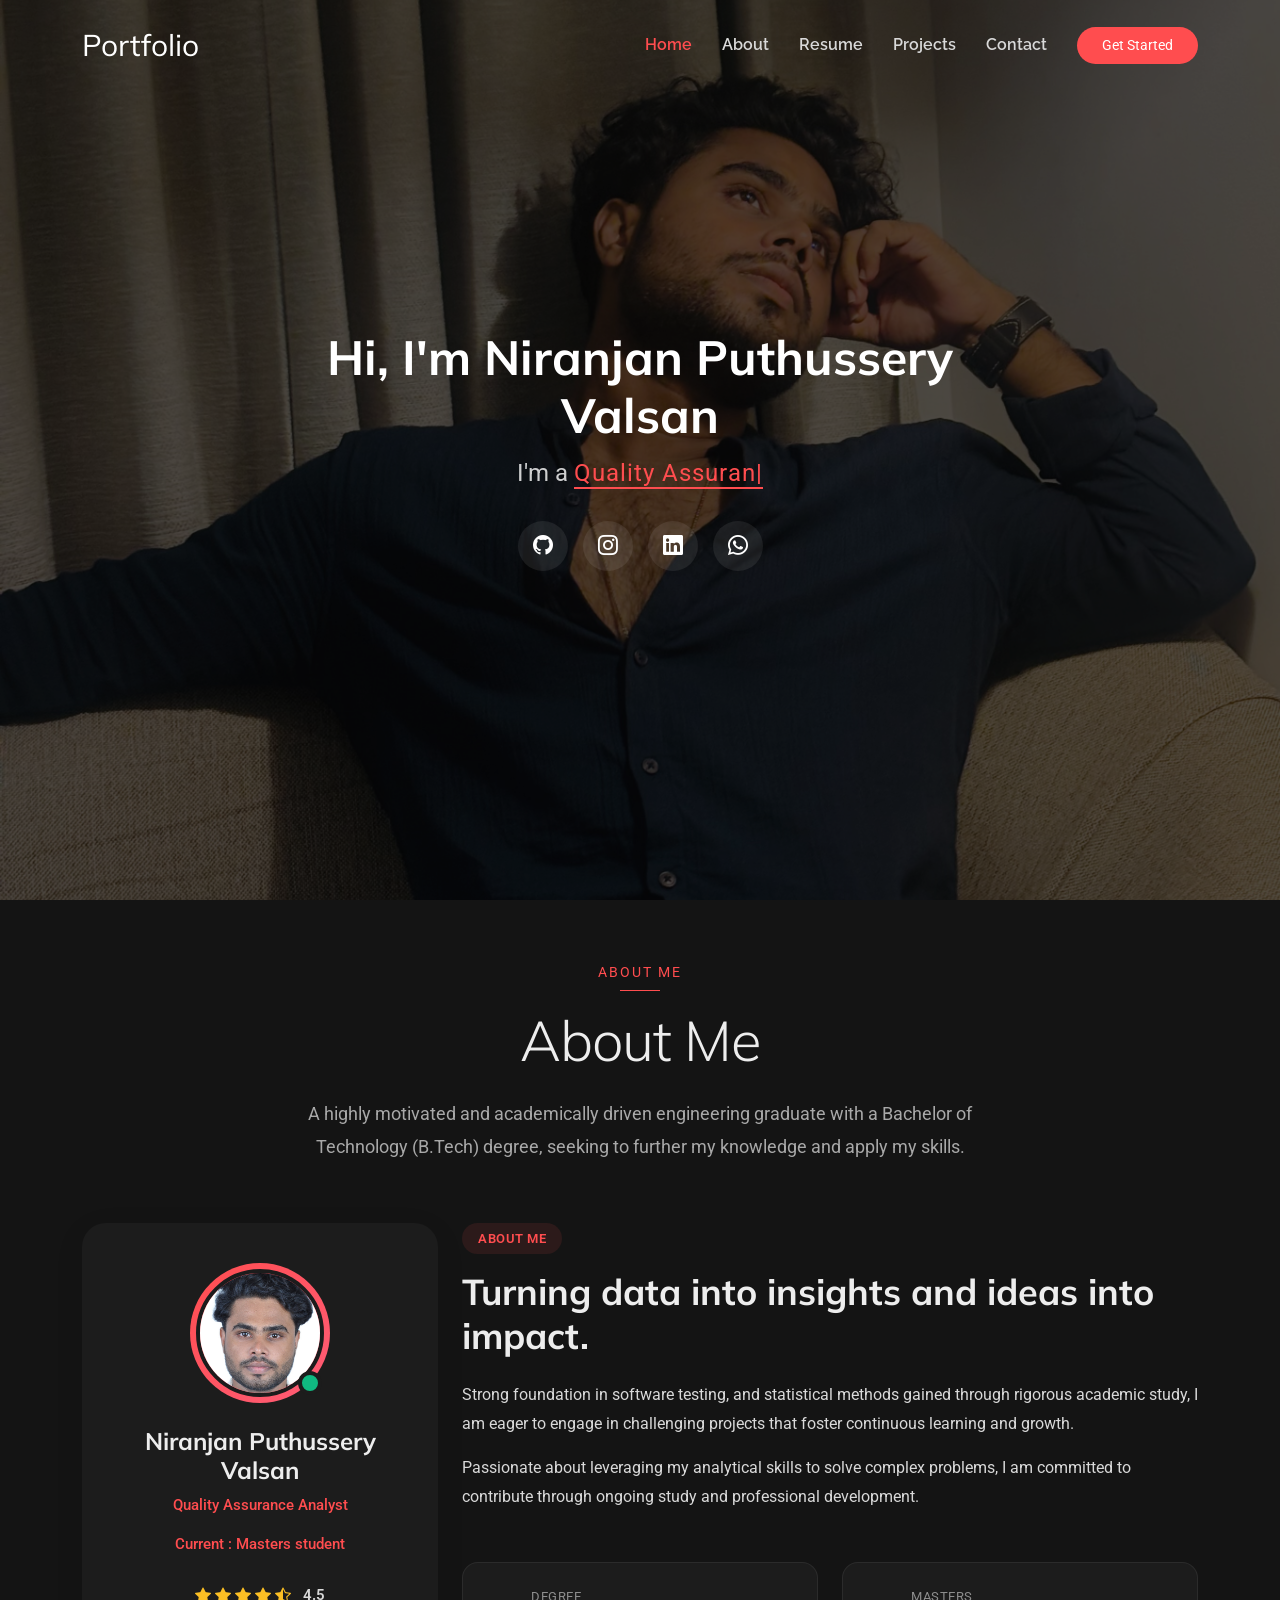
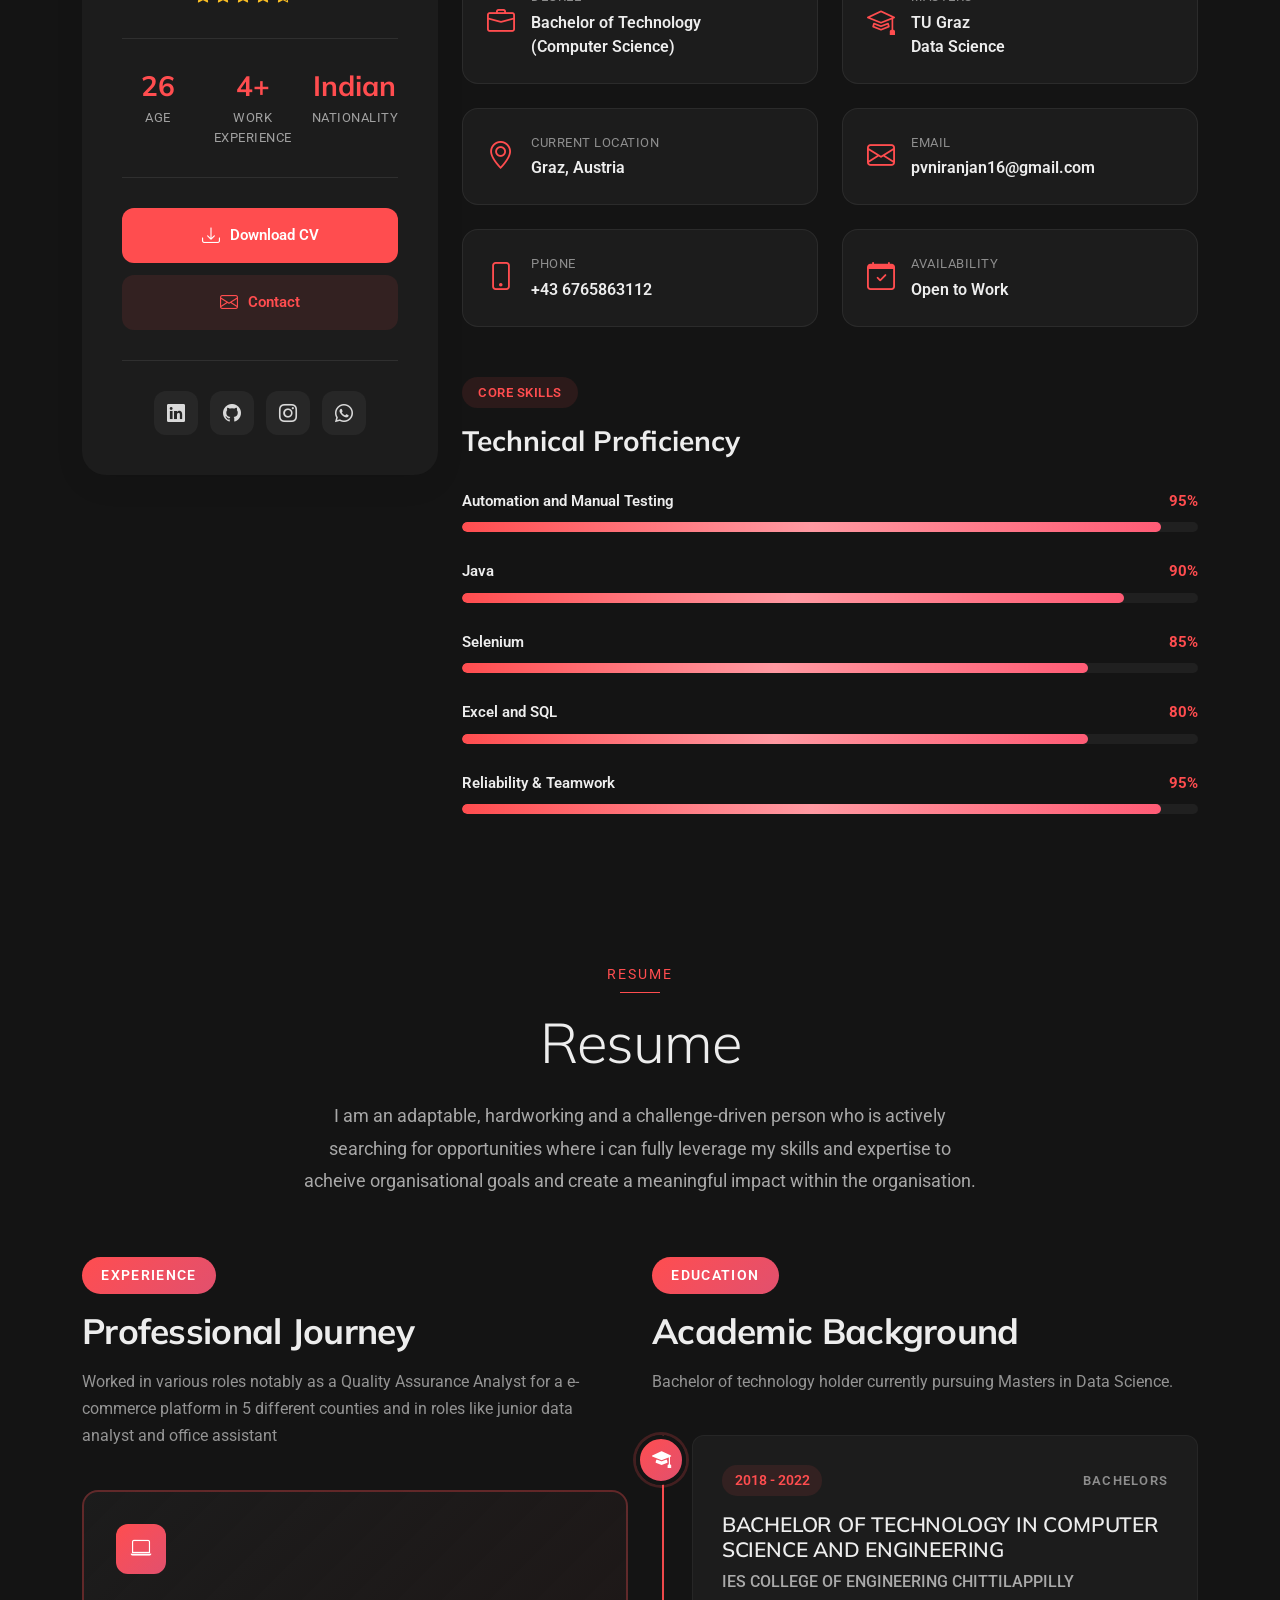
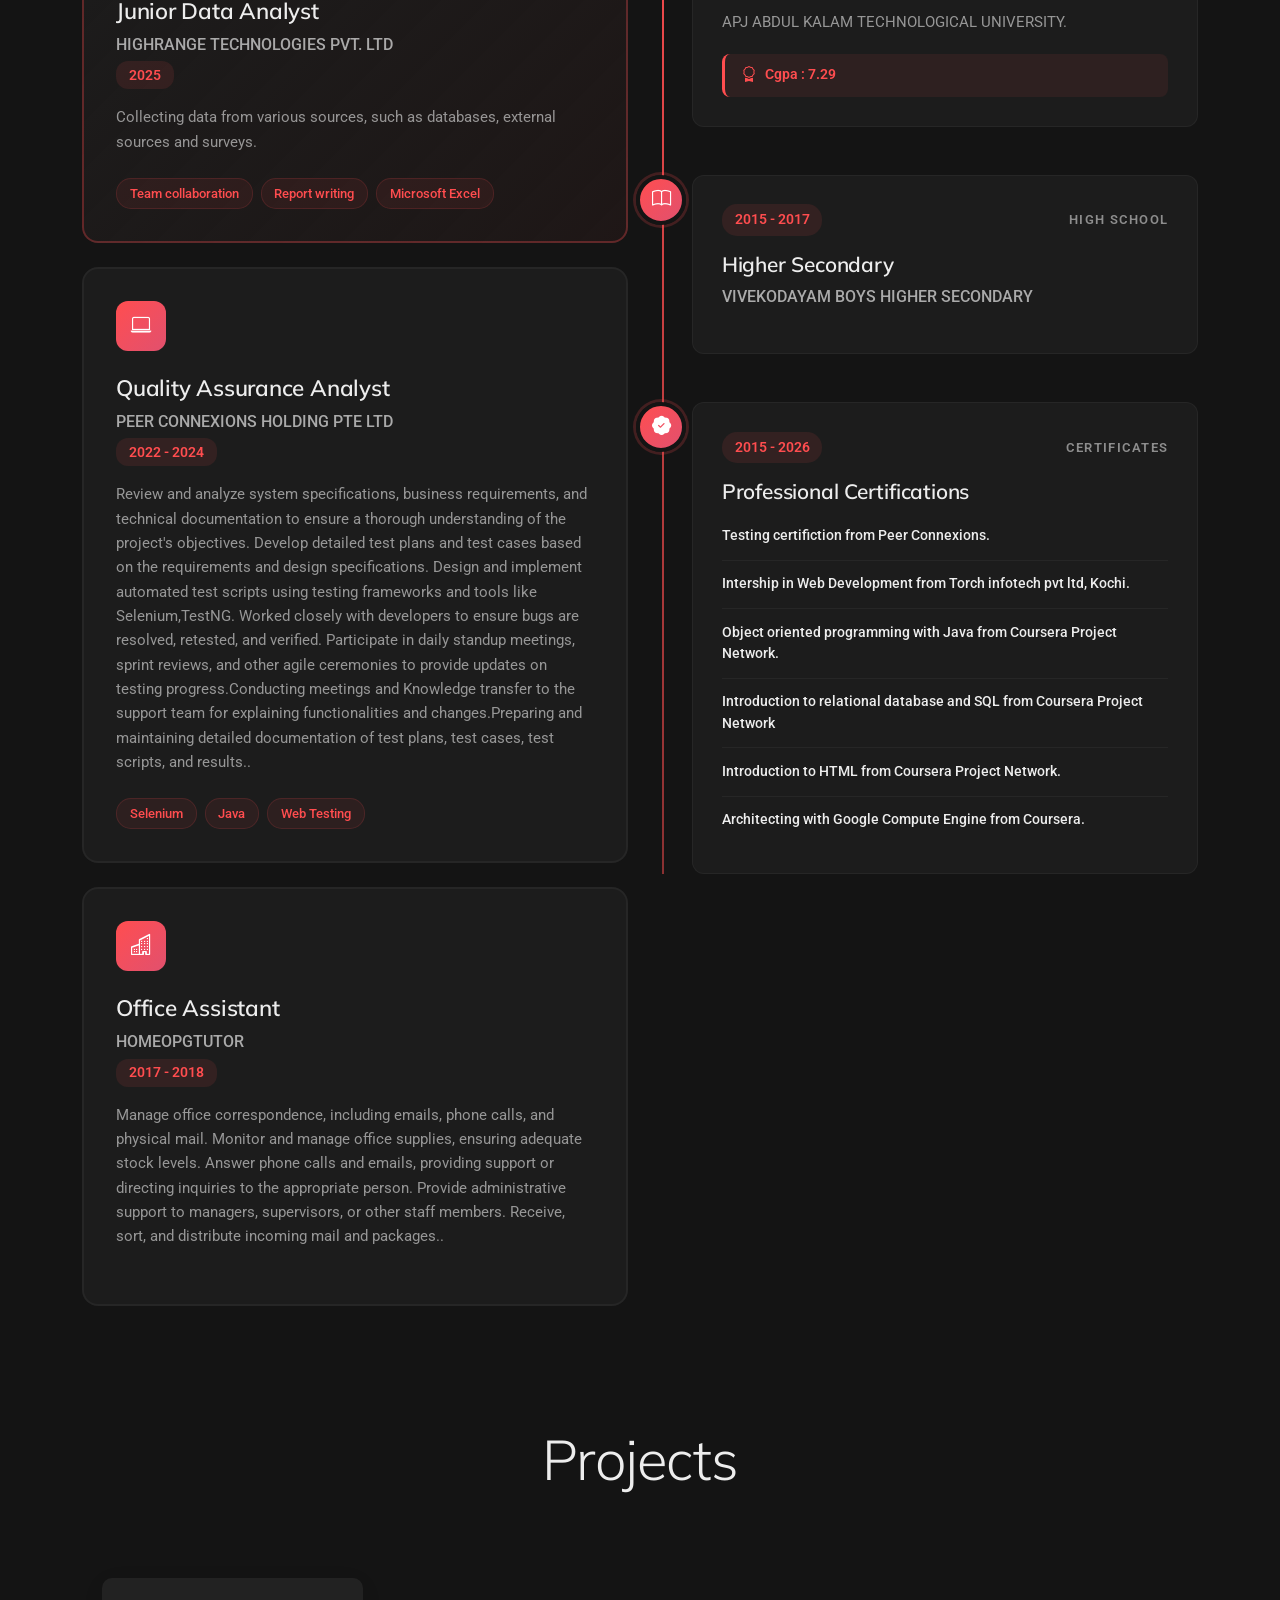
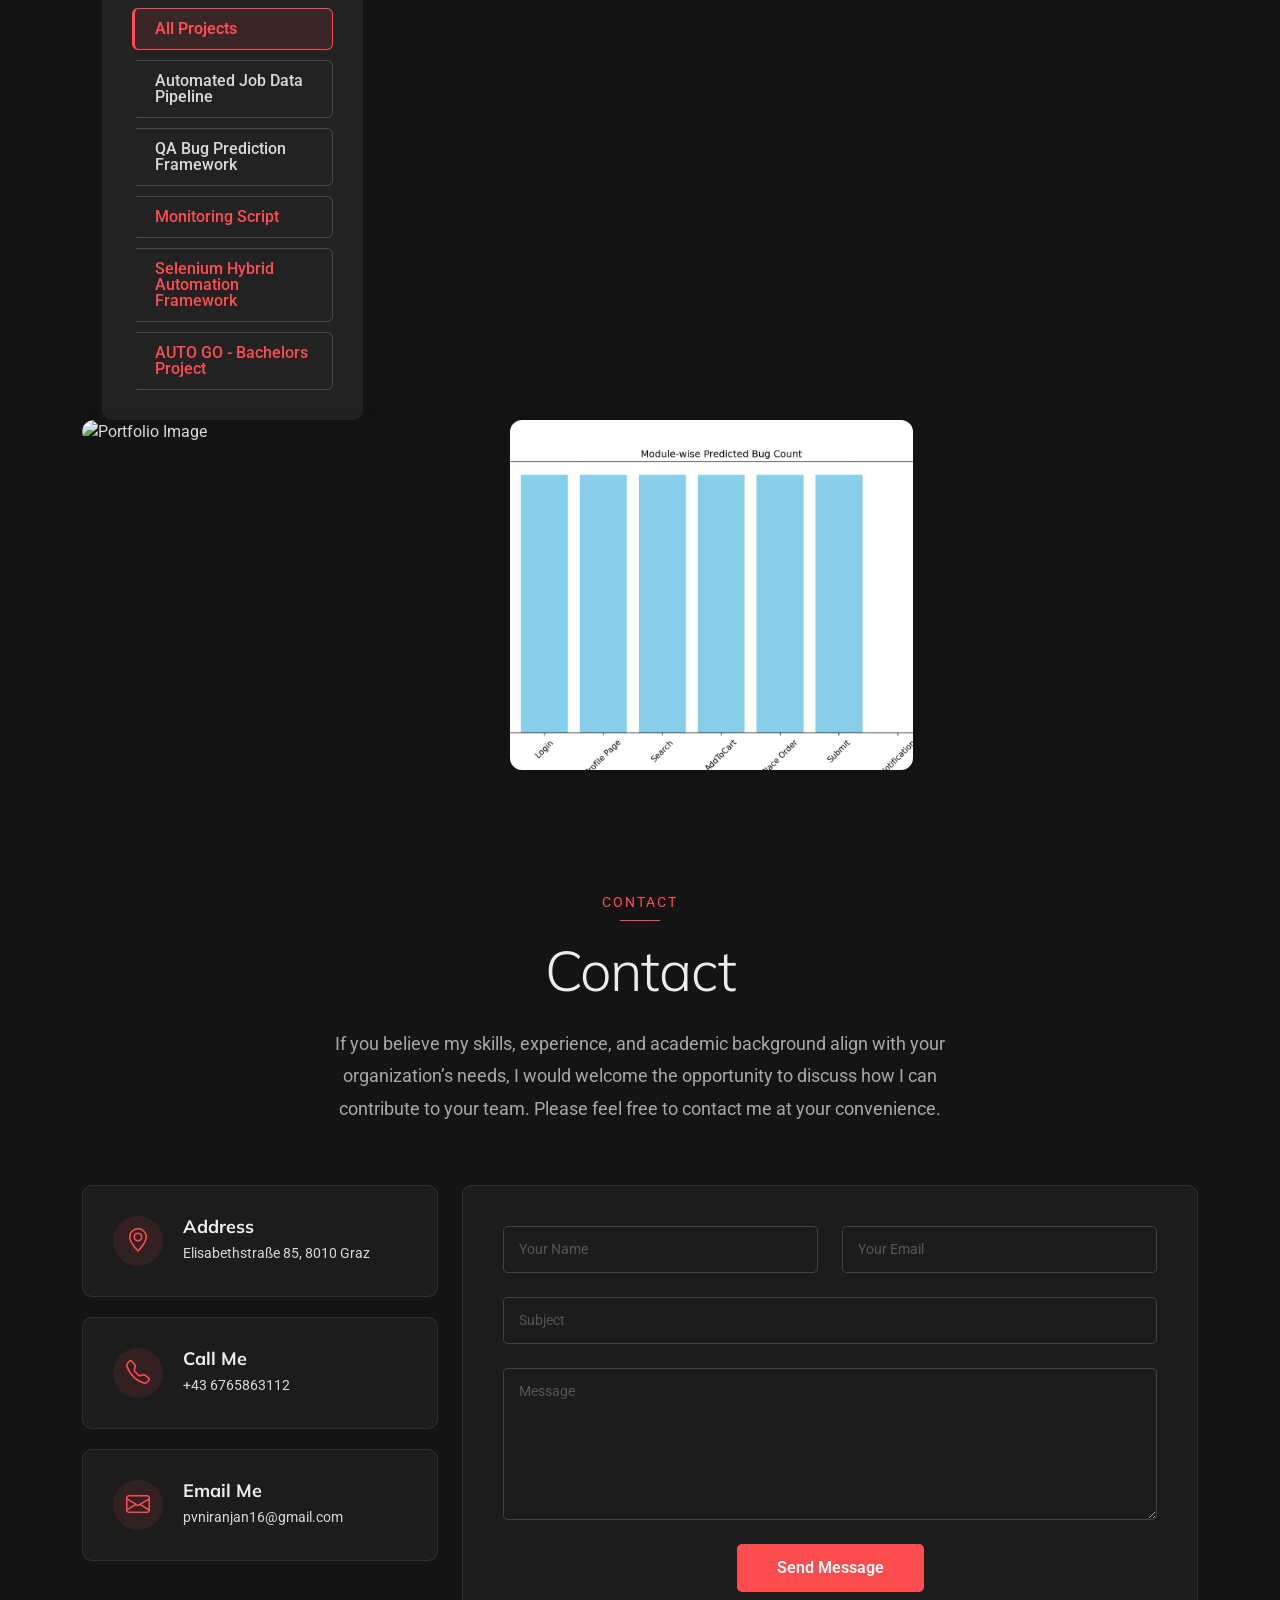
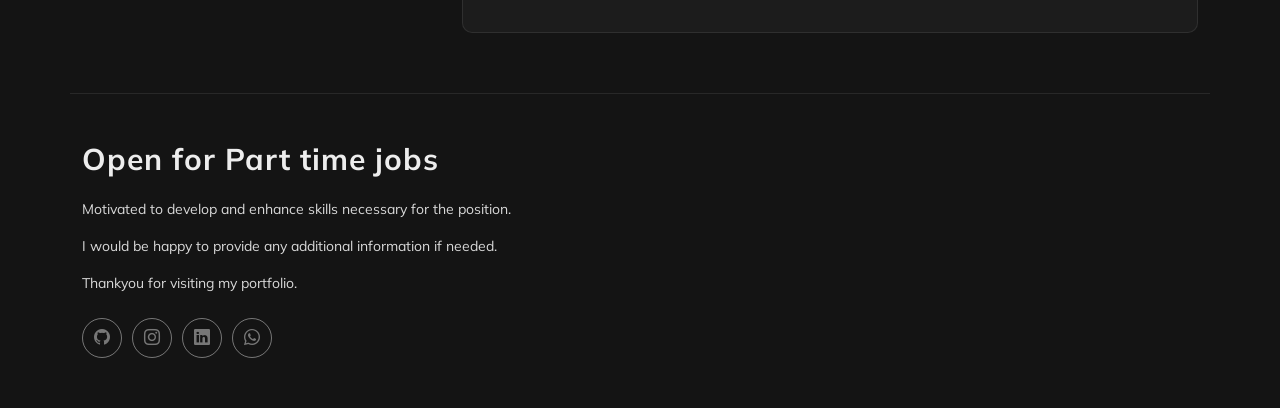
==== commit 6c07a401: "Add files via upload" ====
--- a/index.html
+++ b/index.html
@@ -460,10 +460,9 @@
 
     
     <!-- Portfolio Section -->
-    <section id="portfolio" class="portfolio section">
+    <section id="PersonlProjects" class="portfolio section">
 
       <!-- Section Title -->
-      <section id="PersonlProjects" class="portfolio section"></section>
       <div class="container section-title" data-aos="fade-up">
         <h2>Projects</h2>
       </div><!-- End Section Title --> 
@@ -475,19 +474,19 @@
           <div class="row">
 
   <!-- FILTERS -->
-  <div class="col-lg-3 filter-sidebar">
-    <div class="filters-wrapper" data-aos="fade-right" data-aos-delay="150">
-      <ul class="portfolio-filters isotope-filters">
-        <li data-filter="*" class="filter-active">All Projects</li>
-        <li data-filter=".filter-photography">Automated Job Data Pipeline</li>
-        <li data-filter=".filter-design">QA Bug Prediction Framework</li>
-
-        <li><a href="https://github.com/Niranjanpv2000/SeleniumNiranjanPortfolioMonitoring" target="_blank">
-          Monitoring Script</a></li>
-        <li><a href="https://github.com/Niranjanpv2000/SeleniumAutomationHybridFramework" target="_blank">
-          Selenium Hybrid Automation Framework</a></li>
-        <li><a href="https://drive.google.com/file/d/1Gkh69yZMwWRqICJipc_umo2g4yKl3TXE/view?usp=drivesdk" target="_blank">
-          AUTO GO - Bachelors Project</a></li>
+           <div class="col-lg-3 filter-sidebar">
+            <div class="filters-wrapper" data-aos="fade-right" data-aos-delay="150">
+              <ul class="portfolio-filters isotope-filters">
+                 <li data-filter="*" class="filter-active">All Projects</li>
+                <li data-filter=".filter-photography">Automated Job Data Pipeline</li>
+                <li data-filter=".filter-design">QA Bug Prediction Framework</li>
+
+                <li><a href="https://github.com/Niranjanpv2000/SeleniumNiranjanPortfolioMonitoring" target="_blank">
+                Monitoring Script</a></li>
+                <li><a href="https://github.com/Niranjanpv2000/SeleniumAutomationHybridFramework" target="_blank">
+                Selenium Hybrid Automation Framework</a></li>
+               <li><a href="https://drive.google.com/file/d/1Gkh69yZMwWRqICJipc_umo2g4yKl3TXE/view?usp=drivesdk" target="_blank">
+               AUTO GO - Bachelors Project</a></li>
 
    <!-- <li data-filter=".filter-automotive">Monitoring Script</li>
         <li data-filter=".filter-nature">Selenium Hybrid Automation Framework</li>
@@ -504,12 +503,12 @@
       <!-- Item 1 -->
       <div class="col-lg-6 col-md-6 portfolio-item isotope-item filter-photography">
         <div class="portfolio-wrap">
-          <img src="Images/powerbi page1.png" class="img-fluid" alt="Portfolio Image">
+          <img src="Images/powerbipage1.png" class="img-fluid" alt="Portfolio Image">
           <div class="portfolio-info">
             <div class="content">
               <span class="category">Job analysis and Skill prediction</span>
               <div class="portfolio-links">
-                <a href="Images/powerbi page1.png" class="glightbox" title="Capturing Moments"><i class="bi bi-plus-lg"></i></a>
+                <a href="Images/powerbipage1.png" class="glightbox" title="Capturing Moments"><i class="bi bi-plus-lg"></i></a>
                 <a href="portfolio-details.html" title="More Details"><i class="bi bi-arrow-right"></i></a>
               </div>
             </div>
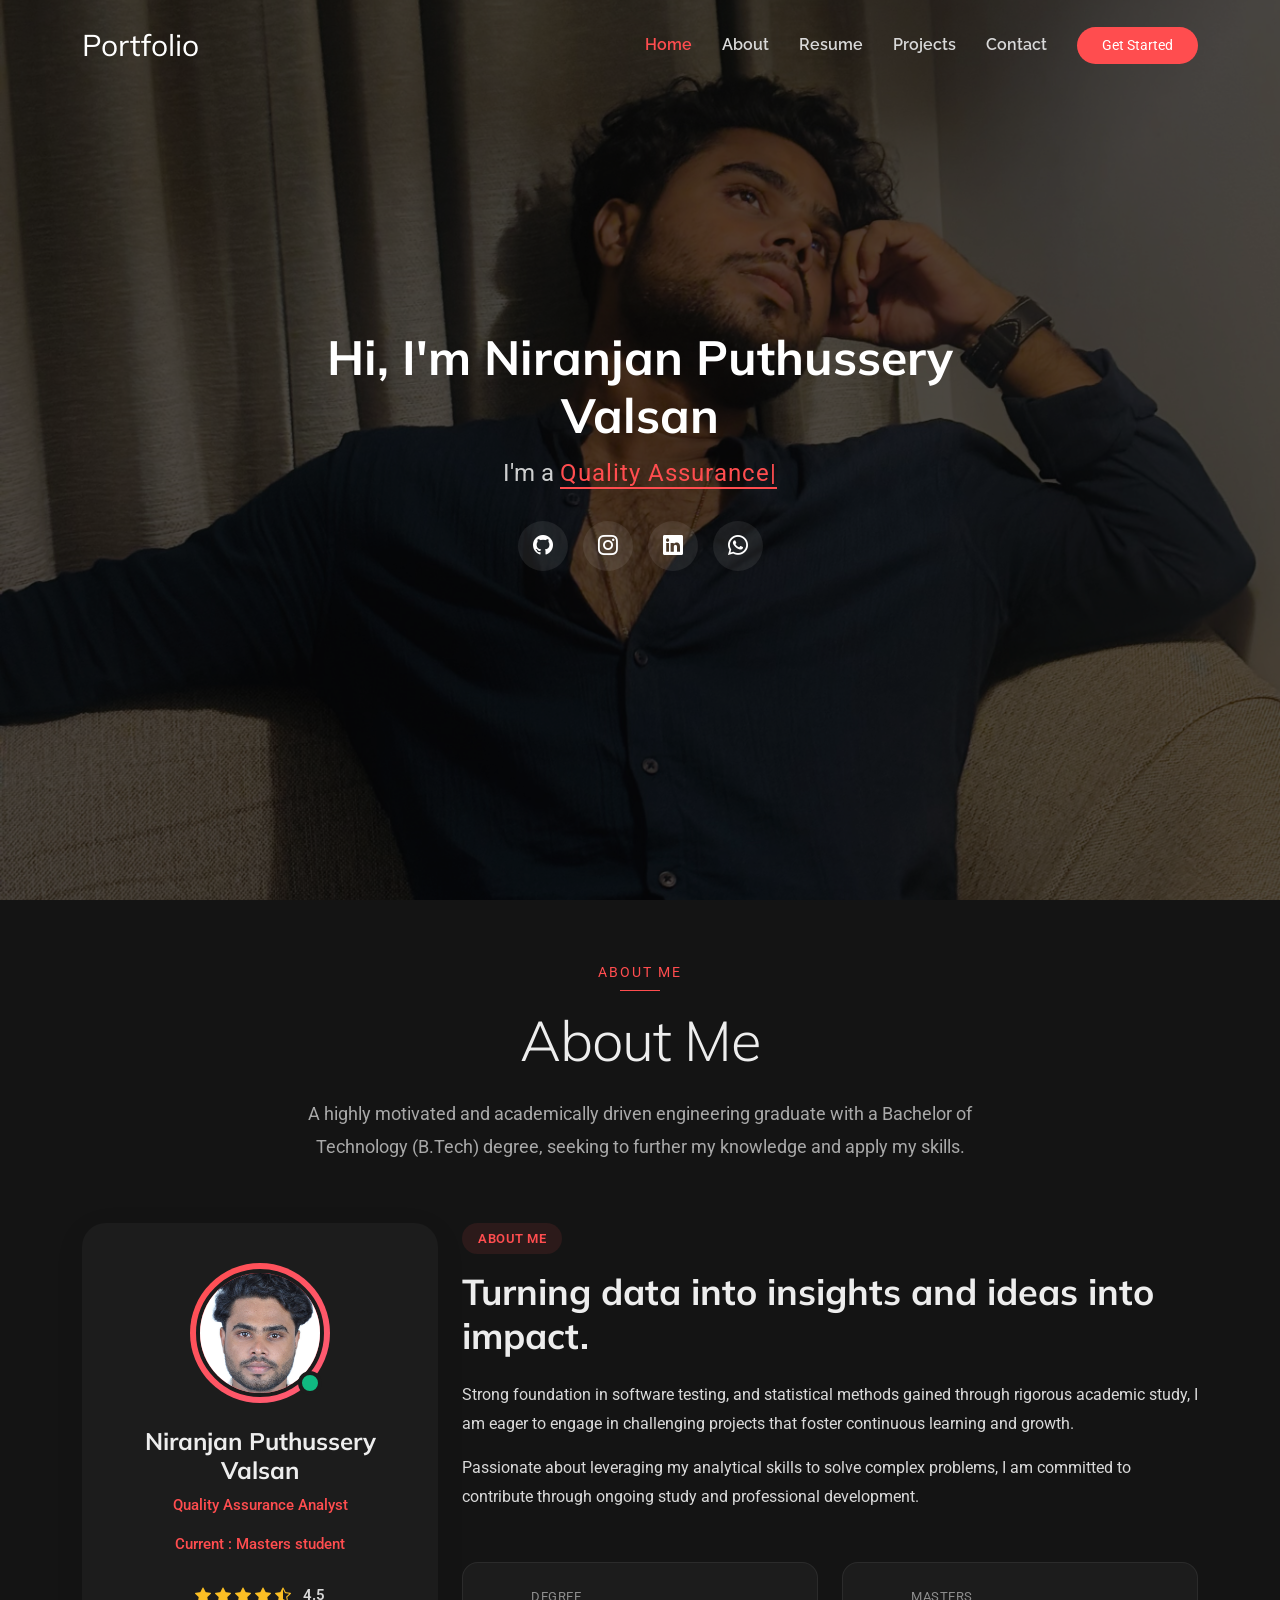
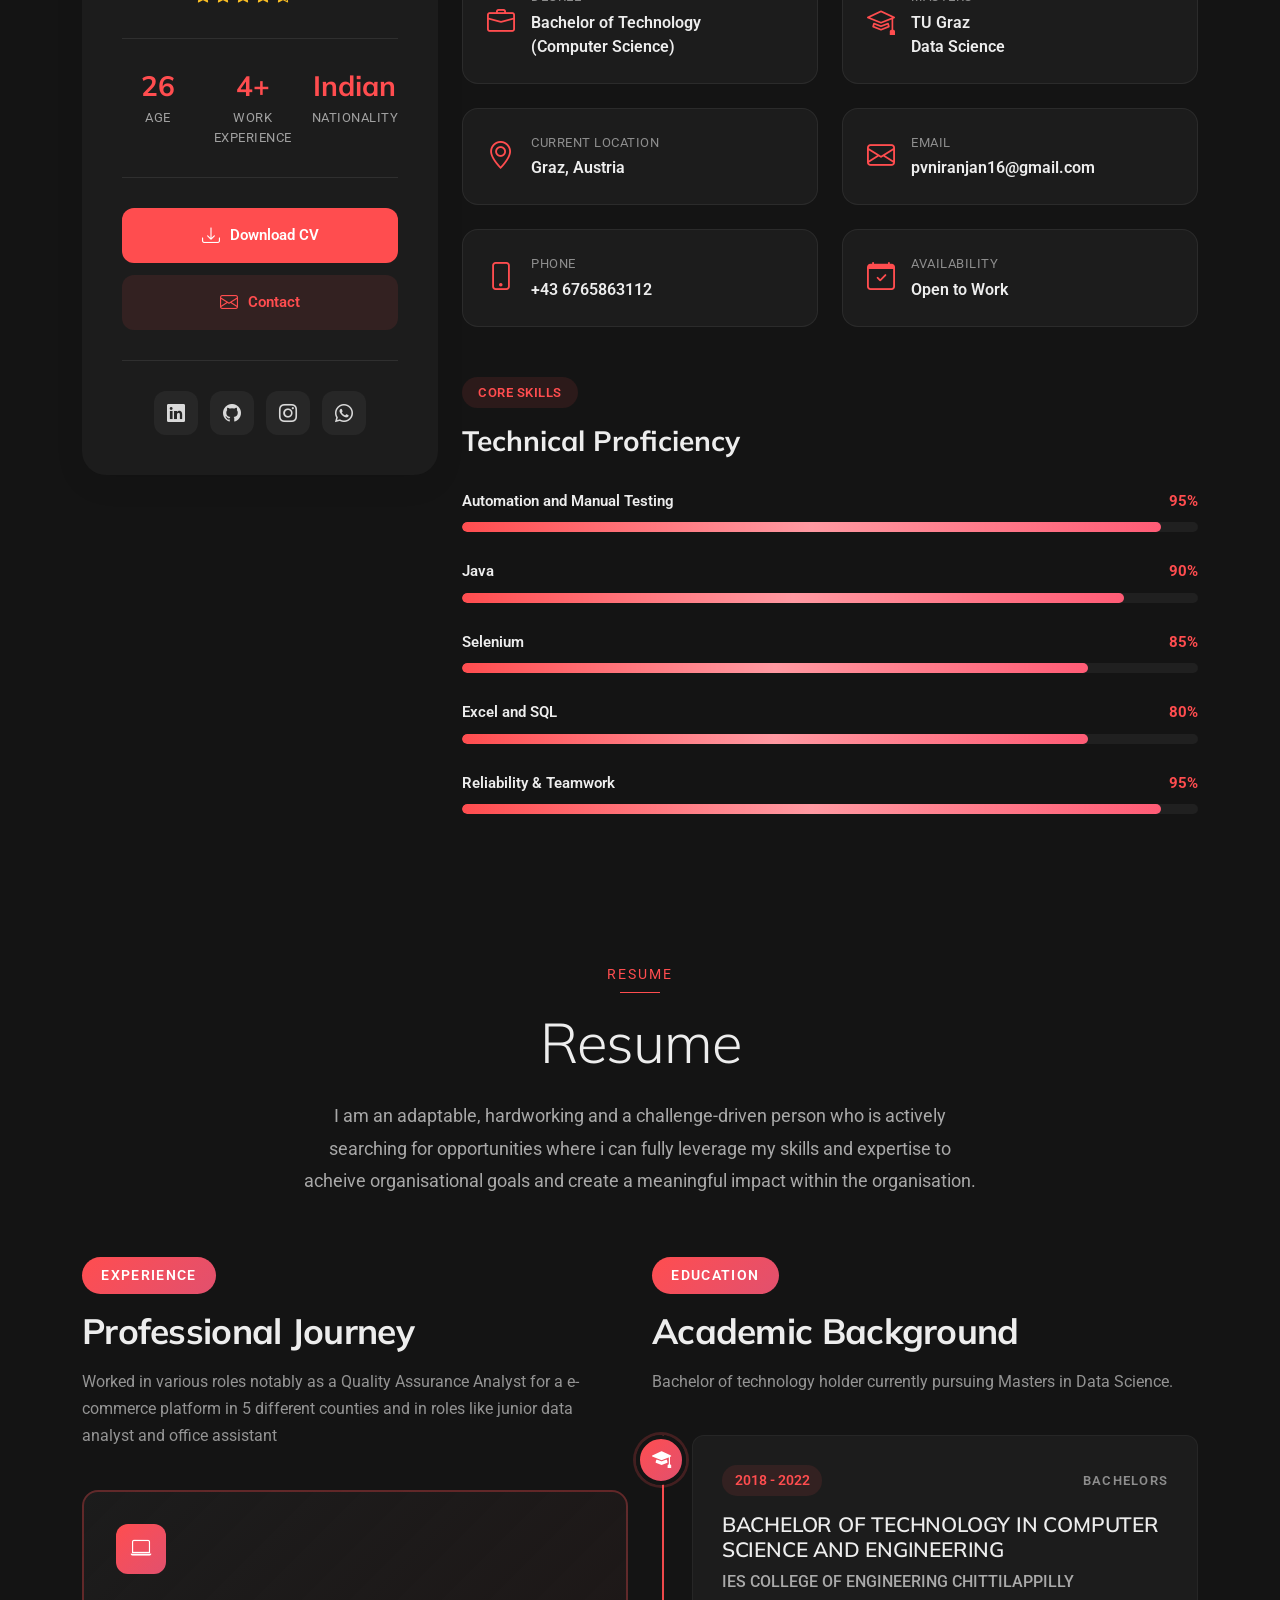
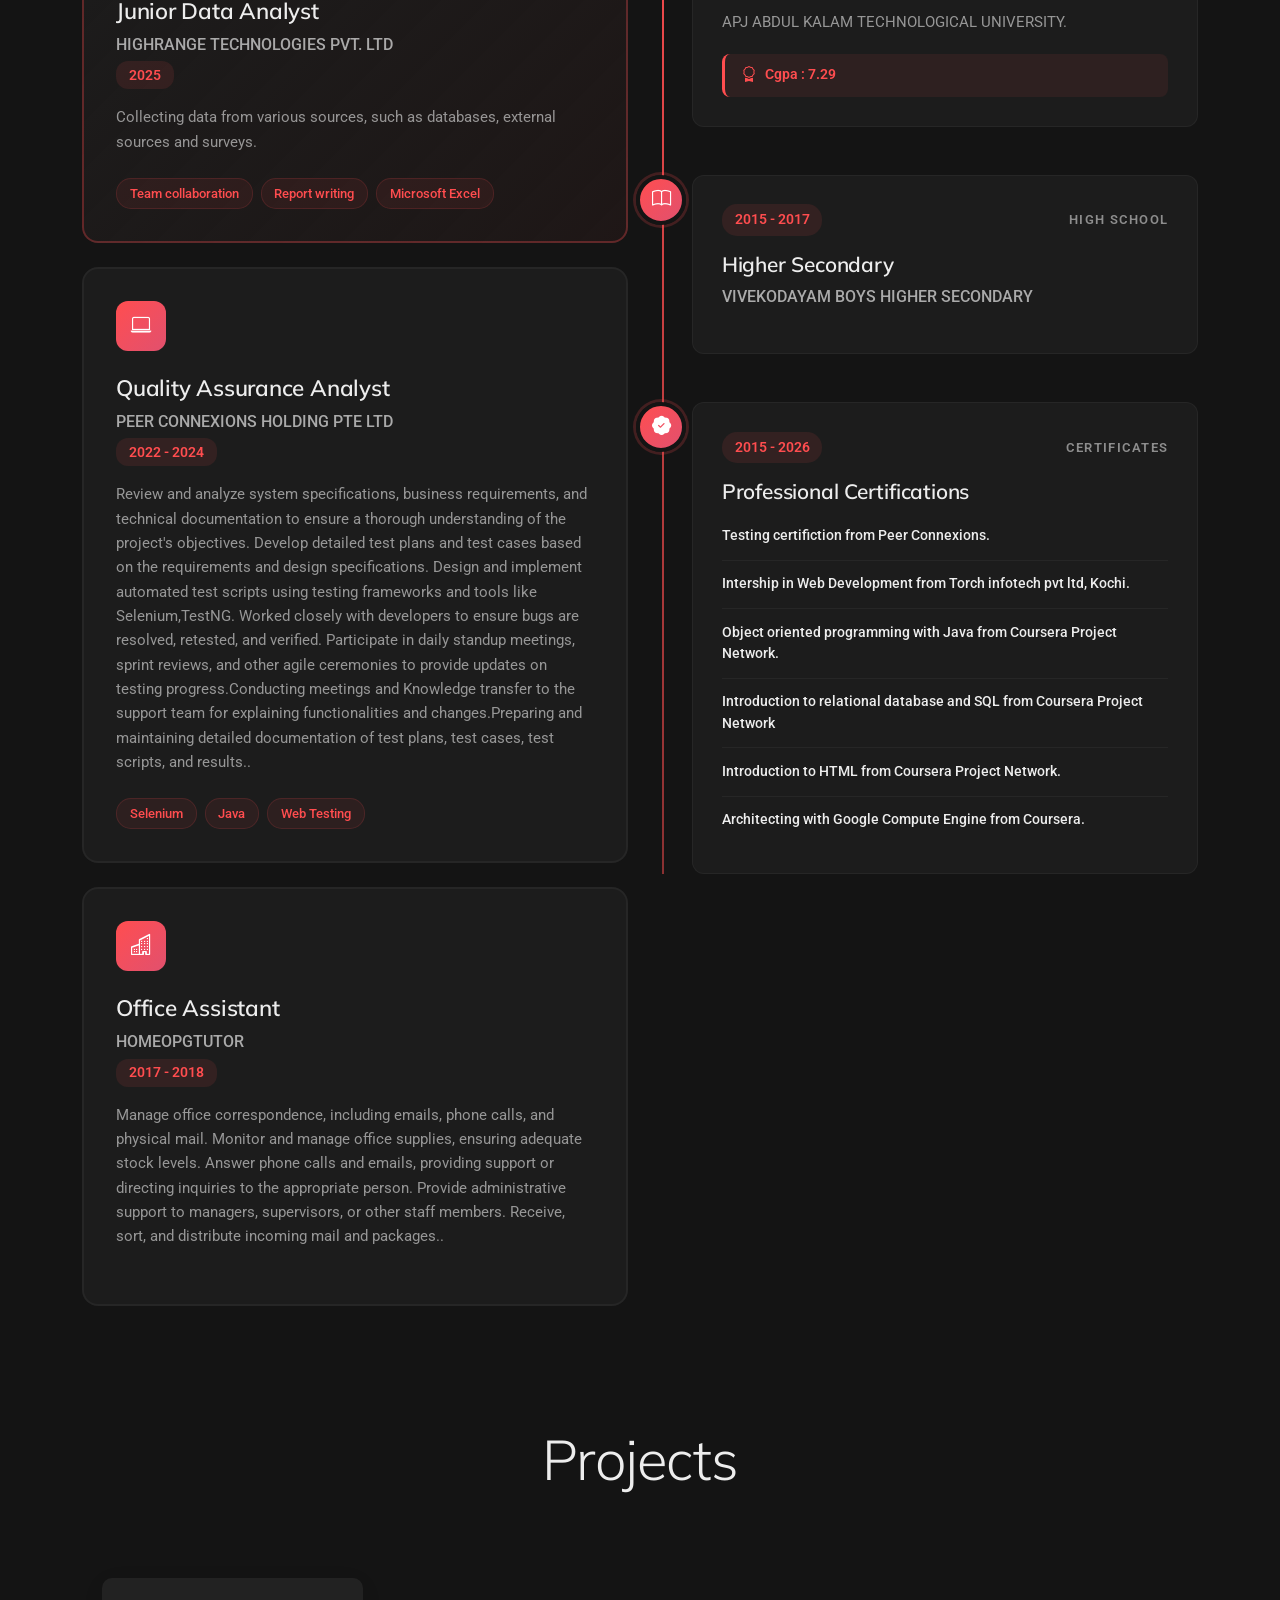
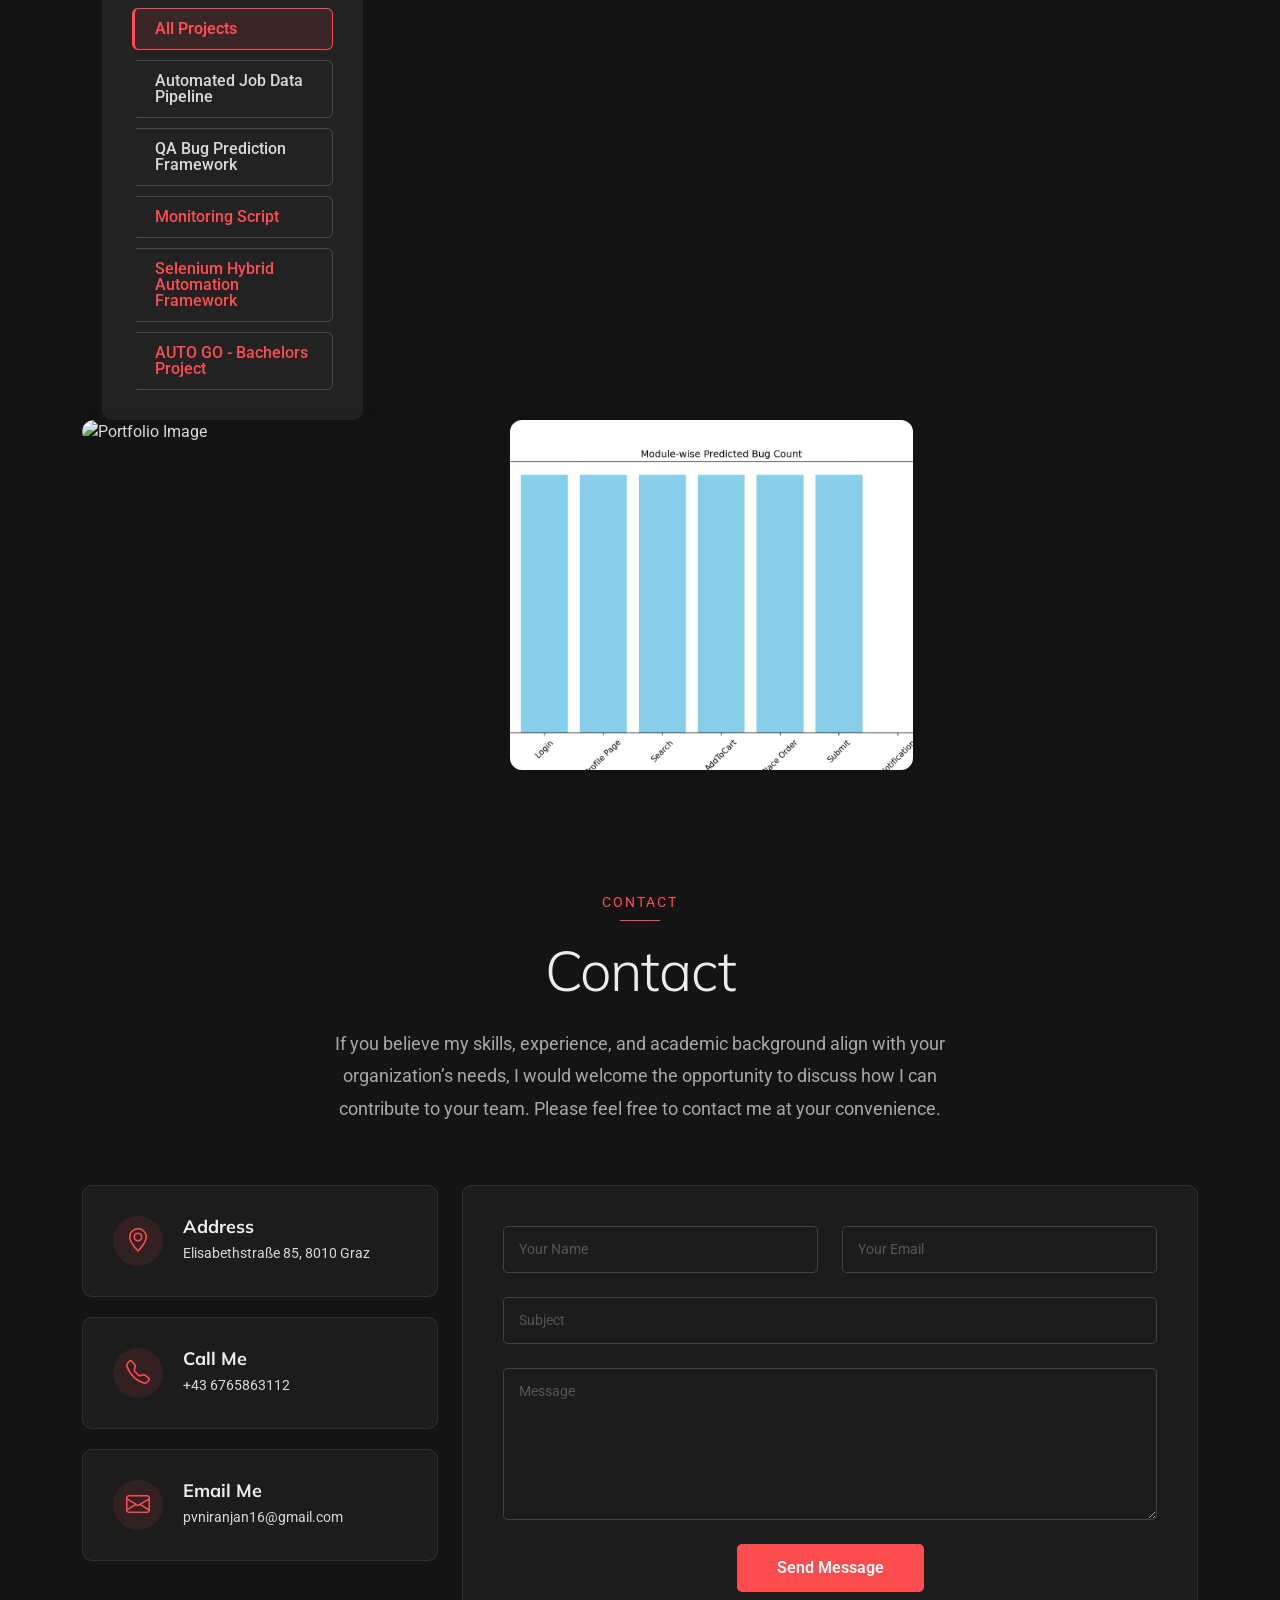
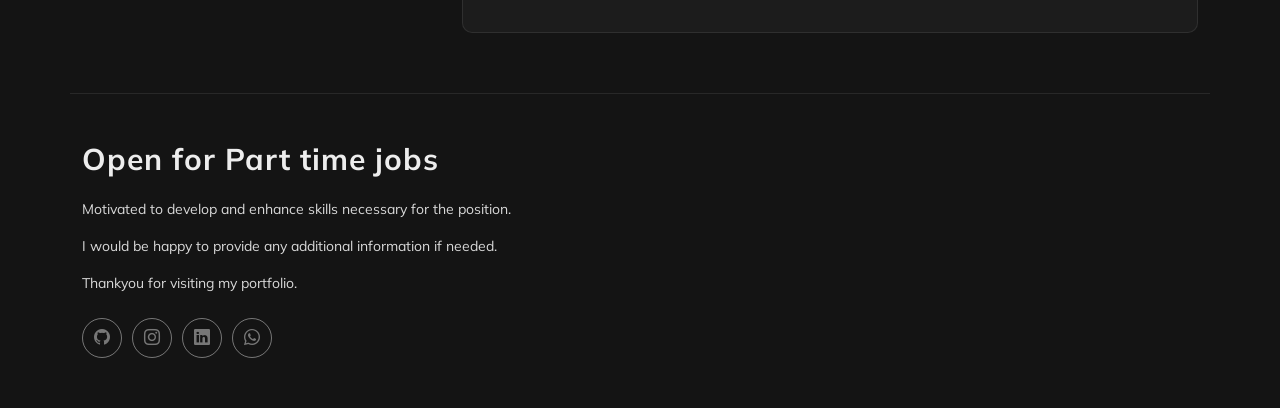
==== commit 14923842: "Update index.html" ====
--- a/index.html
+++ b/index.html
@@ -508,7 +508,7 @@
             <div class="content">
               <span class="category">Job analysis and Skill prediction</span>
               <div class="portfolio-links">
-                <a href="Images/powerbipage1.png" class="glightbox" title="Capturing Moments"><i class="bi bi-plus-lg"></i></a>
+                <a href="Images/Powerbipage1.png" class="glightbox" title="Capturing Moments"><i class="bi bi-plus-lg"></i></a>
                 <a href="portfolio-details.html" title="More Details"><i class="bi bi-arrow-right"></i></a>
               </div>
             </div>
@@ -679,4 +679,4 @@
 
 </body>
 
-</html>+</html>
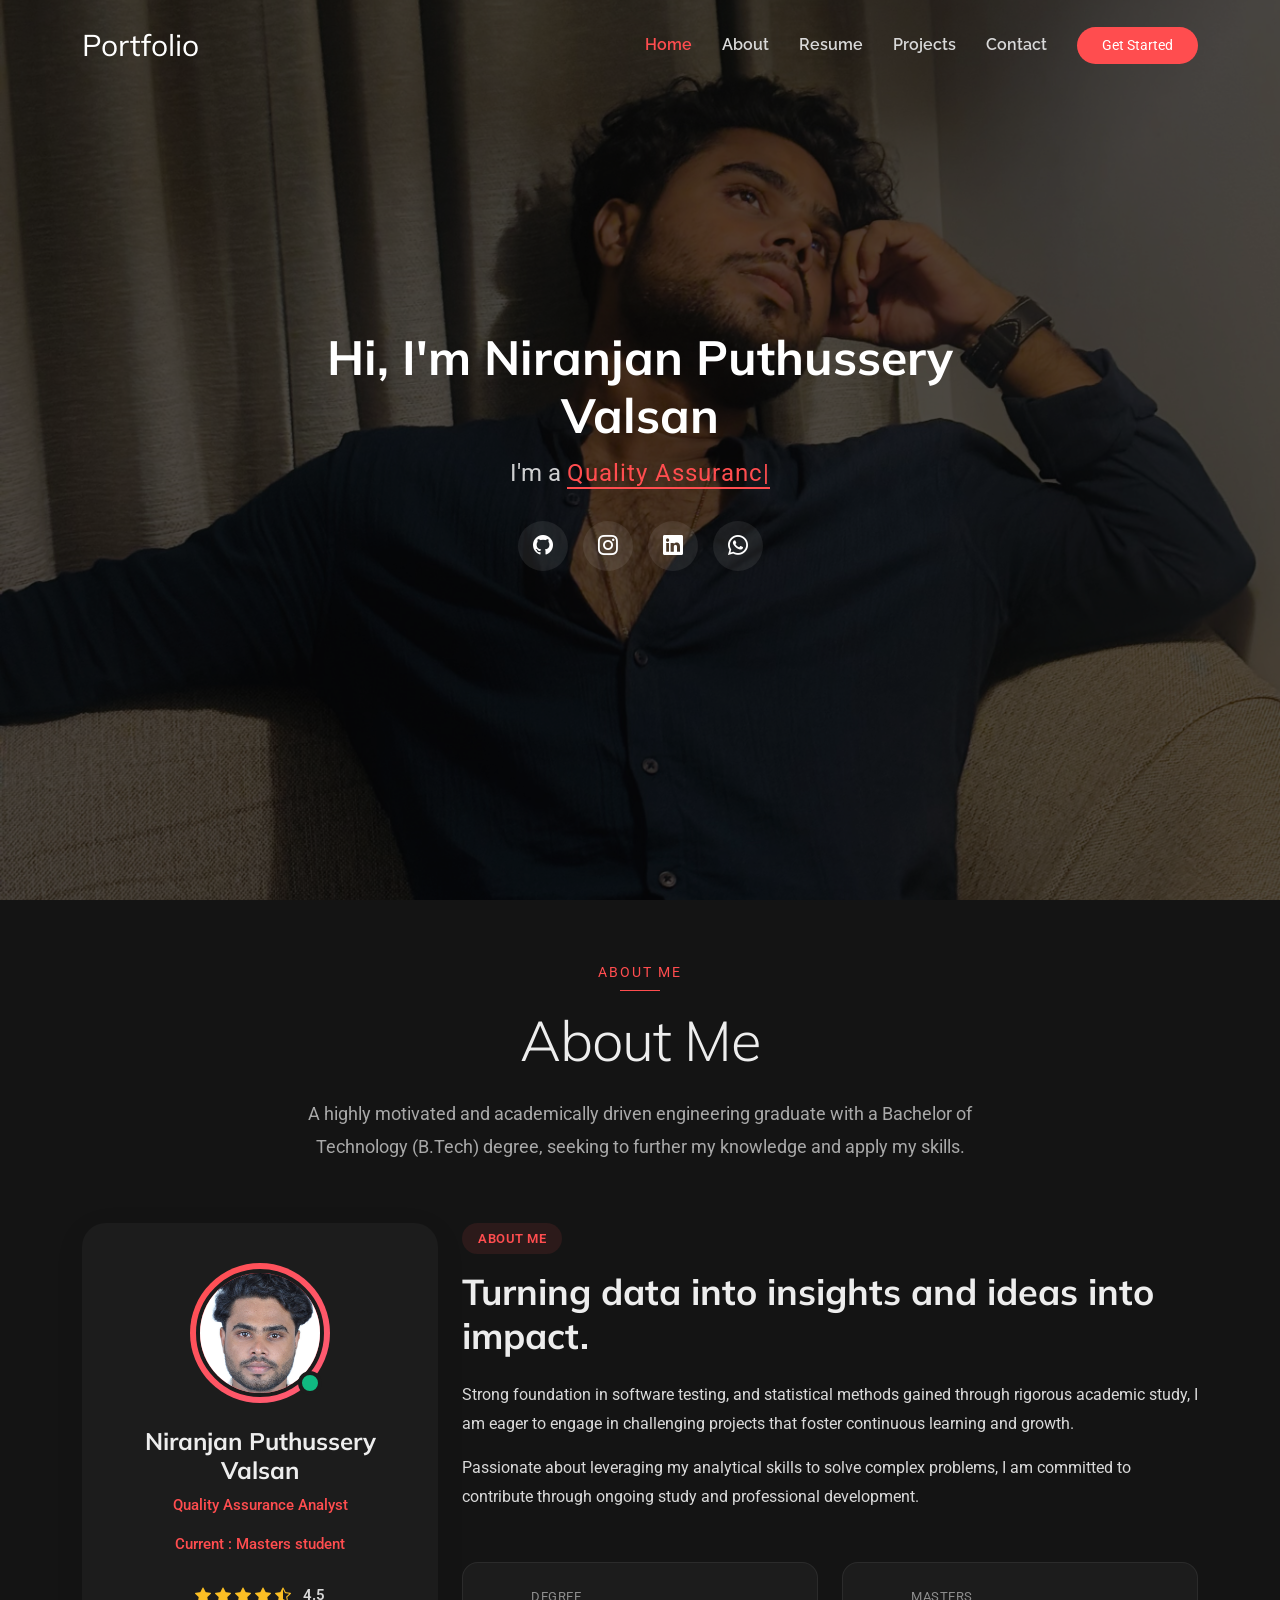
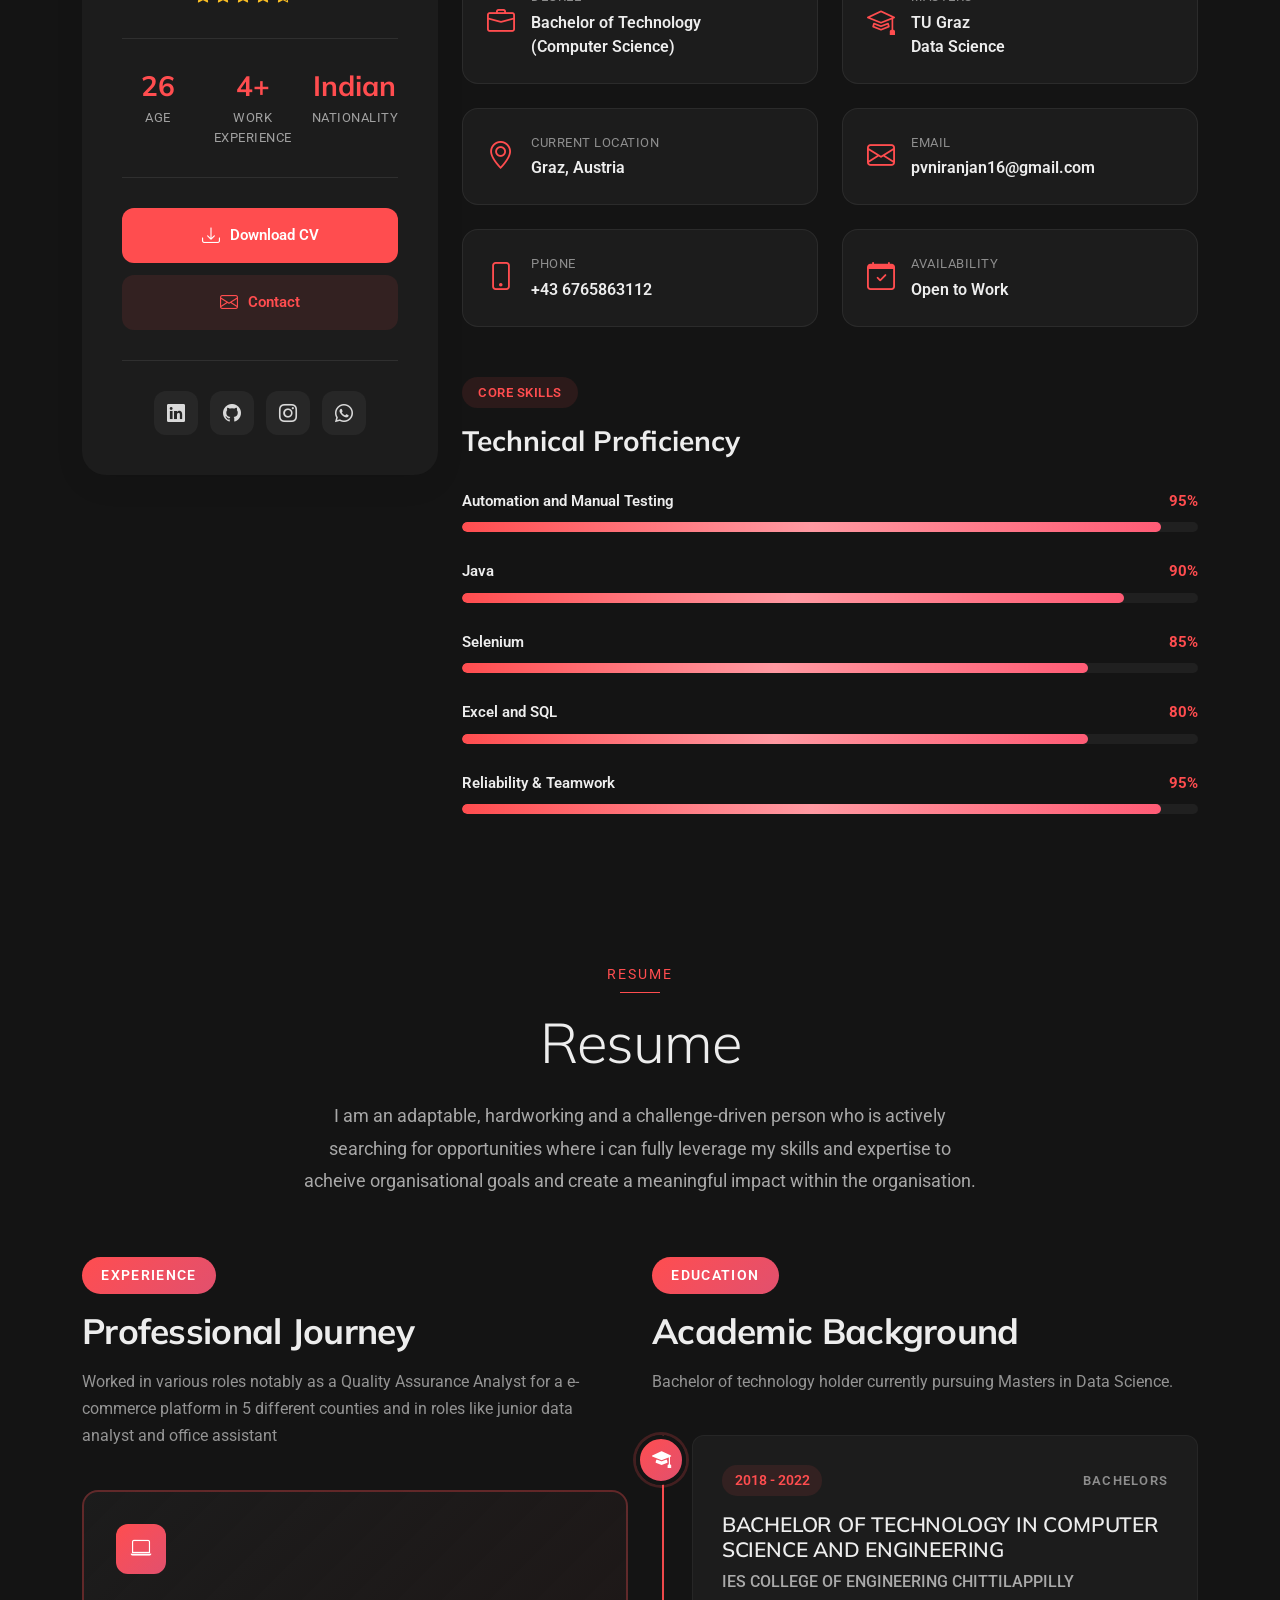
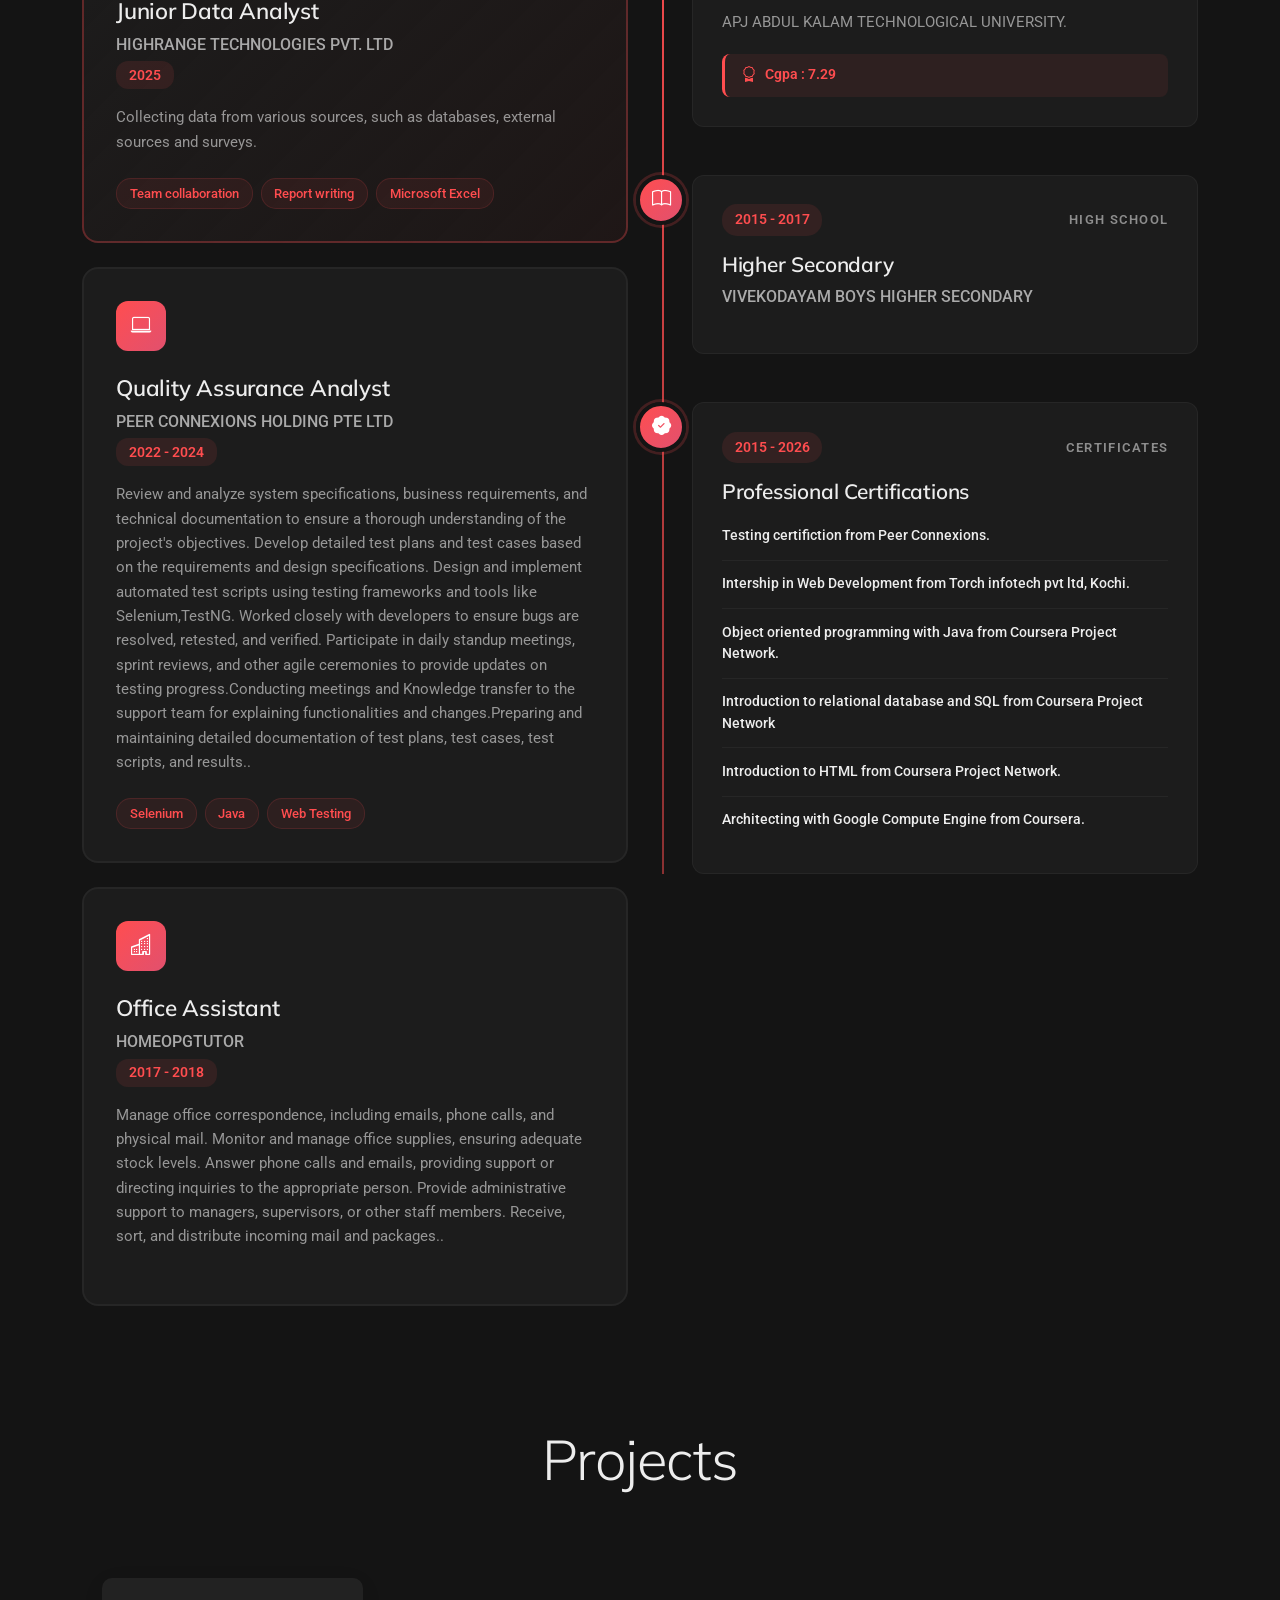
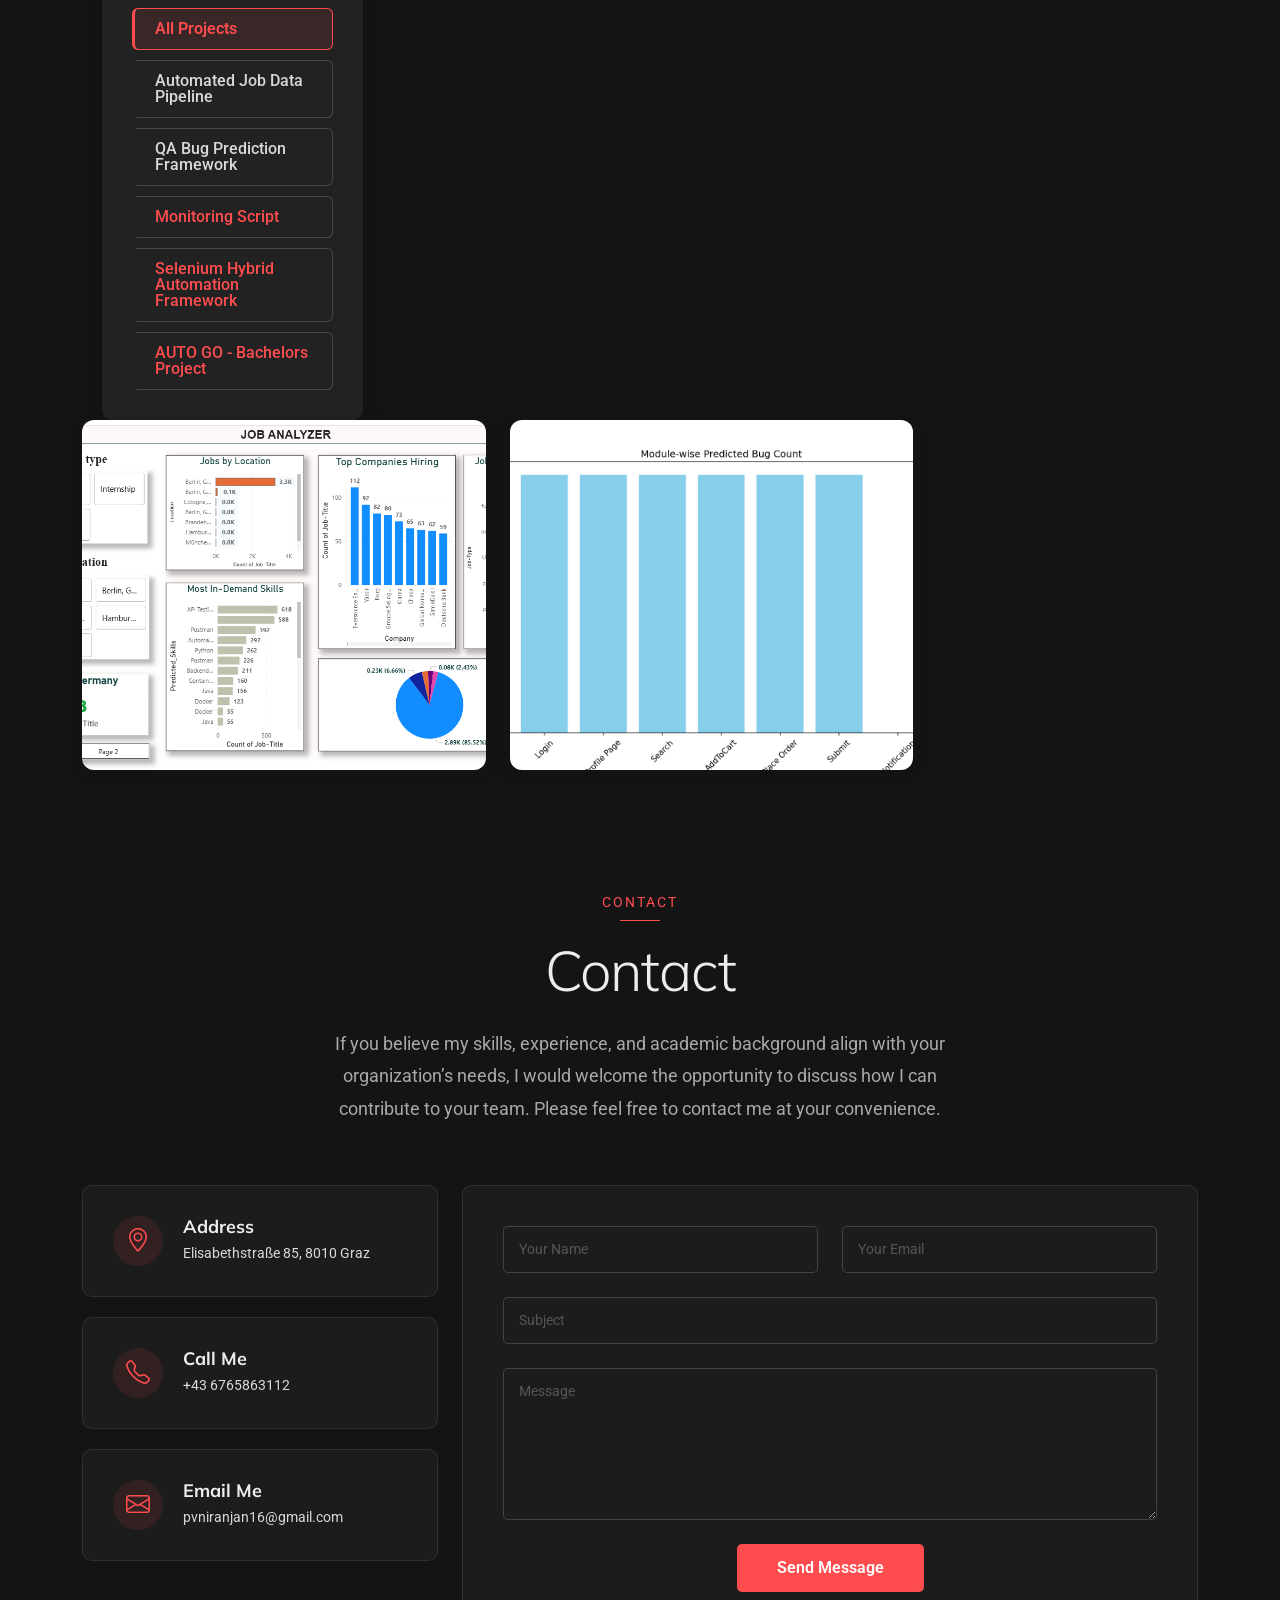
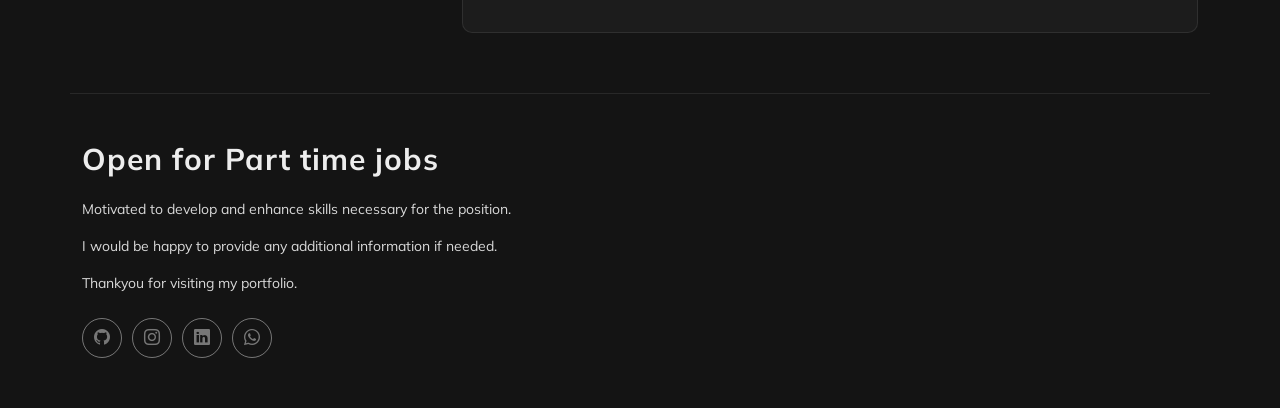
==== commit bed5d780: "Update index.html" ====
--- a/index.html
+++ b/index.html
@@ -503,7 +503,7 @@
       <!-- Item 1 -->
       <div class="col-lg-6 col-md-6 portfolio-item isotope-item filter-photography">
         <div class="portfolio-wrap">
-          <img src="Images/powerbipage1.png" class="img-fluid" alt="Portfolio Image">
+          <img src="Images/Powerbipage1.png" class="img-fluid" alt="Portfolio Image">
           <div class="portfolio-info">
             <div class="content">
               <span class="category">Job analysis and Skill prediction</span>
